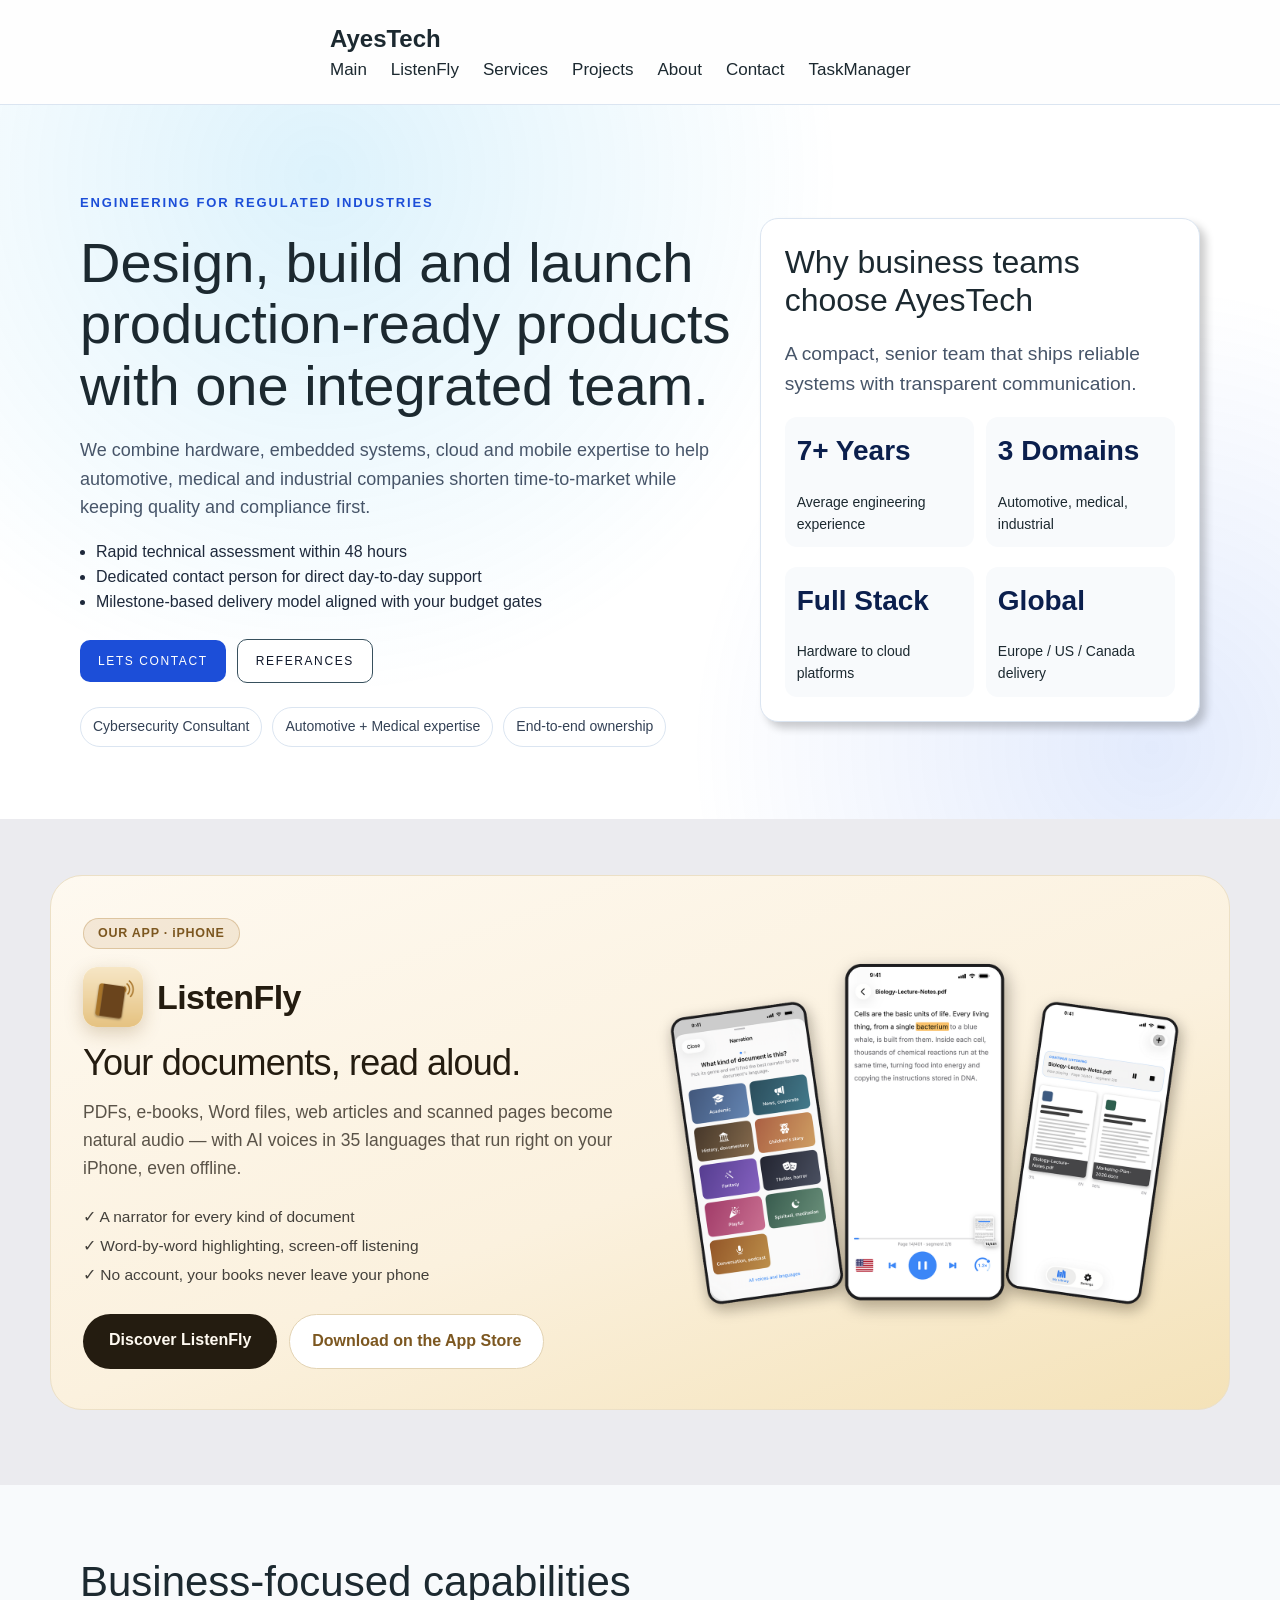
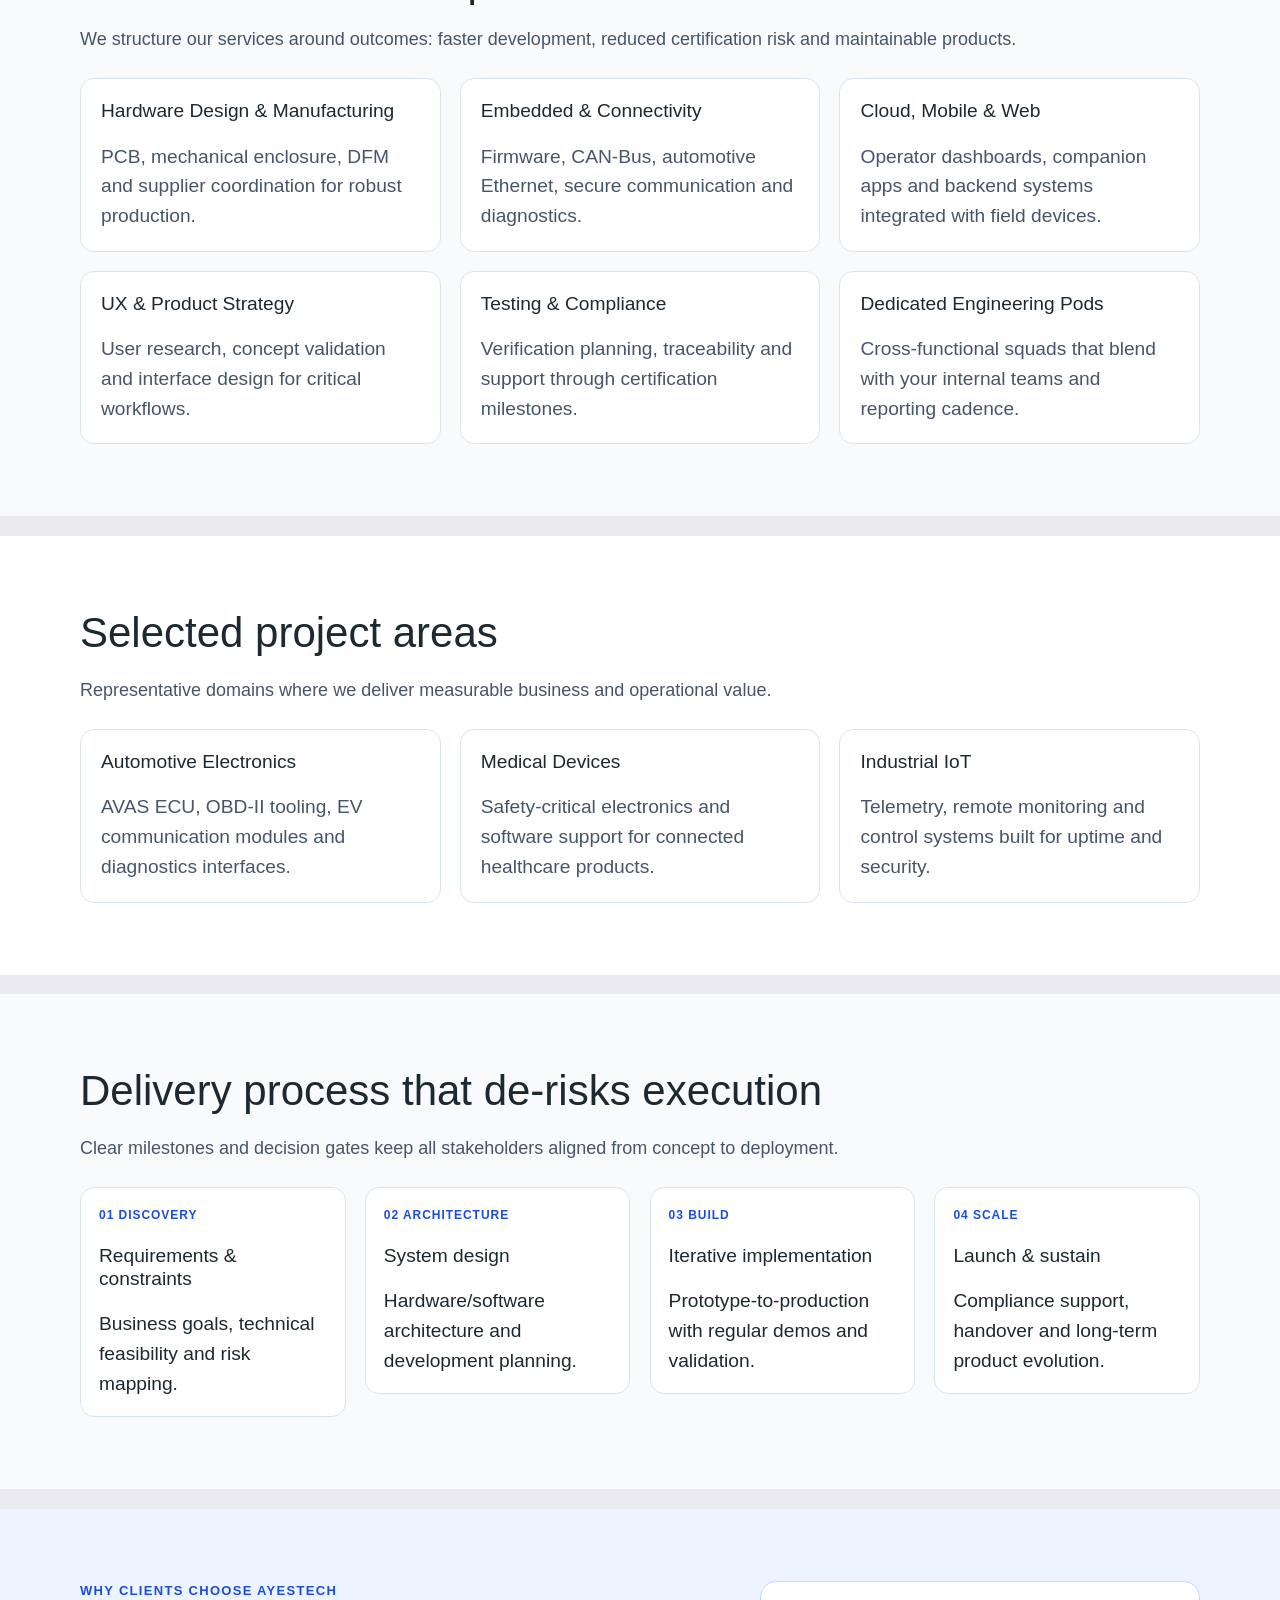
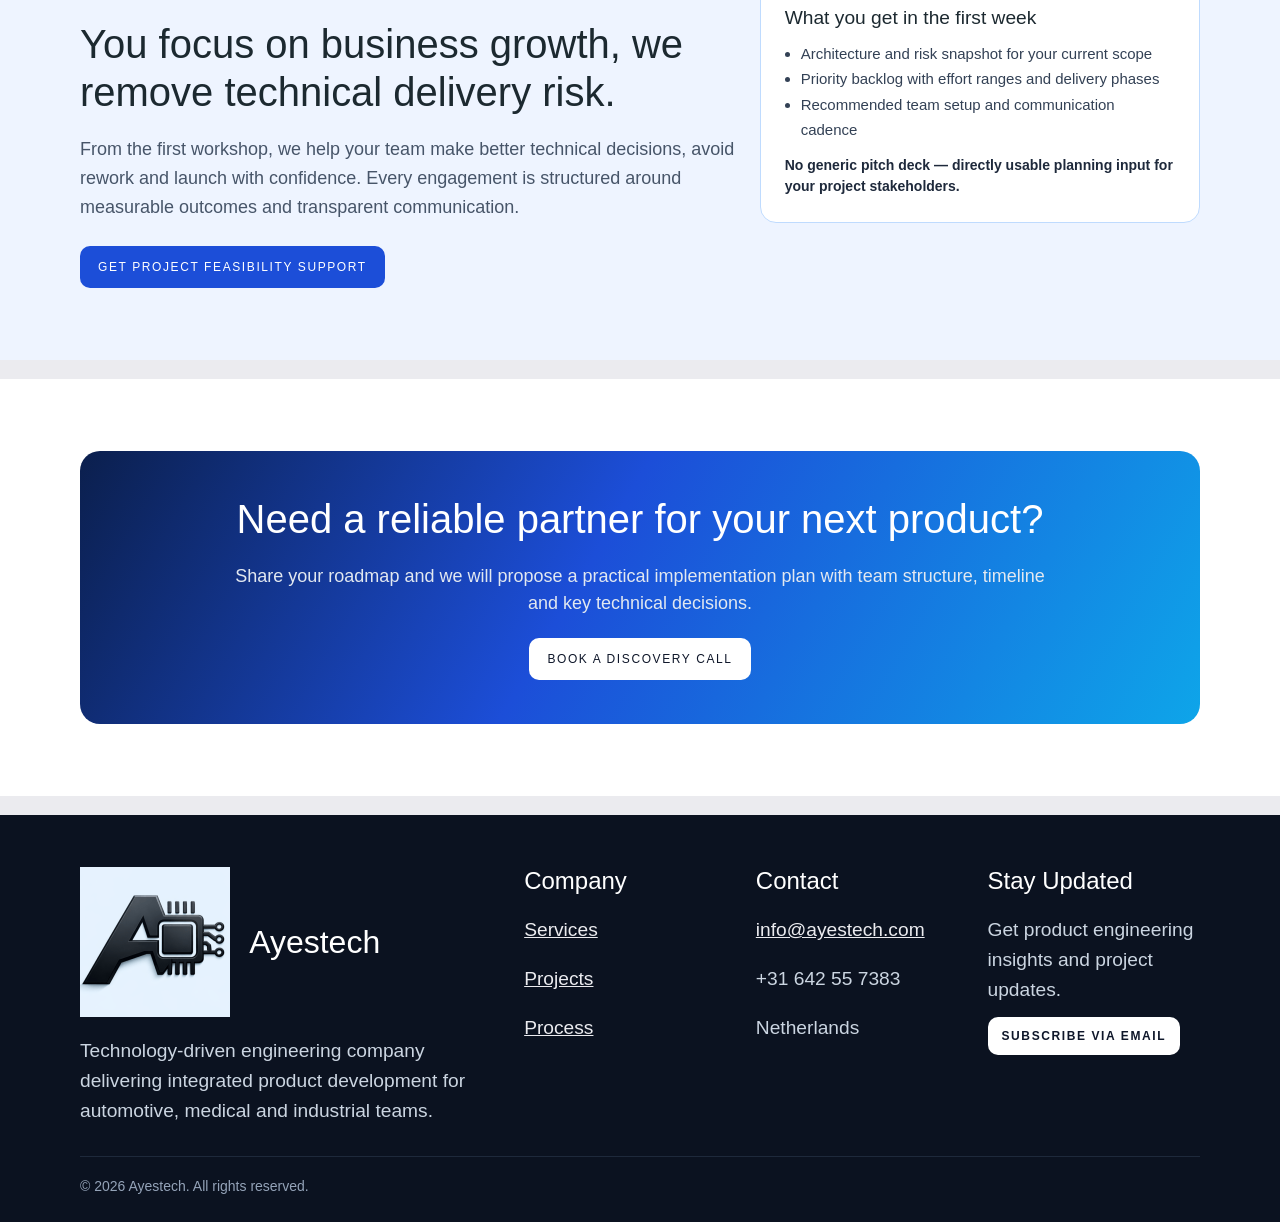
==== index.html @ 8555fc20 "AyesTech sitesi: WordPress.com'dan statik kopya + ads.txt Co-Authored-By: Claude Opus 5.5 <noreply@a" ====
<!DOCTYPE html>
<html lang="en">
<head>
	<meta charset="UTF-8" />
	<meta name="viewport" content="width=device-width, initial-scale=1" />
<meta name='robots' content='max-image-preview:large' />

<!-- Async WordPress.com Remote Login -->

<title>AyesTech</title>
<style id="wp-img-auto-sizes-contain-inline-css">
img:is([sizes=auto i],[sizes^="auto," i]){contain-intrinsic-size:3000px 1500px}
/*# sourceURL=wp-img-auto-sizes-contain-inline-css */
</style>
<style id="wp-block-paragraph-inline-css">
.is-small-text{font-size:.875em}.is-regular-text{font-size:1em}.is-large-text{font-size:2.25em}.is-larger-text{font-size:3em}.has-drop-cap:not(:focus):first-letter{float:left;font-size:8.4em;font-style:normal;font-weight:100;line-height:.68;margin:.05em .1em 0 0;text-transform:uppercase}body.rtl .has-drop-cap:not(:focus):first-letter{float:none;margin-left:.1em}p.has-drop-cap.has-background{overflow:hidden}:root :where(p.has-background){padding:var(--wp--style--block-background-padding,1.25em 2.375em)}:where(p.has-text-color:not(.has-link-color)) a{color:inherit}p.has-text-align-left[style*="writing-mode:vertical-lr"],p.has-text-align-right[style*="writing-mode:vertical-rl"]{rotate:180deg}
/*# sourceURL=/wp-content/plugins/gutenberg-core/v24.3.1/build/styles/block-library/paragraph/style.min.css */
</style>
<style id="wp-block-group-inline-css">
.wp-block-group{box-sizing:border-box}:where(.wp-block-group.wp-block-group-is-layout-constrained){position:relative}
/*# sourceURL=/wp-content/plugins/gutenberg-core/v24.3.1/build/styles/block-library/group/style.min.css */
</style>
<style id="wp-block-navigation-link-inline-css">
.wp-block-navigation .wp-block-navigation-item__label{overflow-wrap:break-word}.wp-block-navigation .wp-block-navigation-item__description{display:none}.link-ui-tools{outline:1px solid #f0f0f0;padding:8px}.link-ui-block-inserter{padding-top:8px}.link-ui-block-inserter__back{margin-left:8px;text-transform:uppercase}

				.is-style-arrow-link .wp-block-navigation-item__label:after {
					content: "\2197";
					padding-inline-start: 0.25rem;
					vertical-align: middle;
					text-decoration: none;
					display: inline-block;
				}
/*# sourceURL=wp-block-navigation-link-inline-css */
</style>
<style id="wp-block-navigation-overlay-close-inline-css">
:where(.wp-block-navigation-overlay-close){border:none;color:inherit;font-family:inherit;font-size:inherit;font-style:inherit;font-weight:inherit;letter-spacing:inherit;line-height:inherit;text-transform:inherit}.wp-block-navigation-overlay-close{align-items:center;background:transparent;cursor:pointer;display:inline-flex;gap:.5em;justify-content:center;padding:0;text-decoration:none}.wp-block-navigation-overlay-close:focus{outline-offset:2px}.wp-block-navigation-overlay-close svg{fill:currentColor;display:block;flex-shrink:0;height:24px;width:24px}.wp-block-navigation-overlay-close .wp-block-navigation-overlay-close__text{align-items:center;display:inline-flex}
/*# sourceURL=/wp-content/plugins/gutenberg-core/v24.3.1/build/styles/block-library/navigation-overlay-close/style.min.css */
</style>
<link crossorigin='anonymous' rel='stylesheet' id='all-css-10-1' href="./assets/8958fa8ccb73.css" type='text/css' media='all' />
<style id="wp-block-heading-inline-css">
h1:where(.wp-block-heading).has-background,h2:where(.wp-block-heading).has-background,h3:where(.wp-block-heading).has-background,h4:where(.wp-block-heading).has-background,h5:where(.wp-block-heading).has-background,h6:where(.wp-block-heading).has-background{padding:var(--wp--style--block-background-padding,1.25em 2.375em)}h1.has-text-align-left[style*=writing-mode]:where([style*=vertical-lr]),h1.has-text-align-right[style*=writing-mode]:where([style*=vertical-rl]),h2.has-text-align-left[style*=writing-mode]:where([style*=vertical-lr]),h2.has-text-align-right[style*=writing-mode]:where([style*=vertical-rl]),h3.has-text-align-left[style*=writing-mode]:where([style*=vertical-lr]),h3.has-text-align-right[style*=writing-mode]:where([style*=vertical-rl]),h4.has-text-align-left[style*=writing-mode]:where([style*=vertical-lr]),h4.has-text-align-right[style*=writing-mode]:where([style*=vertical-rl]),h5.has-text-align-left[style*=writing-mode]:where([style*=vertical-lr]),h5.has-text-align-right[style*=writing-mode]:where([style*=vertical-rl]),h6.has-text-align-left[style*=writing-mode]:where([style*=vertical-lr]),h6.has-text-align-right[style*=writing-mode]:where([style*=vertical-rl]){rotate:180deg}

				.is-style-asterisk:before {
					content: '';
					width: 1.5rem;
					height: 3rem;
					background: var(--wp--preset--color--contrast-2, currentColor);
					clip-path: path('M11.93.684v8.039l5.633-5.633 1.216 1.23-5.66 5.66h8.04v1.737H13.2l5.701 5.701-1.23 1.23-5.742-5.742V21h-1.737v-8.094l-5.77 5.77-1.23-1.217 5.743-5.742H.842V9.98h8.162l-5.701-5.7 1.23-1.231 5.66 5.66V.684h1.737Z');
					display: block;
				}

				/* Hide the asterisk if the heading has no content, to avoid using empty headings to display the asterisk only, which is an A11Y issue */
				.is-style-asterisk:empty:before {
					content: none;
				}

				.is-style-asterisk:-moz-only-whitespace:before {
					content: none;
				}

				.is-style-asterisk.has-text-align-center:before {
					margin: 0 auto;
				}

				.is-style-asterisk.has-text-align-right:before {
					margin-left: auto;
				}

				.rtl .is-style-asterisk.has-text-align-left:before {
					margin-right: auto;
				}
/*# sourceURL=wp-block-heading-inline-css */
</style>
<style id="wp-block-list-inline-css">
ol,ul{box-sizing:border-box}:root :where(.wp-block-list.has-background){padding:var(--wp--style--block-background-padding,1.25em 2.375em)}

				ul.is-style-checkmark-list {
					list-style-type: "\2713";
				}

				ul.is-style-checkmark-list li {
					padding-inline-start: 1ch;
				}
/*# sourceURL=wp-block-list-inline-css */
</style>
<style id="wp-block-button-inline-css">
.wp-block-button__link{align-content:center;box-sizing:border-box;cursor:pointer;display:inline-block;height:100%;overflow-wrap:anywhere;text-align:center;word-break:normal}.wp-block-button__link.aligncenter{text-align:center}.wp-block-button__link.alignright{text-align:right}:where(.wp-block-button__link){border-radius:9999px;box-shadow:none;padding:calc(.667em + 2px) calc(1.333em + 2px);text-decoration:none}.wp-block-button[style*=text-decoration] .wp-block-button__link{text-decoration:inherit}.wp-block-buttons>.wp-block-button.has-custom-width{max-width:none}.wp-block-buttons>.wp-block-button.has-custom-width .wp-block-button__link{width:100%}.wp-block-buttons>.wp-block-button.has-custom-font-size .wp-block-button__link{font-size:inherit}.wp-block-buttons>.wp-block-button[class*=wp-block-button__width]{width:calc(var(--wp--block-button--width)*1% - var(--wp--style--block-gap, .5em)*(1 - var(--wp--block-button--width)/100))}.wp-block-buttons>.wp-block-button.wp-block-button__width-25{width:calc(25% - var(--wp--style--block-gap, .5em)*.75)}.wp-block-buttons>.wp-block-button.wp-block-button__width-50{width:calc(50% - var(--wp--style--block-gap, .5em)*.5)}.wp-block-buttons>.wp-block-button.wp-block-button__width-75{width:calc(75% - var(--wp--style--block-gap, .5em)*.25)}.wp-block-buttons>.wp-block-button.wp-block-button__width-100{flex-basis:100%;width:100%}.wp-block-buttons.is-vertical>.wp-block-button[class*=wp-block-button__width]{width:calc(var(--wp--block-button--width)*1%)}.wp-block-buttons.is-vertical>.wp-block-button.wp-block-button__width-25{width:25%}.wp-block-buttons.is-vertical>.wp-block-button.wp-block-button__width-50{width:50%}.wp-block-buttons.is-vertical>.wp-block-button.wp-block-button__width-75{width:75%}.wp-block-button.is-style-squared,.wp-block-button__link.wp-block-button.is-style-squared{border-radius:0}.wp-block-button.no-border-radius,.wp-block-button__link.no-border-radius{border-radius:0!important}:root :where(.wp-block-button .wp-block-button__link.is-style-outline),:root :where(.wp-block-button.is-style-outline>.wp-block-button__link){border:2px solid;padding:.667em 1.333em}:root :where(.wp-block-button .wp-block-button__link.is-style-outline:not(.has-text-color)),:root :where(.wp-block-button.is-style-outline>.wp-block-button__link:not(.has-text-color)){color:currentColor}:root :where(.wp-block-button .wp-block-button__link.is-style-outline:not(.has-background)),:root :where(.wp-block-button.is-style-outline>.wp-block-button__link:not(.has-background)){background-color:transparent;background-image:none}
/*# sourceURL=/wp-content/plugins/gutenberg-core/v24.3.1/build/styles/block-library/button/style.min.css */
</style>
<style id="twentytwentyfour-button-style-outline-inline-css">
.wp-block-button.is-style-outline
	> .wp-block-button__link:not(.has-text-color, .has-background):hover {
	background-color: var(--wp--preset--color--contrast-2, var(--wp--preset--color--contrast, transparent));
	color: var(--wp--preset--color--base);
	border-color: var(--wp--preset--color--contrast-2, var(--wp--preset--color--contrast, currentColor));
}

/*# sourceURL=https://s2.wp.com/wp-content/themes/pub/twentytwentyfour/assets/css/button-outline.css */
</style>
<style id="wp-block-buttons-inline-css">
.wp-block-buttons{box-sizing:border-box}.wp-block-buttons.is-vertical{flex-direction:column}.wp-block-buttons.is-vertical>.wp-block-button:last-child{margin-bottom:0}.wp-block-buttons>.wp-block-button{display:inline-block;margin:0}.wp-block-buttons.is-content-justification-left{justify-content:flex-start}.wp-block-buttons.is-content-justification-left.is-vertical{align-items:flex-start}.wp-block-buttons.is-content-justification-center{justify-content:center}.wp-block-buttons.is-content-justification-center.is-vertical{align-items:center}.wp-block-buttons.is-content-justification-right{justify-content:flex-end}.wp-block-buttons.is-content-justification-right.is-vertical{align-items:flex-end}.wp-block-buttons.is-content-justification-space-between{justify-content:space-between}.wp-block-buttons.aligncenter{text-align:center}.wp-block-buttons:not(.is-content-justification-space-between,.is-content-justification-right,.is-content-justification-left,.is-content-justification-center) .wp-block-button.aligncenter{margin-left:auto;margin-right:auto;width:100%}.wp-block-buttons[style*=text-decoration] .wp-block-button,.wp-block-buttons[style*=text-decoration] .wp-block-button__link{text-decoration:inherit}.wp-block-buttons.has-custom-font-size .wp-block-button__link{font-size:inherit}.wp-block-buttons .wp-block-button__link{width:100%}.wp-block-button.aligncenter{text-align:center}
/*# sourceURL=/wp-content/plugins/gutenberg-core/v24.3.1/build/styles/block-library/buttons/style.min.css */
</style>
<style id="wp-block-columns-inline-css">
.wp-block-columns{box-sizing:border-box;display:flex;flex-wrap:wrap!important}@media (min-width:782px){.wp-block-columns{flex-wrap:nowrap!important}}.wp-block-columns{align-items:normal!important}.wp-block-columns.are-vertically-aligned-top{align-items:flex-start}.wp-block-columns.are-vertically-aligned-center{align-items:center}.wp-block-columns.are-vertically-aligned-bottom{align-items:flex-end}@media (max-width:781px){.wp-block-columns:not(.is-not-stacked-on-mobile)>.wp-block-column{flex-basis:100%!important}}@media (min-width:782px){.wp-block-columns:not(.is-not-stacked-on-mobile)>.wp-block-column{flex-basis:0;flex-grow:1}.wp-block-columns:not(.is-not-stacked-on-mobile)>.wp-block-column[style*=flex-basis]{flex-grow:0}}.wp-block-columns.is-not-stacked-on-mobile{flex-wrap:nowrap!important}.wp-block-columns.is-not-stacked-on-mobile>.wp-block-column{flex-basis:0;flex-grow:1}.wp-block-columns.is-not-stacked-on-mobile>.wp-block-column[style*=flex-basis]{flex-grow:0}:where(.wp-block-columns){margin-bottom:1.75em}:where(.wp-block-columns.has-background){padding:var(--wp--style--block-background-padding,1.25em 2.375em)}.wp-block-column{flex-grow:1;min-width:0;overflow-wrap:break-word;word-break:normal}.wp-block-column.is-vertically-aligned-top{align-self:flex-start}.wp-block-column.is-vertically-aligned-center{align-self:center}.wp-block-column.is-vertically-aligned-bottom{align-self:flex-end}.wp-block-column.is-vertically-aligned-stretch{align-self:stretch}.wp-block-column.is-vertically-aligned-bottom,.wp-block-column.is-vertically-aligned-center,.wp-block-column.is-vertically-aligned-top{width:100%}
/*# sourceURL=/wp-content/plugins/gutenberg-core/v24.3.1/build/styles/block-library/columns/style.min.css */
</style>
<style id="wp-block-image-inline-css">
.wp-block-image>a,.wp-block-image>figure>a{color:inherit;display:inline-block}.wp-block-image img{box-sizing:border-box;height:auto;max-width:100%;vertical-align:bottom}@media not (prefers-reduced-motion){.wp-block-image img.hide{visibility:hidden}.wp-block-image img.show{animation:show-content-image .4s}}.wp-block-image[style*=border-radius] img,.wp-block-image[style*=border-radius]>a{border-radius:inherit}.wp-block-image.has-custom-border img{box-sizing:border-box}.wp-block-image.aligncenter{text-align:center}.wp-block-image.alignfull>a,.wp-block-image.alignwide>a{width:100%}.wp-block-image.alignfull img,.wp-block-image.alignwide img{height:auto;width:100%}.wp-block-image .aligncenter,.wp-block-image .alignleft,.wp-block-image .alignright,.wp-block-image.aligncenter,.wp-block-image.alignleft,.wp-block-image.alignright{display:table}.wp-block-image .aligncenter>figcaption,.wp-block-image .alignleft>figcaption,.wp-block-image .alignright>figcaption,.wp-block-image.aligncenter>figcaption,.wp-block-image.alignleft>figcaption,.wp-block-image.alignright>figcaption{caption-side:bottom;display:table-caption}.wp-block-image .alignleft{float:left;margin:.5em 1em .5em 0}.wp-block-image .alignright{float:right;margin:.5em 0 .5em 1em}.wp-block-image .aligncenter{margin-left:auto;margin-right:auto}.wp-block-image :where(figcaption){margin-bottom:1em;margin-top:.5em}.wp-block-image.is-style-circle-mask img{border-radius:9999px}@supports (mask-image:none) or (-webkit-mask-image:none){.wp-block-image.is-style-circle-mask img{border-radius:0;mask-image:url("data:image/svg+xml;charset=utf-8,%3Csvg xmlns='http://www.w3.org/2000/svg' viewBox='0 0 100 100'%3E%3Ccircle cx='50' cy='50' r='50'/%3E%3C/svg%3E");mask-mode:alpha;mask-position:center;mask-repeat:no-repeat;mask-size:contain}}:root :where(.wp-block-image.is-style-rounded img,.wp-block-image .is-style-rounded img){border-radius:9999px}.wp-block-image figure{margin:0}.wp-lightbox-container{display:flex;flex-direction:column;position:relative}.wp-lightbox-container img{cursor:zoom-in}.wp-lightbox-container:has(img:hover) button{opacity:1}.wp-lightbox-container button{align-items:center;backdrop-filter:blur(16px) saturate(180%);background-color:rgba(90,90,90,.25);border:none;border-radius:4px;cursor:zoom-in;display:flex;height:20px;justify-content:center;opacity:0;padding:0;position:absolute;right:16px;text-align:center;top:16px;width:20px;z-index:100}@media not (prefers-reduced-motion){.wp-lightbox-container button{transition:opacity .2s ease}}.wp-lightbox-container button:focus-visible{outline:3px auto rgba(90,90,90,.25);outline:3px auto -webkit-focus-ring-color;outline-offset:3px}.wp-lightbox-container button:hover{cursor:pointer;opacity:1}.wp-lightbox-container button:focus{opacity:1}.wp-lightbox-container button:focus,.wp-lightbox-container button:hover,.wp-lightbox-container button:not(:hover):not(:active):not(.has-background){background-color:rgba(90,90,90,.25);border:none}.wp-lightbox-overlay{box-sizing:border-box;cursor:zoom-out;height:100vh;left:0;overflow:hidden;position:fixed;top:0;visibility:hidden;width:100%;z-index:100000}.wp-lightbox-overlay .wp-lightbox-close-button{align-items:center;cursor:pointer;display:flex;font-family:inherit;gap:8px;justify-content:center;line-height:1;min-height:40px;min-width:40px;padding:0 4px;position:absolute;right:calc(env(safe-area-inset-right) + 16px);top:calc(env(safe-area-inset-top) + 16px);z-index:5000000}.wp-lightbox-overlay .wp-lightbox-close-button:focus,.wp-lightbox-overlay .wp-lightbox-close-button:hover,.wp-lightbox-overlay .wp-lightbox-close-button:not(:hover):not(:active):not(.has-background){background:none;border:none}.wp-lightbox-overlay .wp-lightbox-close-button:has(.wp-lightbox-close-text:not([hidden])) .wp-lightbox-close-icon svg{height:1em;width:1em}.wp-lightbox-overlay .wp-lightbox-close-icon svg{display:block}.wp-lightbox-overlay .wp-lightbox-navigation-button-next,.wp-lightbox-overlay .wp-lightbox-navigation-button-prev{align-items:center;bottom:16px;cursor:pointer;display:flex;font-family:inherit;gap:4px;justify-content:center;line-height:1;min-height:40px;min-width:40px;padding:0 8px;position:absolute;z-index:2000002}.wp-lightbox-overlay .wp-lightbox-navigation-button-next[hidden],.wp-lightbox-overlay .wp-lightbox-navigation-button-prev[hidden]{display:none}@media (min-width:960px){.wp-lightbox-overlay .wp-lightbox-navigation-button-next,.wp-lightbox-overlay .wp-lightbox-navigation-button-prev{bottom:50%;transform:translateY(-50%)}}.wp-lightbox-overlay .wp-lightbox-navigation-button-next:focus,.wp-lightbox-overlay .wp-lightbox-navigation-button-next:hover,.wp-lightbox-overlay .wp-lightbox-navigation-button-next:not(:hover):not(:active):not(.has-background),.wp-lightbox-overlay .wp-lightbox-navigation-button-prev:focus,.wp-lightbox-overlay .wp-lightbox-navigation-button-prev:hover,.wp-lightbox-overlay .wp-lightbox-navigation-button-prev:not(:hover):not(:active):not(.has-background){background:none;border:none;padding:0 8px}.wp-lightbox-overlay .wp-lightbox-navigation-button-next:has(.wp-lightbox-navigation-text:not([hidden])) .wp-lightbox-navigation-icon svg,.wp-lightbox-overlay .wp-lightbox-navigation-button-prev:has(.wp-lightbox-navigation-text:not([hidden])) .wp-lightbox-navigation-icon svg{display:block;height:1.5em;width:1.5em}.wp-lightbox-overlay .wp-lightbox-navigation-button-prev{left:calc(env(safe-area-inset-left) + 16px)}.wp-lightbox-overlay .wp-lightbox-navigation-button-next{right:calc(env(safe-area-inset-right) + 16px)}.wp-lightbox-overlay .wp-lightbox-navigation-icon svg{vertical-align:middle}.wp-lightbox-overlay .lightbox-image-container{cursor:default;height:var(--wp--lightbox-container-height);left:50%;overflow:hidden;position:absolute;top:50%;transform:translate(calc(-50% + var(--wp--lightbox-drag-offset, 0px)),-50%);transform-origin:top left;width:var(--wp--lightbox-container-width);z-index:2000001}.wp-lightbox-overlay .wp-block-image{align-items:center;box-sizing:border-box;display:flex;height:100%;justify-content:center;margin:0;position:relative;transform-origin:0 0;width:100%;z-index:3000000}.wp-lightbox-overlay .wp-block-image img{height:var(--wp--lightbox-image-height);min-height:var(--wp--lightbox-image-height);min-width:var(--wp--lightbox-image-width);width:var(--wp--lightbox-image-width)}.wp-lightbox-overlay .wp-block-image figcaption{display:none}.wp-lightbox-overlay .lightbox-thumbnail-container{--wp--lightbox-image-width:var(--wp--lightbox-thumbnail-width);--wp--lightbox-image-height:var(--wp--lightbox-thumbnail-height)}.wp-lightbox-overlay button{background:none;border:none}.wp-lightbox-overlay .scrim{background-color:#fff;height:100%;opacity:.9;position:absolute;width:100%;z-index:2000000}.wp-lightbox-overlay.active{visibility:visible}@media not (prefers-reduced-motion){.wp-lightbox-overlay.active{animation:turn-on-visibility .25s both}.wp-lightbox-overlay.active img{animation:turn-on-visibility .35s both}.wp-lightbox-overlay.show-closing-animation:not(.active){animation:turn-off-visibility .35s both}.wp-lightbox-overlay.show-closing-animation:not(.active) img{animation:turn-off-visibility .25s both}.wp-lightbox-overlay.zoom.active{animation:none;opacity:1;visibility:visible}.wp-lightbox-overlay.zoom.active .lightbox-image-container{animation:lightbox-zoom-in .4s}.wp-lightbox-overlay.zoom.active .lightbox-image-container img{animation:none}.wp-lightbox-overlay.zoom.active .scrim{animation:turn-on-visibility .4s forwards}.wp-lightbox-overlay.zoom.show-closing-animation:not(.active){animation:none}.wp-lightbox-overlay.zoom.show-closing-animation:not(.active) .lightbox-image-container{animation:lightbox-zoom-out .4s}.wp-lightbox-overlay.zoom.show-closing-animation:not(.active) .lightbox-image-container img{animation:none}.wp-lightbox-overlay.zoom.show-closing-animation:not(.active) .scrim{animation:turn-off-visibility .4s forwards}}@keyframes show-content-image{0%{visibility:hidden}99%{visibility:hidden}to{visibility:visible}}@keyframes turn-on-visibility{0%{opacity:0}to{opacity:1}}@keyframes turn-off-visibility{0%{opacity:1;visibility:visible}99%{opacity:0;visibility:visible}to{opacity:0;visibility:hidden}}@keyframes lightbox-zoom-in{0%{clip-path:var(--wp--lightbox-initial-clip);transform:translate(calc((-100vw + var(--wp--lightbox-scrollbar-width))/2 + var(--wp--lightbox-initial-left-position)),calc(-50vh + var(--wp--lightbox-initial-top-position))) scale(var(--wp--lightbox-scale))}to{clip-path:inset(0);transform:translate(-50%,-50%) scale(1)}}@keyframes lightbox-zoom-out{0%{clip-path:inset(0);transform:translate(-50%,-50%) scale(1);visibility:visible}99%{visibility:visible}to{clip-path:var(--wp--lightbox-initial-clip);transform:translate(calc((-100vw + var(--wp--lightbox-scrollbar-width))/2 + var(--wp--lightbox-initial-left-position)),calc(-50vh + var(--wp--lightbox-initial-top-position))) scale(var(--wp--lightbox-scale));visibility:hidden}}
/*# sourceURL=/wp-content/plugins/gutenberg-core/v24.3.1/build/styles/block-library/image/style.min.css */
</style>
<style id="wp-block-separator-inline-css">
@charset "UTF-8";.wp-block-separator{border:none;border-top:2px solid}:root :where(.wp-block-separator.is-style-dots){height:auto;line-height:1;text-align:center}:root :where(.wp-block-separator.is-style-dots):before{color:currentColor;content:"···";font-family:serif;font-size:1.5em;letter-spacing:2em;padding-left:2em}.wp-block-separator.is-style-dots{background:none!important;border:none!important}
/*# sourceURL=/wp-content/plugins/gutenberg-core/v24.3.1/build/styles/block-library/separator/style.min.css */
</style>
<style id="wp-emoji-styles-inline-css">

	img.wp-smiley, img.emoji {
		display: inline !important;
		border: none !important;
		box-shadow: none !important;
		height: 1em !important;
		width: 1em !important;
		margin: 0 0.07em !important;
		vertical-align: -0.1em !important;
		background: none !important;
		padding: 0 !important;
	}
/*# sourceURL=wp-emoji-styles-inline-css */
</style>
<style id="wp-block-library-inline-css">
:root{--wp-block-synced-color:#7a00df;--wp-block-synced-color--rgb:122,0,223;--wp-bound-block-color:var(--wp-block-synced-color);--wp-editor-canvas-background:#ddd;--wp-admin-theme-color:#3858e9;--wp-admin-theme-color--rgb:56,88,233;--wp-admin-theme-color-darker-10:#2145e6;--wp-admin-theme-color-darker-10--rgb:33.0384615385,68.7307692308,230.4615384615;--wp-admin-theme-color-darker-20:#183ad6;--wp-admin-theme-color-darker-20--rgb:23.6923076923,58.1538461538,214.3076923077;--wp-admin-border-width-focus:2px}@media (min-resolution:192dpi){:root{--wp-admin-border-width-focus:1.5px}}body.admin-color-fresh{--wp-admin-theme-color:#007cba;--wp-admin-theme-color--rgb:0,124,186;--wp-admin-theme-color-darker-10:#006ba1;--wp-admin-theme-color-darker-10--rgb:0,107,160.5;--wp-admin-theme-color-darker-20:#005a87;--wp-admin-theme-color-darker-20--rgb:0,90,135;--wp-admin-border-width-focus:2px}@media (min-resolution:192dpi){body.admin-color-fresh{--wp-admin-border-width-focus:1.5px}}.wp-element-button{cursor:pointer}:root .has-very-light-gray-background-color{background-color:#eee}:root .has-very-dark-gray-background-color{background-color:#313131}:root .has-very-light-gray-color{color:#eee}:root .has-very-dark-gray-color{color:#313131}:root .has-vivid-green-cyan-to-vivid-cyan-blue-gradient-background{background:linear-gradient(135deg,#00d084,#0693e3)}:root .has-purple-crush-gradient-background{background:linear-gradient(135deg,#34e2e4,#4721fb 50%,#ab1dfe)}:root .has-hazy-dawn-gradient-background{background:linear-gradient(135deg,#faaca8,#dad0ec)}:root .has-subdued-olive-gradient-background{background:linear-gradient(135deg,#fafae1,#67a671)}:root .has-atomic-cream-gradient-background{background:linear-gradient(135deg,#fdd79a,#004a59)}:root .has-nightshade-gradient-background{background:linear-gradient(135deg,#330968,#31cdcf)}:root .has-midnight-gradient-background{background:linear-gradient(135deg,#020381,#2874fc)}:root{--wp--preset--font-size--normal:16px;--wp--preset--font-size--huge:42px}.has-regular-font-size{font-size:1em}.has-larger-font-size{font-size:2.625em}.has-normal-font-size{font-size:var(--wp--preset--font-size--normal)}.has-huge-font-size{font-size:var(--wp--preset--font-size--huge)}:root .has-text-align-center{text-align:center}:root .has-text-align-left{text-align:left}:root .has-text-align-right{text-align:right}:root .has-inline-color,:root .has-link-color a,:root .has-text-color{-webkit-text-fill-color:currentColor}.has-fit-text{white-space:nowrap!important}#end-resizable-editor-section{display:none}.aligncenter{clear:both}.items-justified-left{justify-content:flex-start}.items-justified-center{justify-content:center}.items-justified-right{justify-content:flex-end}.items-justified-space-between{justify-content:space-between}.screen-reader-text{border:0;clip-path:inset(50%);height:1px;margin:-1px;overflow:hidden;overflow-wrap:normal!important;padding:0;position:absolute;width:1px;word-break:normal!important}.screen-reader-text:focus{background-color:#ddd;clip-path:none;color:#444;display:block;font-size:1em;height:auto;left:5px;line-height:normal;padding:15px 23px 14px;text-decoration:none;top:5px;width:auto;z-index:100000}html :where(.has-border-color){border-style:solid}html :where([style^=border-color],[style*=";border-color"],[style*="; border-color"]){border-style:solid}html :where([style^=border-top-color],[style*=";border-top-color"],[style*="; border-top-color"]){border-top-style:solid}html :where([style^=border-right-color],[style*=";border-right-color"],[style*="; border-right-color"]){border-right-style:solid}html :where([style^=border-bottom-color],[style*=";border-bottom-color"],[style*="; border-bottom-color"]){border-bottom-style:solid}html :where([style^=border-left-color],[style*=";border-left-color"],[style*="; border-left-color"]){border-left-style:solid}html :where([style^=border-width],[style*=";border-width"],[style*="; border-width"]){border-style:solid}html :where([style^=border-top-width],[style*=";border-top-width"],[style*="; border-top-width"]){border-top-style:solid}html :where([style^=border-right-width],[style*=";border-right-width"],[style*="; border-right-width"]){border-right-style:solid}html :where([style^=border-bottom-width],[style*=";border-bottom-width"],[style*="; border-bottom-width"]){border-bottom-style:solid}html :where([style^=border-left-width],[style*=";border-left-width"],[style*="; border-left-width"]){border-left-style:solid}html :where(img[class*=wp-image-]){height:auto;max-width:100%}:where(figure){margin:0 0 1em}html :where(.is-position-sticky){--wp-admin--admin-bar--position-offset:var(--wp-admin--admin-bar--height,0px)}@media screen and (max-width:600px){html :where(.is-position-sticky){--wp-admin--admin-bar--position-offset:0px}}@supports (not (-webkit-backdrop-filter:blur(1px))) and (not (-moz-appearance:none)){mtd[columnalign=right]{text-align:-webkit-right}mtd[columnalign=left]{text-align:-webkit-left}menclose[notation~=top]{border-top:.065em solid;padding-top:.1em}menclose[notation~=bottom]{border-bottom:.065em solid;padding-bottom:.1em}}
.has-text-align-justify {
	text-align:justify;
}
.has-text-align-justify{text-align:justify;}
/*# sourceURL=wp-block-library-inline-css */
</style>
<style id="wp-block-template-skip-link-inline-css">
/*! This file is auto-generated */
.skip-link.screen-reader-text{border:0;clip-path:inset(50%);height:1px;margin:-1px;overflow:hidden;padding:0;position:absolute!important;width:1px;word-wrap:normal!important;word-break:normal!important}.skip-link.screen-reader-text:focus{background-color:#eee;clip-path:none;color:#444;display:block;font-size:1em;height:auto;left:5px;line-height:normal;padding:15px 23px 14px;text-decoration:none;top:5px;width:auto;z-index:100000}
/*# sourceURL=/wp-includes/css/wp-block-template-skip-link.min.css */
</style>
<link crossorigin='anonymous' rel='stylesheet' id='all-css-38-1' href="./assets/7afa53f4f4c4.css" type='text/css' media='all' />
<style id="global-styles-inline-css">
:root{--wp--preset--aspect-ratio--square: 1;--wp--preset--aspect-ratio--4-3: 4/3;--wp--preset--aspect-ratio--3-4: 3/4;--wp--preset--aspect-ratio--3-2: 3/2;--wp--preset--aspect-ratio--2-3: 2/3;--wp--preset--aspect-ratio--16-9: 16/9;--wp--preset--aspect-ratio--9-16: 9/16;--wp--preset--color--black: #000000;--wp--preset--color--cyan-bluish-gray: #abb8c3;--wp--preset--color--white: #ffffff;--wp--preset--color--pale-pink: #f78da7;--wp--preset--color--vivid-red: #cf2e2e;--wp--preset--color--luminous-vivid-orange: #ff6900;--wp--preset--color--luminous-vivid-amber: #fcb900;--wp--preset--color--light-green-cyan: #7bdcb5;--wp--preset--color--vivid-green-cyan: #00d084;--wp--preset--color--pale-cyan-blue: #8ed1fc;--wp--preset--color--vivid-cyan-blue: #0693e3;--wp--preset--color--vivid-purple: #9b51e0;--wp--preset--color--base: #EBEBEF;--wp--preset--color--base-2: #DCE0E6;--wp--preset--color--contrast: #1C2930;--wp--preset--color--contrast-2: #37505d;--wp--preset--color--contrast-3: #96A5B2;--wp--preset--gradient--vivid-cyan-blue-to-vivid-purple: linear-gradient(135deg,rgb(6,147,227) 0%,rgb(155,81,224) 100%);--wp--preset--gradient--light-green-cyan-to-vivid-green-cyan: linear-gradient(135deg,rgb(122,220,180) 0%,rgb(0,208,130) 100%);--wp--preset--gradient--luminous-vivid-amber-to-luminous-vivid-orange: linear-gradient(135deg,rgb(252,185,0) 0%,rgb(255,105,0) 100%);--wp--preset--gradient--luminous-vivid-orange-to-vivid-red: linear-gradient(135deg,rgb(255,105,0) 0%,rgb(207,46,46) 100%);--wp--preset--gradient--very-light-gray-to-cyan-bluish-gray: linear-gradient(135deg,rgb(238,238,238) 0%,rgb(169,184,195) 100%);--wp--preset--gradient--cool-to-warm-spectrum: linear-gradient(135deg,rgb(74,234,220) 0%,rgb(151,120,209) 20%,rgb(207,42,186) 40%,rgb(238,44,130) 60%,rgb(251,105,98) 80%,rgb(254,248,76) 100%);--wp--preset--gradient--blush-light-purple: linear-gradient(135deg,rgb(255,206,236) 0%,rgb(152,150,240) 100%);--wp--preset--gradient--blush-bordeaux: linear-gradient(135deg,rgb(254,205,165) 0%,rgb(254,45,45) 50%,rgb(107,0,62) 100%);--wp--preset--gradient--luminous-dusk: linear-gradient(135deg,rgb(255,203,112) 0%,rgb(199,81,192) 50%,rgb(65,88,208) 100%);--wp--preset--gradient--pale-ocean: linear-gradient(135deg,rgb(255,245,203) 0%,rgb(182,227,212) 50%,rgb(51,167,181) 100%);--wp--preset--gradient--electric-grass: linear-gradient(135deg,rgb(202,248,128) 0%,rgb(113,206,126) 100%);--wp--preset--gradient--midnight: linear-gradient(135deg,rgb(2,3,129) 0%,rgb(40,116,252) 100%);--wp--preset--gradient--gradient-1: linear-gradient(to bottom, #cbd9e1 0%, #EBEBEF 100%);--wp--preset--gradient--gradient-2: linear-gradient(to bottom, #466577 0%, #EBEBEF 100%);--wp--preset--gradient--gradient-3: linear-gradient(to bottom, #37505d 0%, #EBEBEF 100%);--wp--preset--gradient--gradient-4: linear-gradient(to bottom, #1C2930 0%, #EBEBEF 100%);--wp--preset--gradient--gradient-5: linear-gradient(to bottom, #37505d 0%, #466577 100%);--wp--preset--gradient--gradient-6: linear-gradient(to bottom, #1C2930 0%, #37505d 100%);--wp--preset--gradient--gradient-7: linear-gradient(to bottom, #EBEBEF 50%, #cbd9e1 50%);--wp--preset--gradient--gradient-8: linear-gradient(to bottom, #466577 50%, #EBEBEF 50%);--wp--preset--gradient--gradient-9: linear-gradient(to bottom, #37505d 50%, #EBEBEF 50%);--wp--preset--gradient--gradient-10: linear-gradient(to bottom, #1C2930 50%, #EBEBEF 50%);--wp--preset--gradient--gradient-11: linear-gradient(to bottom, #37505d 50%, #466577 50%);--wp--preset--gradient--gradient-12: linear-gradient(to bottom, #1C2930 50%, #37505d 50%);--wp--preset--font-size--small: 1rem;--wp--preset--font-size--medium: 1.2rem;--wp--preset--font-size--large: clamp(1.5rem, 1.5rem + ((1vw - 0.2rem) * 0.833), 2rem);--wp--preset--font-size--x-large: clamp(2rem, 2rem + ((1vw - 0.2rem) * 1.083), 2.65rem);--wp--preset--font-size--xx-large: clamp(2.65rem, 2.65rem + ((1vw - 0.2rem) * 1.417), 3.5rem);--wp--preset--font-family--albert-sans: 'Albert Sans', sans-serif;--wp--preset--font-family--alegreya: Alegreya, serif;--wp--preset--font-family--arvo: Arvo, serif;--wp--preset--font-family--bodoni-moda: 'Bodoni Moda', serif;--wp--preset--font-family--bricolage-grotesque: 'Bricolage Grotesque', sans-serif;--wp--preset--font-family--cabin: Cabin, sans-serif;--wp--preset--font-family--chivo: Chivo, sans-serif;--wp--preset--font-family--commissioner: Commissioner, sans-serif;--wp--preset--font-family--cormorant: Cormorant, serif;--wp--preset--font-family--courier-prime: 'Courier Prime', monospace;--wp--preset--font-family--crimson-pro: 'Crimson Pro', serif;--wp--preset--font-family--dm-mono: 'DM Mono', monospace;--wp--preset--font-family--dm-sans: 'DM Sans', sans-serif;--wp--preset--font-family--dm-serif-display: 'DM Serif Display', serif;--wp--preset--font-family--domine: Domine, serif;--wp--preset--font-family--eb-garamond: 'EB Garamond', serif;--wp--preset--font-family--epilogue: Epilogue, sans-serif;--wp--preset--font-family--fahkwang: Fahkwang, sans-serif;--wp--preset--font-family--figtree: Figtree, sans-serif;--wp--preset--font-family--fira-sans: 'Fira Sans', sans-serif;--wp--preset--font-family--fjalla-one: 'Fjalla One', sans-serif;--wp--preset--font-family--fraunces: Fraunces, serif;--wp--preset--font-family--gabarito: Gabarito, system-ui;--wp--preset--font-family--ibm-plex-mono: 'IBM Plex Mono', monospace;--wp--preset--font-family--ibm-plex-sans: 'IBM Plex Sans', sans-serif;--wp--preset--font-family--ibarra-real-nova: 'Ibarra Real Nova', serif;--wp--preset--font-family--instrument-serif: 'Instrument Serif', serif;--wp--preset--font-family--inter: Inter, sans-serif;--wp--preset--font-family--josefin-sans: 'Josefin Sans', sans-serif;--wp--preset--font-family--jost: Jost, sans-serif;--wp--preset--font-family--libre-baskerville: 'Libre Baskerville', serif;--wp--preset--font-family--libre-franklin: 'Libre Franklin', sans-serif;--wp--preset--font-family--literata: Literata, serif;--wp--preset--font-family--lora: Lora, serif;--wp--preset--font-family--merriweather: Merriweather, serif;--wp--preset--font-family--montserrat: Montserrat, sans-serif;--wp--preset--font-family--newsreader: Newsreader, serif;--wp--preset--font-family--noto-sans-mono: 'Noto Sans Mono', sans-serif;--wp--preset--font-family--nunito: Nunito, sans-serif;--wp--preset--font-family--open-sans: 'Open Sans', sans-serif;--wp--preset--font-family--overpass: Overpass, sans-serif;--wp--preset--font-family--pt-serif: 'PT Serif', serif;--wp--preset--font-family--petrona: Petrona, serif;--wp--preset--font-family--piazzolla: Piazzolla, serif;--wp--preset--font-family--playfair-display: 'Playfair Display', serif;--wp--preset--font-family--plus-jakarta-sans: 'Plus Jakarta Sans', sans-serif;--wp--preset--font-family--poppins: Poppins, sans-serif;--wp--preset--font-family--raleway: Raleway, sans-serif;--wp--preset--font-family--roboto: Roboto, sans-serif;--wp--preset--font-family--roboto-slab: 'Roboto Slab', serif;--wp--preset--font-family--rubik: Rubik, sans-serif;--wp--preset--font-family--rufina: Rufina, serif;--wp--preset--font-family--sora: Sora, sans-serif;--wp--preset--font-family--source-sans-3: 'Source Sans 3', sans-serif;--wp--preset--font-family--source-serif-4: 'Source Serif 4', serif;--wp--preset--font-family--space-mono: 'Space Mono', monospace;--wp--preset--font-family--syne: Syne, sans-serif;--wp--preset--font-family--texturina: Texturina, serif;--wp--preset--font-family--urbanist: Urbanist, sans-serif;--wp--preset--font-family--work-sans: 'Work Sans', sans-serif;--wp--preset--font-family--heading: "Inter", sans-serif;--wp--preset--font-family--body: "Jost", sans-serif;--wp--preset--font-family--system-sans-serif: -apple-system, BlinkMacSystemFont, avenir next, avenir, segoe ui, helvetica neue, helvetica, Cantarell, Ubuntu, roboto, noto, arial, sans-serif;--wp--preset--font-family--system-serif: Iowan Old Style, Apple Garamond, Baskerville, Times New Roman, Droid Serif, Times, Source Serif Pro, serif, Apple Color Emoji, Segoe UI Emoji, Segoe UI Symbol;--wp--preset--text-shadow--light: 0.05em 0.05em 0.1em rgba(0, 0, 0, 0.3);--wp--preset--text-shadow--strong: 0.1em 0.1em 0.25em rgba(0, 0, 0, 0.5);--wp--preset--spacing--20: min(1.5rem, 2vw);--wp--preset--spacing--30: min(2.5rem, 3vw);--wp--preset--spacing--40: min(4rem, 5vw);--wp--preset--spacing--50: min(6.5rem, 8vw);--wp--preset--spacing--60: min(10.5rem, 13vw);--wp--preset--spacing--70: 3.38rem;--wp--preset--spacing--80: 5.06rem;--wp--preset--spacing--10: 1rem;--wp--preset--shadow--natural: 6px 6px 9px rgba(0, 0, 0, 0.2);--wp--preset--shadow--deep: 12px 12px 50px rgba(0, 0, 0, 0.4);--wp--preset--shadow--sharp: 6px 6px 0px rgba(0, 0, 0, 0.2);--wp--preset--shadow--outlined: 6px 6px 0px -3px rgb(255, 255, 255), 6px 6px rgb(0, 0, 0);--wp--preset--shadow--crisp: 6px 6px 0px rgb(0, 0, 0);}.wp-block-button{--wp--preset--dimension--25: 25%;--wp--preset--dimension--50: 50%;--wp--preset--dimension--75: 75%;--wp--preset--dimension--100: 100%;}:root { --wp--style--global--content-size: 620px;--wp--style--global--wide-size: 1280px; }:where(body) { margin: 0; }.wp-site-blocks { padding-top: var(--wp--style--root--padding-top); padding-bottom: var(--wp--style--root--padding-bottom); }.has-global-padding { padding-right: var(--wp--style--root--padding-right); padding-left: var(--wp--style--root--padding-left); }.has-global-padding > .alignfull { margin-right: calc(var(--wp--style--root--padding-right) * -1); margin-left: calc(var(--wp--style--root--padding-left) * -1); }.has-global-padding :where(:not(.alignfull.is-layout-flow) > .has-global-padding:not(.wp-block-block, .alignfull)) { padding-right: 0; padding-left: 0; }.has-global-padding :where(:not(.alignfull.is-layout-flow) > .has-global-padding:not(.wp-block-block, .alignfull)) > .alignfull { margin-left: 0; margin-right: 0; }.wp-site-blocks > .alignleft { float: left; margin-right: 2em; }.wp-site-blocks > .alignright { float: right; margin-left: 2em; }.wp-site-blocks > .aligncenter { justify-content: center; margin-left: auto; margin-right: auto; }:where(.wp-site-blocks) > * { margin-block-start: 1.2rem; margin-block-end: 0; }:where(.wp-site-blocks) > :first-child { margin-block-start: 0; }:where(.wp-site-blocks) > :last-child { margin-block-end: 0; }:root { --wp--style--block-gap: 1.2rem; }:root :where(.is-layout-flow) > :first-child{margin-block-start: 0;}:root :where(.is-layout-flow) > :last-child{margin-block-end: 0;}:root :where(.is-layout-flow) > *{margin-block-start: 1.2rem;margin-block-end: 0;}:root :where(.is-layout-constrained) > :first-child{margin-block-start: 0;}:root :where(.is-layout-constrained) > :last-child{margin-block-end: 0;}:root :where(.is-layout-constrained) > *{margin-block-start: 1.2rem;margin-block-end: 0;}:root :where(.is-layout-flex){gap: 1.2rem;}:root :where(.is-layout-grid){gap: 1.2rem;}.is-layout-flow > .alignleft{float: left;margin-left: 0;margin-right: 2em;}.is-layout-flow > .alignright{float: right;margin-left: 2em;margin-right: 0;}.is-layout-flow > .aligncenter{margin-left: auto !important;margin-right: auto !important;}.is-layout-constrained > .alignleft{float: left;margin-left: 0;margin-right: 2em;}.is-layout-constrained > .alignright{float: right;margin-left: 2em;margin-right: 0;}.is-layout-constrained > .aligncenter{margin-left: auto !important;margin-right: auto !important;}.is-layout-constrained > :where(:not(.alignleft):not(.alignright):not(.alignfull)){max-width: var(--wp--style--global--content-size);margin-left: auto !important;margin-right: auto !important;}.is-layout-constrained > .alignwide{max-width: var(--wp--style--global--wide-size);}body .is-layout-flex{display: flex;}.is-layout-flex{flex-wrap: wrap;align-items: center;}.is-layout-flex > :is(*, div){margin: 0;}body .is-layout-grid{display: grid;}.is-layout-grid > :is(*, div){margin: 0;}body{background-color: var(--wp--preset--color--base);color: var(--wp--preset--color--contrast);font-family: var(--wp--preset--font-family--body);font-size: var(--wp--preset--font-size--medium);font-style: normal;font-weight: 400;line-height: 1.55;--wp--style--root--padding-top: 0px;--wp--style--root--padding-right: var(--wp--preset--spacing--50);--wp--style--root--padding-bottom: 0px;--wp--style--root--padding-left: var(--wp--preset--spacing--50);}a:where(:not(.wp-element-button)){color: var(--wp--preset--color--contrast);}:root :where(a:where(:not(.wp-element-button)):hover){text-decoration: none;}h1, h2, h3, h4, h5, h6{color: var(--wp--preset--color--contrast);font-family: var(--wp--preset--font-family--heading);font-weight: normal;letter-spacing: 0;line-height: 1.2;}h1{font-size: var(--wp--preset--font-size--xx-large);line-height: 1.15;}h2{font-size: var(--wp--preset--font-size--x-large);}h3{font-size: var(--wp--preset--font-size--large);}h4{font-size: clamp(1.1rem, 1.1rem + ((1vw - 0.2rem) * 0.767), 1.5rem);}h5{font-size: var(--wp--preset--font-size--medium);}h6{font-size: var(--wp--preset--font-size--small);}:root :where(.wp-element-button, .wp-block-button__link){background-color: var(--wp--preset--color--contrast-2);border-radius: 4px;border-color: var(--wp--preset--color--contrast-2);border-width: 0;color: var(--wp--preset--color--white);font-family: var(--wp--preset--font-family--heading);font-size: 0.75rem;font-style: normal;font-weight: 500;letter-spacing: 0.1rem;line-height: inherit;padding-top: 1rem;padding-right: 2.2rem;padding-bottom: 1rem;padding-left: 2.2rem;text-decoration: none;text-transform: uppercase;}:root :where(.wp-element-button:hover, .wp-block-button__link:hover){background-color: var(--wp--preset--color--contrast);border-color: var(--wp--preset--color--contrast);color: var(--wp--preset--color--base);}:root :where(.wp-element-button:focus, .wp-block-button__link:focus){background-color: var(--wp--preset--color--contrast-2);border-color: var(--wp--preset--color--contrast-2);color: var(--wp--preset--color--base);outline-color: var(--wp--preset--color--contrast);outline-offset: 2px;}:root :where(.wp-element-button:active, .wp-block-button__link:active){background-color: var(--wp--preset--color--contrast);color: var(--wp--preset--color--base);}:root :where(.wp-element-caption, .wp-block-audio figcaption, .wp-block-embed figcaption, .wp-block-gallery figcaption, .wp-block-image figcaption, .wp-block-table figcaption, .wp-block-video figcaption){color: var(--wp--preset--color--contrast-2);font-family: var(--wp--preset--font-family--body);font-size: 0.8rem;}.has-black-color{color: var(--wp--preset--color--black) !important;}.has-cyan-bluish-gray-color{color: var(--wp--preset--color--cyan-bluish-gray) !important;}.has-white-color{color: var(--wp--preset--color--white) !important;}.has-pale-pink-color{color: var(--wp--preset--color--pale-pink) !important;}.has-vivid-red-color{color: var(--wp--preset--color--vivid-red) !important;}.has-luminous-vivid-orange-color{color: var(--wp--preset--color--luminous-vivid-orange) !important;}.has-luminous-vivid-amber-color{color: var(--wp--preset--color--luminous-vivid-amber) !important;}.has-light-green-cyan-color{color: var(--wp--preset--color--light-green-cyan) !important;}.has-vivid-green-cyan-color{color: var(--wp--preset--color--vivid-green-cyan) !important;}.has-pale-cyan-blue-color{color: var(--wp--preset--color--pale-cyan-blue) !important;}.has-vivid-cyan-blue-color{color: var(--wp--preset--color--vivid-cyan-blue) !important;}.has-vivid-purple-color{color: var(--wp--preset--color--vivid-purple) !important;}.has-base-color{color: var(--wp--preset--color--base) !important;}.has-base-2-color{color: var(--wp--preset--color--base-2) !important;}.has-contrast-color{color: var(--wp--preset--color--contrast) !important;}.has-contrast-2-color{color: var(--wp--preset--color--contrast-2) !important;}.has-contrast-3-color{color: var(--wp--preset--color--contrast-3) !important;}.has-black-background-color{background-color: var(--wp--preset--color--black) !important;}.has-cyan-bluish-gray-background-color{background-color: var(--wp--preset--color--cyan-bluish-gray) !important;}.has-white-background-color{background-color: var(--wp--preset--color--white) !important;}.has-pale-pink-background-color{background-color: var(--wp--preset--color--pale-pink) !important;}.has-vivid-red-background-color{background-color: var(--wp--preset--color--vivid-red) !important;}.has-luminous-vivid-orange-background-color{background-color: var(--wp--preset--color--luminous-vivid-orange) !important;}.has-luminous-vivid-amber-background-color{background-color: var(--wp--preset--color--luminous-vivid-amber) !important;}.has-light-green-cyan-background-color{background-color: var(--wp--preset--color--light-green-cyan) !important;}.has-vivid-green-cyan-background-color{background-color: var(--wp--preset--color--vivid-green-cyan) !important;}.has-pale-cyan-blue-background-color{background-color: var(--wp--preset--color--pale-cyan-blue) !important;}.has-vivid-cyan-blue-background-color{background-color: var(--wp--preset--color--vivid-cyan-blue) !important;}.has-vivid-purple-background-color{background-color: var(--wp--preset--color--vivid-purple) !important;}.has-base-background-color{background-color: var(--wp--preset--color--base) !important;}.has-base-2-background-color{background-color: var(--wp--preset--color--base-2) !important;}.has-contrast-background-color{background-color: var(--wp--preset--color--contrast) !important;}.has-contrast-2-background-color{background-color: var(--wp--preset--color--contrast-2) !important;}.has-contrast-3-background-color{background-color: var(--wp--preset--color--contrast-3) !important;}.has-black-border-color{border-color: var(--wp--preset--color--black) !important;}.has-cyan-bluish-gray-border-color{border-color: var(--wp--preset--color--cyan-bluish-gray) !important;}.has-white-border-color{border-color: var(--wp--preset--color--white) !important;}.has-pale-pink-border-color{border-color: var(--wp--preset--color--pale-pink) !important;}.has-vivid-red-border-color{border-color: var(--wp--preset--color--vivid-red) !important;}.has-luminous-vivid-orange-border-color{border-color: var(--wp--preset--color--luminous-vivid-orange) !important;}.has-luminous-vivid-amber-border-color{border-color: var(--wp--preset--color--luminous-vivid-amber) !important;}.has-light-green-cyan-border-color{border-color: var(--wp--preset--color--light-green-cyan) !important;}.has-vivid-green-cyan-border-color{border-color: var(--wp--preset--color--vivid-green-cyan) !important;}.has-pale-cyan-blue-border-color{border-color: var(--wp--preset--color--pale-cyan-blue) !important;}.has-vivid-cyan-blue-border-color{border-color: var(--wp--preset--color--vivid-cyan-blue) !important;}.has-vivid-purple-border-color{border-color: var(--wp--preset--color--vivid-purple) !important;}.has-base-border-color{border-color: var(--wp--preset--color--base) !important;}.has-base-2-border-color{border-color: var(--wp--preset--color--base-2) !important;}.has-contrast-border-color{border-color: var(--wp--preset--color--contrast) !important;}.has-contrast-2-border-color{border-color: var(--wp--preset--color--contrast-2) !important;}.has-contrast-3-border-color{border-color: var(--wp--preset--color--contrast-3) !important;}.has-vivid-cyan-blue-to-vivid-purple-gradient-background{background: var(--wp--preset--gradient--vivid-cyan-blue-to-vivid-purple) !important;}.has-light-green-cyan-to-vivid-green-cyan-gradient-background{background: var(--wp--preset--gradient--light-green-cyan-to-vivid-green-cyan) !important;}.has-luminous-vivid-amber-to-luminous-vivid-orange-gradient-background{background: var(--wp--preset--gradient--luminous-vivid-amber-to-luminous-vivid-orange) !important;}.has-luminous-vivid-orange-to-vivid-red-gradient-background{background: var(--wp--preset--gradient--luminous-vivid-orange-to-vivid-red) !important;}.has-very-light-gray-to-cyan-bluish-gray-gradient-background{background: var(--wp--preset--gradient--very-light-gray-to-cyan-bluish-gray) !important;}.has-cool-to-warm-spectrum-gradient-background{background: var(--wp--preset--gradient--cool-to-warm-spectrum) !important;}.has-blush-light-purple-gradient-background{background: var(--wp--preset--gradient--blush-light-purple) !important;}.has-blush-bordeaux-gradient-background{background: var(--wp--preset--gradient--blush-bordeaux) !important;}.has-luminous-dusk-gradient-background{background: var(--wp--preset--gradient--luminous-dusk) !important;}.has-pale-ocean-gradient-background{background: var(--wp--preset--gradient--pale-ocean) !important;}.has-electric-grass-gradient-background{background: var(--wp--preset--gradient--electric-grass) !important;}.has-midnight-gradient-background{background: var(--wp--preset--gradient--midnight) !important;}.has-gradient-1-gradient-background{background: var(--wp--preset--gradient--gradient-1) !important;}.has-gradient-2-gradient-background{background: var(--wp--preset--gradient--gradient-2) !important;}.has-gradient-3-gradient-background{background: var(--wp--preset--gradient--gradient-3) !important;}.has-gradient-4-gradient-background{background: var(--wp--preset--gradient--gradient-4) !important;}.has-gradient-5-gradient-background{background: var(--wp--preset--gradient--gradient-5) !important;}.has-gradient-6-gradient-background{background: var(--wp--preset--gradient--gradient-6) !important;}.has-gradient-7-gradient-background{background: var(--wp--preset--gradient--gradient-7) !important;}.has-gradient-8-gradient-background{background: var(--wp--preset--gradient--gradient-8) !important;}.has-gradient-9-gradient-background{background: var(--wp--preset--gradient--gradient-9) !important;}.has-gradient-10-gradient-background{background: var(--wp--preset--gradient--gradient-10) !important;}.has-gradient-11-gradient-background{background: var(--wp--preset--gradient--gradient-11) !important;}.has-gradient-12-gradient-background{background: var(--wp--preset--gradient--gradient-12) !important;}.has-small-font-size{font-size: var(--wp--preset--font-size--small) !important;}.has-medium-font-size{font-size: var(--wp--preset--font-size--medium) !important;}.has-large-font-size{font-size: var(--wp--preset--font-size--large) !important;}.has-x-large-font-size{font-size: var(--wp--preset--font-size--x-large) !important;}.has-xx-large-font-size{font-size: var(--wp--preset--font-size--xx-large) !important;}.has-albert-sans-font-family{font-family: var(--wp--preset--font-family--albert-sans) !important;}.has-alegreya-font-family{font-family: var(--wp--preset--font-family--alegreya) !important;}.has-arvo-font-family{font-family: var(--wp--preset--font-family--arvo) !important;}.has-bodoni-moda-font-family{font-family: var(--wp--preset--font-family--bodoni-moda) !important;}.has-bricolage-grotesque-font-family{font-family: var(--wp--preset--font-family--bricolage-grotesque) !important;}.has-cabin-font-family{font-family: var(--wp--preset--font-family--cabin) !important;}.has-chivo-font-family{font-family: var(--wp--preset--font-family--chivo) !important;}.has-commissioner-font-family{font-family: var(--wp--preset--font-family--commissioner) !important;}.has-cormorant-font-family{font-family: var(--wp--preset--font-family--cormorant) !important;}.has-courier-prime-font-family{font-family: var(--wp--preset--font-family--courier-prime) !important;}.has-crimson-pro-font-family{font-family: var(--wp--preset--font-family--crimson-pro) !important;}.has-dm-mono-font-family{font-family: var(--wp--preset--font-family--dm-mono) !important;}.has-dm-sans-font-family{font-family: var(--wp--preset--font-family--dm-sans) !important;}.has-dm-serif-display-font-family{font-family: var(--wp--preset--font-family--dm-serif-display) !important;}.has-domine-font-family{font-family: var(--wp--preset--font-family--domine) !important;}.has-eb-garamond-font-family{font-family: var(--wp--preset--font-family--eb-garamond) !important;}.has-epilogue-font-family{font-family: var(--wp--preset--font-family--epilogue) !important;}.has-fahkwang-font-family{font-family: var(--wp--preset--font-family--fahkwang) !important;}.has-figtree-font-family{font-family: var(--wp--preset--font-family--figtree) !important;}.has-fira-sans-font-family{font-family: var(--wp--preset--font-family--fira-sans) !important;}.has-fjalla-one-font-family{font-family: var(--wp--preset--font-family--fjalla-one) !important;}.has-fraunces-font-family{font-family: var(--wp--preset--font-family--fraunces) !important;}.has-gabarito-font-family{font-family: var(--wp--preset--font-family--gabarito) !important;}.has-ibm-plex-mono-font-family{font-family: var(--wp--preset--font-family--ibm-plex-mono) !important;}.has-ibm-plex-sans-font-family{font-family: var(--wp--preset--font-family--ibm-plex-sans) !important;}.has-ibarra-real-nova-font-family{font-family: var(--wp--preset--font-family--ibarra-real-nova) !important;}.has-instrument-serif-font-family{font-family: var(--wp--preset--font-family--instrument-serif) !important;}.has-inter-font-family{font-family: var(--wp--preset--font-family--inter) !important;}.has-josefin-sans-font-family{font-family: var(--wp--preset--font-family--josefin-sans) !important;}.has-jost-font-family{font-family: var(--wp--preset--font-family--jost) !important;}.has-libre-baskerville-font-family{font-family: var(--wp--preset--font-family--libre-baskerville) !important;}.has-libre-franklin-font-family{font-family: var(--wp--preset--font-family--libre-franklin) !important;}.has-literata-font-family{font-family: var(--wp--preset--font-family--literata) !important;}.has-lora-font-family{font-family: var(--wp--preset--font-family--lora) !important;}.has-merriweather-font-family{font-family: var(--wp--preset--font-family--merriweather) !important;}.has-montserrat-font-family{font-family: var(--wp--preset--font-family--montserrat) !important;}.has-newsreader-font-family{font-family: var(--wp--preset--font-family--newsreader) !important;}.has-noto-sans-mono-font-family{font-family: var(--wp--preset--font-family--noto-sans-mono) !important;}.has-nunito-font-family{font-family: var(--wp--preset--font-family--nunito) !important;}.has-open-sans-font-family{font-family: var(--wp--preset--font-family--open-sans) !important;}.has-overpass-font-family{font-family: var(--wp--preset--font-family--overpass) !important;}.has-pt-serif-font-family{font-family: var(--wp--preset--font-family--pt-serif) !important;}.has-petrona-font-family{font-family: var(--wp--preset--font-family--petrona) !important;}.has-piazzolla-font-family{font-family: var(--wp--preset--font-family--piazzolla) !important;}.has-playfair-display-font-family{font-family: var(--wp--preset--font-family--playfair-display) !important;}.has-plus-jakarta-sans-font-family{font-family: var(--wp--preset--font-family--plus-jakarta-sans) !important;}.has-poppins-font-family{font-family: var(--wp--preset--font-family--poppins) !important;}.has-raleway-font-family{font-family: var(--wp--preset--font-family--raleway) !important;}.has-roboto-font-family{font-family: var(--wp--preset--font-family--roboto) !important;}.has-roboto-slab-font-family{font-family: var(--wp--preset--font-family--roboto-slab) !important;}.has-rubik-font-family{font-family: var(--wp--preset--font-family--rubik) !important;}.has-rufina-font-family{font-family: var(--wp--preset--font-family--rufina) !important;}.has-sora-font-family{font-family: var(--wp--preset--font-family--sora) !important;}.has-source-sans-3-font-family{font-family: var(--wp--preset--font-family--source-sans-3) !important;}.has-source-serif-4-font-family{font-family: var(--wp--preset--font-family--source-serif-4) !important;}.has-space-mono-font-family{font-family: var(--wp--preset--font-family--space-mono) !important;}.has-syne-font-family{font-family: var(--wp--preset--font-family--syne) !important;}.has-texturina-font-family{font-family: var(--wp--preset--font-family--texturina) !important;}.has-urbanist-font-family{font-family: var(--wp--preset--font-family--urbanist) !important;}.has-work-sans-font-family{font-family: var(--wp--preset--font-family--work-sans) !important;}.has-heading-font-family{font-family: var(--wp--preset--font-family--heading) !important;}.has-body-font-family{font-family: var(--wp--preset--font-family--body) !important;}.has-system-sans-serif-font-family{font-family: var(--wp--preset--font-family--system-sans-serif) !important;}.has-system-serif-font-family{font-family: var(--wp--preset--font-family--system-serif) !important;}.has-light-text-shadow{text-shadow: var(--wp--preset--text-shadow--light) !important;}.has-strong-text-shadow{text-shadow: var(--wp--preset--text-shadow--strong) !important;}/********************************************
 * 1) MOBILE HEADER — İnce, Kurumsal, Dengeli
 ********************************************/
@media (max-width: 768px) {
	.mobile-nav {
		display: flex;
		align-items: center;
		justify-content: space-between;
		min-height: 62px !important;
	/* Premium ince yükseklik */
		padding: 0 14px !important;
		background: rgba(255,255,255,0.98);
		border-bottom: 1px solid rgba(219,229,241,0.6);
		box-shadow: 0 6px 18px rgba(11,17,32,0.04);
	}
	
	.mobile-nav .wp-block-site-title,
	  .mobile-nav .wp-block-site-title a {
		margin: 0 !important;
		padding: 0 !important;
		line-height: 1 !important;
		font-size: 20px !important;
		font-weight: 700 !important;
	}
	
	.mobile-nav .hamburger {
		padding: 8px 10px !important;
		margin: 0 !important;
		border: 1px solid #dbe5f1;
		border-radius: 6px;
		background: #fff;
		font-size: 26px !important;
		line-height: 1;
	}
	
	.mobile-nav .wp-block-navigation__container {
		display: none;
	}
}

/********************************************
 * 2) INLINE STYLE OVERRIDE — Kesin Çözüm
 ********************************************/
@media (max-width: 768px) {
	.mobile-nav[style] {
		padding: 0 !important;
		min-height: 0 !important;
	}
	
	.mobile-nav > .wp-block-group[style] {
		padding: 0 !important;
		margin: 0 !important;
		min-height: 0 !important;
	}
}

/********************************************
 * 3) TYPOGRAPHY — Kurumsal Mobil Ölçek
 ********************************************/
@media (max-width: 768px) {
	h1.wp-block-heading {
		font-size: 36px !important;
		line-height: 1.15 !important;
	}
	
	.wp-block-group p,
	  .wp-block-paragraph {
		font-size: 16px !important;
		line-height: 1.6 !important;
		color: #475569 !important;
	}
	
	.wp-block-group .has-text-color {
		font-size: 16px !important;
	}
}

/********************************************
 * 4) BUTTONS — Premium CTA
 ********************************************/
@media (max-width: 768px) {
	.wp-block-button__link {
		padding: 12px 18px !important;
		border-radius: 12px !important;
		box-shadow: 0 6px 14px rgba(12, 24, 64, 0.06);
		text-align: center;
	}
	
	.wp-block-buttons .wp-block-button {
		width: 100%;
	}
}

/********************************************
 * 5) CARDS — Soft Corporate Look
 ********************************************/
@media (max-width: 768px) {
	.wp-block-group.has-border-color {
		border-radius: 14px !important;
		padding: 16px !important;
		box-shadow: 0 8px 20px rgba(11,17,32,0.04);
	}
	
	.wp-block-columns {
		gap: 18px !important;
	}
}

/********************************************
 * 6) GLOBAL SPACING — Tutarlı Nefes Alma
 ********************************************/
@media (max-width: 768px) {
	.wp-block-group {
		padding-top: 32px !important;
		padding-bottom: 32px !important;
	}
	
	.wp-block-group > .wp-block-buttons {
		margin-top: 20px !important;
	}
}

/********************************************
 * 7) NAVIGATION ANIMATION — Smooth Feel
 ********************************************/
@media (max-width: 768px) {
	.mobile-nav .wp-block-navigation__container {
		transition: transform 260ms cubic-bezier(.2,.9,.2,1), opacity 220ms;
		transform-origin: top right;
		transform: translateY(-8px) scale(.98);
		opacity: 0;
		display: block;
		pointer-events: none;
	}
	
	.mobile-nav.open .wp-block-navigation__container {
		transform: translateY(0) scale(1);
		opacity: 1;
		pointer-events: auto;
	}
}

/********************************************
 * 8) ACCESSIBILITY — Focus States
 ********************************************/
@media (max-width: 768px) {
	.wp-block-button__link:focus,
	  .mobile-nav .hamburger:focus,
	  .wp-block-site-title a:focus {
		outline: 3px solid rgba(28,78,216,0.18);
		outline-offset: 3px;
	}
}
:root :where(.wp-block-buttons-is-layout-flow) > :first-child{margin-block-start: 0;}:root :where(.wp-block-buttons-is-layout-flow) > :last-child{margin-block-end: 0;}:root :where(.wp-block-buttons-is-layout-flow) > *{margin-block-start: 0.7rem;margin-block-end: 0;}:root :where(.wp-block-buttons-is-layout-constrained) > :first-child{margin-block-start: 0;}:root :where(.wp-block-buttons-is-layout-constrained) > :last-child{margin-block-end: 0;}:root :where(.wp-block-buttons-is-layout-constrained) > *{margin-block-start: 0.7rem;margin-block-end: 0;}:root :where(.wp-block-buttons-is-layout-flex){gap: 0.7rem;}:root :where(.wp-block-buttons-is-layout-grid){gap: 0.7rem;}
:root :where(.wp-block-list){padding-left: var(--wp--preset--spacing--10);}
:root :where(.wp-block-navigation){font-weight: 500;}
:root :where(.wp-block-navigation a:where(:not(.wp-element-button))){text-decoration: none;}
:root :where(.wp-block-navigation a:where(:not(.wp-element-button)):hover){text-decoration: underline;}
:root :where(.wp-block-separator){border-color: currentColor;border-width: 0 0 1px 0;border-style: solid;color: var(--wp--preset--color--contrast);}:root :where(.wp-block-separator){}:root :where(.wp-block-separator:not(.is-style-wide):not(.is-style-dots):not(.alignwide):not(.alignfull)){width: var(--wp--preset--spacing--60)}
/*# sourceURL=global-styles-inline-css */
</style>
<style id="core-block-supports-inline-css">
.wp-container-core-group-is-layout-96a859c0{flex-wrap:nowrap;align-items:center;}.wp-container-core-group-is-layout-3e2b038e{flex-wrap:nowrap;justify-content:flex-end;}.wp-container-core-navigation-is-layout-831b2db5{flex-direction:column;align-items:flex-start;}.wp-container-core-navigation-is-layout-a1b4e204{flex-wrap:nowrap;gap:24px;justify-content:flex-end;}.wp-container-core-group-is-layout-f182d46f{gap:0;justify-content:space-between;align-items:center;}.wp-container-core-group-is-layout-c9b025f0 > .alignfull{margin-right:calc(24px * -1);margin-left:calc(24px * -1);}.wp-container-core-group-is-layout-c9b025f0 > *{margin-block-start:0;margin-block-end:0;}.wp-container-core-group-is-layout-c9b025f0 > * + *{margin-block-start:0;margin-block-end:0;}.wp-container-2{top:calc(0px + var(--wp-admin--admin-bar--position-offset, 0px));position:sticky;z-index:10;}.wp-container-core-group-is-layout-8e4767b7{gap:10px;}.wp-container-core-columns-is-layout-0ed5746a{flex-wrap:nowrap;gap:1.2rem 12px;}.wp-container-core-group-is-layout-30f0caf0 > .alignfull{margin-right:calc(24px * -1);margin-left:calc(24px * -1);}.wp-container-core-columns-is-layout-3a88641f{flex-wrap:nowrap;}.wp-container-core-group-is-layout-a3ab8816 > :where(:not(.alignleft):not(.alignright):not(.alignfull)){max-width:1120px;margin-left:auto !important;margin-right:auto !important;}.wp-container-core-group-is-layout-a3ab8816 > .alignwide{max-width:1120px;}.wp-container-core-group-is-layout-a3ab8816 .alignfull{max-width:none;}.wp-container-core-group-is-layout-a3ab8816 > .alignfull{margin-right:calc(24px * -1);margin-left:calc(24px * -1);}.wp-container-core-group-is-layout-e13f3cbe > :where(:not(.alignleft):not(.alignright):not(.alignfull)){max-width:1120px;margin-left:auto !important;margin-right:auto !important;}.wp-container-core-group-is-layout-e13f3cbe > .alignwide{max-width:1120px;}.wp-container-core-group-is-layout-e13f3cbe .alignfull{max-width:none;}.wp-container-core-group-is-layout-e13f3cbe > .alignfull{margin-right:calc(24px * -1);margin-left:calc(24px * -1);}.wp-container-core-group-is-layout-ab36e2bb > *{margin-block-start:0;margin-block-end:0;}.wp-container-core-group-is-layout-ab36e2bb > * + *{margin-block-start:12px;margin-block-end:0;}.wp-container-core-buttons-is-layout-0aa01211{justify-content:center;}.wp-container-core-group-is-layout-1a106f00 > :where(:not(.alignleft):not(.alignright):not(.alignfull)){max-width:820px;margin-left:auto !important;margin-right:auto !important;}.wp-container-core-group-is-layout-1a106f00 > .alignwide{max-width:820px;}.wp-container-core-group-is-layout-1a106f00 .alignfull{max-width:none;}.wp-container-core-group-is-layout-1a106f00 > .alignfull{margin-right:calc(30px * -1);margin-left:calc(30px * -1);}.wp-container-core-group-is-layout-3a88641f{flex-wrap:nowrap;}.wp-elements-1 a:where(:not(.wp-element-button)){color:var(--wp--preset--color--base);}.wp-elements-2 a:where(:not(.wp-element-button)){color:var(--wp--preset--color--base);}.wp-container-core-buttons-is-layout-1b58e264{justify-content:flex-start;}.wp-container-core-group-is-layout-f28a2de6 > :where(:not(.alignleft):not(.alignright):not(.alignfull)){max-width:1120px;margin-left:auto !important;margin-right:auto !important;}.wp-container-core-group-is-layout-f28a2de6 > .alignwide{max-width:1120px;}.wp-container-core-group-is-layout-f28a2de6 .alignfull{max-width:none;}.wp-container-core-group-is-layout-f28a2de6 > .alignfull{margin-right:calc(24px * -1);margin-left:calc(24px * -1);}
/*# sourceURL=core-block-supports-inline-css */
</style>
<link crossorigin='anonymous' rel='stylesheet' id='all-css-42-1' href="./assets/290b66fb19fa.css" type='text/css' media='all' />
<style id="jetpack-global-styles-frontend-style-inline-css">
:root { --font-headings: unset; --font-base: unset; --font-headings-default: -apple-system,BlinkMacSystemFont,"Segoe UI",Roboto,Oxygen-Sans,Ubuntu,Cantarell,"Helvetica Neue",sans-serif; --font-base-default: -apple-system,BlinkMacSystemFont,"Segoe UI",Roboto,Oxygen-Sans,Ubuntu,Cantarell,"Helvetica Neue",sans-serif;}
/*# sourceURL=jetpack-global-styles-frontend-style-inline-css */
</style>
<link crossorigin='anonymous' rel='stylesheet' id='all-css-44-1' href="./assets/b6aec3add5aa.css" type='text/css' media='all' />



<!-- Jetpack Open Graph Tags -->
<meta property="og:type" content="website" />
<meta property="og:title" content="AyesTech" />
<meta property="og:url" content="https://ayestech.com/" />
<meta property="og:site_name" content="AyesTech" />
<meta property="og:image" content="https://ayestech.com/wp-content/uploads/2026/04/cropped-copilot_20260428_093908.png?w=200" />
<meta property="og:image:width" content="200" />
<meta property="og:image:height" content="200" />
<meta property="og:image:alt" content="" />
<meta property="og:locale" content="en_US" />

<!-- End Jetpack Open Graph Tags -->
<link rel="modulepreload" href="./wp-content/plugins/gutenberg-core/v24.3.1/build/modules/interactivity/index.min.js?m=1793745904i&#038;ver=6cd6345c25ad7329ab4f" id="@wordpress/interactivity-js-modulepreload" fetchpriority="low">
<style class="wp-fonts-local">
@font-face{font-family:Inter;font-style:normal;font-weight:300 900;font-display:fallback;src:url('./assets/b8416d86df23.woff2') format('woff2');font-stretch:normal;}
@font-face{font-family:Jost;font-style:normal;font-weight:100 900;font-display:fallback;src:url('./assets/ffa9408b5e03.woff2') format('woff2');}
@font-face{font-family:Jost;font-style:italic;font-weight:100 900;font-display:fallback;src:url('./assets/f3d0570912fd.woff2') format('woff2');}
</style>
<style class="wp-fonts-local">
@font-face{font-family:Inter;font-style:normal;font-weight:100;font-display:fallback;src:url('./assets/4e682f8abe6e.woff2') format('woff2');}
@font-face{font-family:Inter;font-style:normal;font-weight:200;font-display:fallback;src:url('./assets/a5726e81c37e.woff2') format('woff2');}
</style>
<link rel="icon" href="./assets/f35df4949b1b.png" sizes="32x32" />
<link rel="icon" href="./assets/943a3e8eaf5c.png" sizes="192x192" />
<link rel="apple-touch-icon" href="./assets/97585fe688df.png" />
</head>

<body class="home blog wp-embed-responsive wp-theme-pubtwentytwentyfour is-block-theme customizer-styles-applied jetpack-reblog-enabled">

<div class="wp-site-blocks">
<div class="wp-block-group mobile-nav has-background has-global-padding is-layout-constrained wp-container-core-group-is-layout-c9b025f0 wp-block-group-is-layout-constrained wp-container-2 is-position-sticky" style="border-bottom-color:#dbe5f1;border-bottom-width:1px;background-color:#ffffffeb;min-height:0px;padding-top:20px;padding-right:24px;padding-bottom:20px;padding-left:24px">
<div class="wp-block-group is-horizontal is-content-justification-space-between is-layout-flex wp-container-core-group-is-layout-f182d46f wp-block-group-is-layout-flex" style="min-height:0px;margin-top:0;margin-bottom:0;padding-top:0;padding-right:0;padding-bottom:0;padding-left:0">
<div class="wp-block-group is-nowrap is-layout-flex wp-container-core-group-is-layout-96a859c0 wp-block-group-is-layout-flex" style="padding-top:0;padding-right:0;padding-bottom:0;padding-left:0">
<p class="wp-block-paragraph" style="font-size:clamp(15.747px, 0.984rem + ((1vw - 3.2px) * 0.86), 24px);font-style:normal;font-weight:700">AyesTech</p>
</div>


<nav style="font-size:clamp(14px, 0.875rem + ((1vw - 3.2px) * 0.313), 17px);font-style:normal;font-weight:500" class="is-responsive items-justified-right no-wrap wp-block-navigation is-content-justification-right is-nowrap is-layout-flex wp-container-core-navigation-is-layout-a1b4e204 wp-block-navigation-is-layout-flex" aria-label="Menu 2" 
		 data-wp-interactive="core/navigation" data-wp-context='{"overlayOpenedBy":{"click":false,"hover":false,"focus":false},"type":"overlay","roleAttribute":"","ariaLabel":"Menu"}'><button aria-haspopup="dialog" aria-label="Open menu" class="wp-block-navigation__responsive-container-open" 
				data-wp-on--click="actions.openMenuOnClick"
				data-wp-on--keydown="actions.handleMenuKeydown"
			><svg width="24" height="24" xmlns="http://www.w3.org/2000/svg" viewBox="0 0 24 24" aria-hidden="true" focusable="false"><path d="M4 7.5h16v1.5H4z"></path><path d="M4 15h16v1.5H4z"></path></svg></button>
				<div class="wp-block-navigation__responsive-container disable-default-overlay"  id="modal-1" 
				data-wp-class--has-modal-open="state.isMenuOpen"
				data-wp-class--is-menu-open="state.isMenuOpen"
				data-wp-watch="callbacks.initMenu"
				data-wp-on--keydown="actions.handleMenuKeydown"
				data-wp-on--focusout="actions.handleMenuFocusout"
				tabindex="-1"
			 data-wp-context='{"hasCustomOverlay":true}'>
					<div class="wp-block-navigation__responsive-close" tabindex="-1">
						<div class="wp-block-navigation__responsive-dialog" 
				data-wp-bind--aria-modal="state.ariaModal"
				data-wp-bind--aria-label="state.ariaLabel"
				data-wp-bind--role="state.roleAttribute"
			>
							
							<div class="wp-block-navigation__responsive-container-content" 
				data-wp-watch="callbacks.focusFirstElement"
			 id="modal-1-content">
								<ul style="font-size:clamp(14px, 0.875rem + ((1vw - 3.2px) * 0.313), 17px);font-style:normal;font-weight:500" class="wp-block-navigation__container is-responsive items-justified-right no-wrap wp-block-navigation"><li class="wp-block-navigation-item wp-block-navigation-link"><a class="wp-block-navigation-item__content"  href="#page"><span class="wp-block-navigation-item__label">Main</span></a></li><li class="wp-block-navigation-item wp-block-navigation-link"><a class="wp-block-navigation-item__content"  href="./pdf-reader/"><span class="wp-block-navigation-item__label">ListenFly</span></a></li><li class="wp-block-navigation-item wp-block-navigation-link"><a class="wp-block-navigation-item__content"  href="#services"><span class="wp-block-navigation-item__label">Services</span></a></li><li class="wp-block-navigation-item wp-block-navigation-link"><a class="wp-block-navigation-item__content"  href="#projects"><span class="wp-block-navigation-item__label">Projects</span></a></li><li class="wp-block-navigation-item wp-block-navigation-link"><a class="wp-block-navigation-item__content"  href="#about"><span class="wp-block-navigation-item__label">About</span></a></li><li class="wp-block-navigation-item class=&quot;wp-element-button&quot; wp-block-navigation-link"><a class="wp-block-navigation-item__content"  href="#contact"><span class="wp-block-navigation-item__label">Contact</span></a></li><li class="wp-block-navigation-item wp-block-navigation-link"><a class="wp-block-navigation-item__content"  href="https://taskmanager.ayestech.com/"><span class="wp-block-navigation-item__label">TaskManager</span></a></li></ul>
								<div class="wp-block-navigation__overlay-container">
<div class="wp-block-group has-black-color has-white-background-color has-text-color has-background has-link-color is-layout-flow wp-block-group-is-layout-flow" style="min-height:100vh;padding-top:var(--wp--preset--spacing--40);padding-right:var(--wp--preset--spacing--40);padding-bottom:var(--wp--preset--spacing--40);padding-left:var(--wp--preset--spacing--40)">
<div class="wp-block-group alignwide is-content-justification-right is-nowrap is-layout-flex wp-container-core-group-is-layout-3e2b038e wp-block-group-is-layout-flex"><button data-wp-on--click="actions.closeMenuOnClick" class="wp-block-navigation-overlay-close" type="button" aria-label="Close" ><svg xmlns="http://www.w3.org/2000/svg" viewBox="0 0 24 24" width="24" height="24" aria-hidden="true" focusable="false"><path d="M13 11.8l6.1-6.3-1.1-1-6.1 6.2-6.1-6.2-1.1 1 6.1 6.3-6.5 6.7 1.1 1 6.5-6.6 6.5 6.6 1.1-1z" /></svg></button></div>


<div class="is-vertical wp-block-navigation is-layout-flex wp-container-core-navigation-is-layout-831b2db5 wp-block-navigation-is-layout-flex"></div></div>
</div>
							</div>
						</div>
					</div>
				</div></nav></div>
</div>



<div class="wp-block-group has-background has-global-padding is-layout-constrained wp-container-core-group-is-layout-a3ab8816 wp-block-group-is-layout-constrained" style="background:radial-gradient(circle at 25% 10%, rgba(14,165,233,.14), transparent 45%), radial-gradient(circle at 90% 90%, rgba(37,99,235,.13), transparent 35%), #ffffff;margin-top:0;margin-bottom:0;padding-top:88px;padding-right:24px;padding-bottom:72px;padding-left:24px">
<div class="wp-block-columns are-vertically-aligned-center is-layout-flex wp-container-core-columns-is-layout-3a88641f wp-block-columns-is-layout-flex">
<div class="wp-block-column is-vertically-aligned-center is-layout-flow wp-block-column-is-layout-flow" style="flex-basis:60%">
<p class="has-text-color wp-block-paragraph" style="color:#1c4ed8;font-size:13px;font-style:normal;font-weight:700;letter-spacing:0.14em;text-transform:uppercase">Engineering for Regulated Industries</p>



<h1 class="wp-block-heading" style="font-size:clamp(31.609px, 1.976rem + ((1vw - 3.2px) * 2.541), 56px);line-height:1.1">Design, build and launch production-ready products with one integrated team.</h1>



<p class="has-text-color wp-block-paragraph" style="color:#475569;font-size:clamp(14px, 0.875rem + ((1vw - 3.2px) * 0.417), 18px);line-height:1.6">We combine hardware, embedded systems, cloud and mobile expertise to help automotive, medical and industrial companies shorten time-to-market while keeping quality and compliance first.</p>



<ul style="color:#1e293b;margin-top:18px;margin-bottom:0px;font-size:clamp(14px, 0.875rem + ((1vw - 3.2px) * 0.208), 16px);" class="wp-block-list has-text-color">
<li>Rapid technical assessment within 48 hours</li>



<li>Dedicated contact person for direct day-to-day support</li>



<li>Milestone-based delivery model aligned with your budget gates</li>
</ul>



<div class="wp-block-buttons is-layout-flex wp-block-buttons-is-layout-flex" style="margin-top:24px">
<div class="wp-block-button"><a class="wp-block-button__link has-text-color has-background wp-element-button" href="#contact" style="border-radius:10px;color:#ffffff;background-color:#1c4ed8;padding-top:12px;padding-right:18px;padding-bottom:12px;padding-left:18px">LETS CONTACT</a></div>



<div class="wp-block-button"><a class="wp-block-button__link has-text-color has-background wp-element-button" href="#projects" style="border-width:1px;border-radius:10px;color:#0f172a;background-color:#ffffff;padding-top:12px;padding-right:18px;padding-bottom:12px;padding-left:18px">REFERANCES</a></div>
</div>



<div class="wp-block-group is-layout-flex wp-container-core-group-is-layout-8e4767b7 wp-block-group-is-layout-flex" style="margin-top:24px">
<p class="has-border-color has-text-color has-background wp-block-paragraph" style="border-color:#dbe5f1;border-width:1px;border-radius:999px;color:#334155;background-color:#ffffff;padding-top:8px;padding-right:12px;padding-bottom:8px;padding-left:12px;font-size:14px">Cybersecurity Consultant</p>



<p class="has-border-color has-text-color has-background wp-block-paragraph" style="border-color:#dbe5f1;border-width:1px;border-radius:999px;color:#334155;background-color:#ffffff;padding-top:8px;padding-right:12px;padding-bottom:8px;padding-left:12px;font-size:14px">Automotive + Medical expertise</p>



<p class="has-border-color has-text-color has-background wp-block-paragraph" style="border-color:#dbe5f1;border-width:1px;border-radius:999px;color:#334155;background-color:#ffffff;padding-top:8px;padding-right:12px;padding-bottom:8px;padding-left:12px;font-size:14px">End-to-end ownership</p>
</div>
</div>



<div class="wp-block-column is-vertically-aligned-center is-layout-flow wp-block-column-is-layout-flow" style="flex-basis:40%">
<div class="wp-block-group has-border-color has-background has-global-padding is-layout-constrained wp-container-core-group-is-layout-30f0caf0 wp-block-group-is-layout-constrained" style="border-color:#dbe5f1;border-width:1px;border-radius:18px;background-color:#ffffff;padding-top:24px;padding-right:24px;padding-bottom:24px;padding-left:24px;box-shadow:var(--wp--preset--shadow--natural)">
<h3 class="wp-block-heading" style="margin-bottom:8px">Why business teams choose AyesTech</h3>



<p class="has-text-color wp-block-paragraph" style="color:#475569">A compact, senior team that ships reliable systems with transparent communication.</p>



<div class="wp-block-columns is-layout-flex wp-container-core-columns-is-layout-0ed5746a wp-block-columns-is-layout-flex">
<div class="wp-block-column is-layout-flow wp-block-column-is-layout-flow">
<div class="wp-block-group has-background is-layout-flow wp-block-group-is-layout-flow" style="border-radius:12px;background-color:#f8fafc;padding-top:12px;padding-right:12px;padding-bottom:12px;padding-left:12px">
<p class="has-text-color wp-block-paragraph" style="color:#0b1f4d;font-size:clamp(17.905px, 1.119rem + ((1vw - 3.2px) * 1.052), 28px);font-style:normal;font-weight:700">7+ Years</p>



<p class="wp-block-paragraph" style="font-size:14px">Average engineering experience</p>
</div>
</div>



<div class="wp-block-column is-layout-flow wp-block-column-is-layout-flow">
<div class="wp-block-group has-background is-layout-flow wp-block-group-is-layout-flow" style="border-radius:12px;background-color:#f8fafc;padding-top:12px;padding-right:12px;padding-bottom:12px;padding-left:12px">
<p class="has-text-color wp-block-paragraph" style="color:#0b1f4d;font-size:clamp(17.905px, 1.119rem + ((1vw - 3.2px) * 1.052), 28px);font-style:normal;font-weight:700">3 Domains</p>



<p class="wp-block-paragraph" style="font-size:14px">Automotive, medical, industrial</p>
</div>
</div>
</div>



<div class="wp-block-columns is-layout-flex wp-container-core-columns-is-layout-0ed5746a wp-block-columns-is-layout-flex">
<div class="wp-block-column is-layout-flow wp-block-column-is-layout-flow">
<div class="wp-block-group has-background is-layout-flow wp-block-group-is-layout-flow" style="border-radius:12px;background-color:#f8fafc;padding-top:12px;padding-right:12px;padding-bottom:12px;padding-left:12px">
<p class="has-text-color wp-block-paragraph" style="color:#0b1f4d;font-size:clamp(17.905px, 1.119rem + ((1vw - 3.2px) * 1.052), 28px);font-style:normal;font-weight:700">Full Stack</p>



<p class="wp-block-paragraph" style="font-size:14px">Hardware to cloud platforms</p>
</div>
</div>



<div class="wp-block-column is-layout-flow wp-block-column-is-layout-flow">
<div class="wp-block-group has-background is-layout-flow wp-block-group-is-layout-flow" style="border-radius:12px;background-color:#f8fafc;padding-top:12px;padding-right:12px;padding-bottom:12px;padding-left:12px">
<p class="has-text-color wp-block-paragraph" style="color:#0b1f4d;font-size:clamp(17.905px, 1.119rem + ((1vw - 3.2px) * 1.052), 28px);font-style:normal;font-weight:700">Global</p>



<p class="wp-block-paragraph" style="font-size:14px">Europe / US / Canada delivery</p>
</div>
</div>
</div>
</div>
</div>
</div>
</div>



<div id="listenfly" style="max-width:1180px;margin:0 auto;padding:56px 20px;font-family:-apple-system,BlinkMacSystemFont,'SF Pro Display','Segoe UI',Roboto,Helvetica,Arial,sans-serif">
  <div style="display:flex;flex-wrap:wrap;align-items:center;gap:32px;background:linear-gradient(160deg,#FEF9F0 0%,#FBF1DE 55%,#F4E2B8 100%);border:1px solid #ECE0C6;border-radius:32px;padding:40px 32px;overflow:hidden">
    <div style="flex:1 1 380px">
      <div style="display:inline-block;background:rgba(168,117,42,.12);border:1px solid rgba(168,117,42,.3);color:#7C5720;font-size:12.5px;font-weight:700;letter-spacing:.06em;padding:5px 14px;border-radius:999px;margin:0 0 18px">OUR APP · iPHONE</div>
      <div style="display:flex;align-items:center;gap:14px;margin:0 0 16px">
        <img src="./assets/dd526135c3b2.png" alt="ListenFly app icon" width="60" height="60" style="width:60px;height:60px;border-radius:14px;box-shadow:0 6px 18px rgba(124,87,32,.25)" />
        <span style="font-size:34px;font-weight:800;letter-spacing:-.6px;color:#241C10">ListenFly</span>
      </div>
      <h2 style="font-size:36px;line-height:1.12;letter-spacing:-.8px;color:#241C10;margin:0 0 14px">Your documents, read aloud.</h2>
      <p style="font-size:17.5px;line-height:1.6;color:#5A5348;margin:0 0 20px">PDFs, e-books, Word files, web articles and scanned pages become natural audio — with AI voices in 35 languages that run right on your iPhone, even offline.</p>
      <p style="font-size:15.5px;line-height:1.9;color:#43403B;margin:0 0 24px">✓ A narrator for every kind of document<br />✓ Word-by-word highlighting, screen-off listening<br />✓ No account, your books never leave your phone</p>
      <div style="display:flex;flex-wrap:wrap;gap:12px">
        <a href="./pdf-reader/" style="display:inline-block;background:#241C10;color:#FEF9F0;font-size:16px;font-weight:600;padding:14px 26px;border-radius:999px;text-decoration:none">Discover ListenFly</a>
        <a href="https://apps.apple.com/app/listenfly/id6795153598" style="text-decoration:none;display:inline-block;background:#fff;color:#7C5720;border:1px solid #E3D3B3;font-size:16px;font-weight:600;padding:14px 22px;border-radius:999px">Download on the App Store</a>
      </div>
    </div>
    <div style="flex:1 1 380px;text-align:center">
      <a href="./pdf-reader/"><img src="./assets/915d5d3f71c3.png" alt="ListenFly on iPhone" style="width:100%;max-width:560px;height:auto" /></a>
    </div>
  </div>
</div>




<div id="services" class="wp-block-group has-background has-global-padding is-layout-constrained wp-container-core-group-is-layout-e13f3cbe wp-block-group-is-layout-constrained" style="background-color:#f8fafc;padding-top:72px;padding-right:24px;padding-bottom:72px;padding-left:24px">
<h2 class="wp-block-heading" style="font-size:clamp(25.014px, 1.563rem + ((1vw - 3.2px) * 1.769), 42px);">Business-focused capabilities</h2>



<p class="has-text-color wp-block-paragraph" style="color:#475569;margin-bottom:24px;font-size:clamp(14px, 0.875rem + ((1vw - 3.2px) * 0.417), 18px);">We structure our services around outcomes: faster development, reduced certification risk and maintainable products.</p>



<div class="wp-block-columns is-layout-flex wp-container-core-columns-is-layout-3a88641f wp-block-columns-is-layout-flex">
<div class="wp-block-column is-layout-flow wp-block-column-is-layout-flow">
<div class="wp-block-group has-border-color has-background is-layout-flow wp-block-group-is-layout-flow" style="border-color:#dbe5f1;border-width:1px;border-radius:14px;background-color:#ffffff;padding-top:20px;padding-right:20px;padding-bottom:20px;padding-left:20px">
<h3 class="wp-block-heading has-medium-font-size">Hardware Design &amp; Manufacturing</h3>



<p class="has-text-color wp-block-paragraph" style="color:#475569">PCB, mechanical enclosure, DFM and supplier coordination for robust production.</p>
</div>
</div>



<div class="wp-block-column is-layout-flow wp-block-column-is-layout-flow">
<div class="wp-block-group has-border-color has-background is-layout-flow wp-block-group-is-layout-flow" style="border-color:#dbe5f1;border-width:1px;border-radius:14px;background-color:#ffffff;padding-top:20px;padding-right:20px;padding-bottom:20px;padding-left:20px">
<h3 class="wp-block-heading has-medium-font-size">Embedded &amp; Connectivity</h3>



<p class="has-text-color wp-block-paragraph" style="color:#475569">Firmware, CAN-Bus, automotive Ethernet, secure communication and diagnostics.</p>
</div>
</div>



<div class="wp-block-column is-layout-flow wp-block-column-is-layout-flow">
<div class="wp-block-group has-border-color has-background is-layout-flow wp-block-group-is-layout-flow" style="border-color:#dbe5f1;border-width:1px;border-radius:14px;background-color:#ffffff;padding-top:20px;padding-right:20px;padding-bottom:20px;padding-left:20px">
<h3 class="wp-block-heading has-medium-font-size">Cloud, Mobile &amp; Web</h3>



<p class="has-text-color wp-block-paragraph" style="color:#475569">Operator dashboards, companion apps and backend systems integrated with field devices.</p>
</div>
</div>
</div>



<div class="wp-block-columns is-layout-flex wp-container-core-columns-is-layout-3a88641f wp-block-columns-is-layout-flex">
<div class="wp-block-column is-layout-flow wp-block-column-is-layout-flow">
<div class="wp-block-group has-border-color has-background is-layout-flow wp-block-group-is-layout-flow" style="border-color:#dbe5f1;border-width:1px;border-radius:14px;background-color:#ffffff;padding-top:20px;padding-right:20px;padding-bottom:20px;padding-left:20px">
<h3 class="wp-block-heading has-medium-font-size">UX &amp; Product Strategy</h3>



<p class="has-text-color wp-block-paragraph" style="color:#475569">User research, concept validation and interface design for critical workflows.</p>
</div>
</div>



<div class="wp-block-column is-layout-flow wp-block-column-is-layout-flow">
<div class="wp-block-group has-border-color has-background is-layout-flow wp-block-group-is-layout-flow" style="border-color:#dbe5f1;border-width:1px;border-radius:14px;background-color:#ffffff;padding-top:20px;padding-right:20px;padding-bottom:20px;padding-left:20px">
<h3 class="wp-block-heading has-medium-font-size">Testing &amp; Compliance</h3>



<p class="has-text-color wp-block-paragraph" style="color:#475569">Verification planning, traceability and support through certification milestones.</p>
</div>
</div>



<div class="wp-block-column is-layout-flow wp-block-column-is-layout-flow">
<div class="wp-block-group has-border-color has-background is-layout-flow wp-block-group-is-layout-flow" style="border-color:#dbe5f1;border-width:1px;border-radius:14px;background-color:#ffffff;padding-top:20px;padding-right:20px;padding-bottom:20px;padding-left:20px">
<h3 class="wp-block-heading has-medium-font-size">Dedicated Engineering Pods</h3>



<p class="has-text-color wp-block-paragraph" style="color:#475569">Cross-functional squads that blend with your internal teams and reporting cadence.</p>
</div>
</div>
</div>
</div>





<div id="projects" class="wp-block-group has-background has-global-padding is-layout-constrained wp-container-core-group-is-layout-e13f3cbe wp-block-group-is-layout-constrained" style="background-color:#ffffff;padding-top:72px;padding-right:24px;padding-bottom:72px;padding-left:24px">
<h2 class="wp-block-heading" style="font-size:clamp(25.014px, 1.563rem + ((1vw - 3.2px) * 1.769), 42px);">Selected project areas</h2>



<p class="has-text-color wp-block-paragraph" style="color:#475569;margin-bottom:24px;font-size:clamp(14px, 0.875rem + ((1vw - 3.2px) * 0.417), 18px);">Representative domains where we deliver measurable business and operational value.</p>



<div class="wp-block-columns is-layout-flex wp-container-core-columns-is-layout-3a88641f wp-block-columns-is-layout-flex">
<div class="wp-block-column is-layout-flow wp-block-column-is-layout-flow">
<div class="wp-block-group has-border-color is-layout-flow wp-block-group-is-layout-flow" style="border-color:#dbe5f1;border-width:1px;border-radius:14px;padding-top:20px;padding-right:20px;padding-bottom:20px;padding-left:20px">
<h3 class="wp-block-heading has-medium-font-size">Automotive Electronics</h3>



<p class="has-text-color wp-block-paragraph" style="color:#475569">AVAS ECU, OBD-II tooling, EV communication modules and diagnostics interfaces.</p>
</div>
</div>



<div class="wp-block-column is-layout-flow wp-block-column-is-layout-flow">
<div class="wp-block-group has-border-color is-layout-flow wp-block-group-is-layout-flow" style="border-color:#dbe5f1;border-width:1px;border-radius:14px;padding-top:20px;padding-right:20px;padding-bottom:20px;padding-left:20px">
<h3 class="wp-block-heading has-medium-font-size">Medical Devices</h3>



<p class="has-text-color wp-block-paragraph" style="color:#475569">Safety-critical electronics and software support for connected healthcare products.</p>
</div>
</div>



<div class="wp-block-column is-layout-flow wp-block-column-is-layout-flow">
<div class="wp-block-group has-border-color is-layout-flow wp-block-group-is-layout-flow" style="border-color:#dbe5f1;border-width:1px;border-radius:14px;padding-top:20px;padding-right:20px;padding-bottom:20px;padding-left:20px">
<h3 class="wp-block-heading has-medium-font-size">Industrial IoT</h3>



<p class="has-text-color wp-block-paragraph" style="color:#475569">Telemetry, remote monitoring and control systems built for uptime and security.</p>
</div>
</div>
</div>
</div>



<div id="process" class="wp-block-group has-background has-global-padding is-layout-constrained wp-container-core-group-is-layout-e13f3cbe wp-block-group-is-layout-constrained" style="background-color:#f8fafc;padding-top:72px;padding-right:24px;padding-bottom:72px;padding-left:24px">
<h2 class="wp-block-heading" style="font-size:clamp(25.014px, 1.563rem + ((1vw - 3.2px) * 1.769), 42px);">Delivery process that de-risks execution</h2>



<p class="has-text-color wp-block-paragraph" style="color:#475569;margin-bottom:24px;font-size:clamp(14px, 0.875rem + ((1vw - 3.2px) * 0.417), 18px);">Clear milestones and decision gates keep all stakeholders aligned from concept to deployment.</p>



<div class="wp-block-columns is-layout-flex wp-container-core-columns-is-layout-3a88641f wp-block-columns-is-layout-flex">
<div class="wp-block-column is-layout-flow wp-block-column-is-layout-flow">
<div class="wp-block-group has-border-color has-background is-layout-flow wp-block-group-is-layout-flow" style="border-color:#dbe5f1;border-width:1px;border-radius:14px;background-color:#ffffff;padding-top:18px;padding-right:18px;padding-bottom:18px;padding-left:18px">
<p class="has-text-color wp-block-paragraph" style="color:#1c4ed8;font-size:12px;font-style:normal;font-weight:700;letter-spacing:0.08em;text-transform:uppercase">01 Discovery</p>



<h3 class="wp-block-heading has-medium-font-size">Requirements &amp; constraints</h3>



<p class="wp-block-paragraph">Business goals, technical feasibility and risk mapping.</p>
</div>
</div>



<div class="wp-block-column is-layout-flow wp-block-column-is-layout-flow">
<div class="wp-block-group has-border-color has-background is-layout-flow wp-block-group-is-layout-flow" style="border-color:#dbe5f1;border-width:1px;border-radius:14px;background-color:#ffffff;padding-top:18px;padding-right:18px;padding-bottom:18px;padding-left:18px">
<p class="has-text-color wp-block-paragraph" style="color:#1c4ed8;font-size:12px;font-style:normal;font-weight:700;letter-spacing:0.08em;text-transform:uppercase">02 Architecture</p>



<h3 class="wp-block-heading has-medium-font-size">System design</h3>



<p class="wp-block-paragraph">Hardware/software architecture and development planning.</p>
</div>
</div>



<div class="wp-block-column is-layout-flow wp-block-column-is-layout-flow">
<div class="wp-block-group has-border-color has-background is-layout-flow wp-block-group-is-layout-flow" style="border-color:#dbe5f1;border-width:1px;border-radius:14px;background-color:#ffffff;padding-top:18px;padding-right:18px;padding-bottom:18px;padding-left:18px">
<p class="has-text-color wp-block-paragraph" style="color:#1c4ed8;font-size:12px;font-style:normal;font-weight:700;letter-spacing:0.08em;text-transform:uppercase">03 Build</p>



<h3 class="wp-block-heading has-medium-font-size">Iterative implementation</h3>



<p class="wp-block-paragraph">Prototype-to-production with regular demos and validation.</p>
</div>
</div>



<div class="wp-block-column is-layout-flow wp-block-column-is-layout-flow">
<div class="wp-block-group has-border-color has-background is-layout-flow wp-block-group-is-layout-flow" style="border-color:#dbe5f1;border-width:1px;border-radius:14px;background-color:#ffffff;padding-top:18px;padding-right:18px;padding-bottom:18px;padding-left:18px">
<p class="has-text-color wp-block-paragraph" style="color:#1c4ed8;font-size:12px;font-style:normal;font-weight:700;letter-spacing:0.08em;text-transform:uppercase">04 Scale</p>



<h3 class="wp-block-heading has-medium-font-size">Launch &amp; sustain</h3>



<p class="wp-block-paragraph">Compliance support, handover and long-term product evolution.</p>
</div>
</div>
</div>
</div>



<div class="wp-block-group has-background has-global-padding is-layout-constrained wp-container-core-group-is-layout-e13f3cbe wp-block-group-is-layout-constrained" style="background-color:#eef4ff;padding-top:72px;padding-right:24px;padding-bottom:72px;padding-left:24px">
<div class="wp-block-columns are-vertically-aligned-center is-layout-flex wp-container-core-columns-is-layout-3a88641f wp-block-columns-is-layout-flex">
<div class="wp-block-column is-vertically-aligned-center is-layout-flow wp-block-column-is-layout-flow" style="flex-basis:60%">
<p class="has-text-color wp-block-paragraph" style="color:#1c4ed8;font-size:13px;font-style:normal;font-weight:700;letter-spacing:0.1em;text-transform:uppercase">Why clients choose Ayestech</p>



<h2 class="wp-block-heading" style="font-size:clamp(24.034px, 1.502rem + ((1vw - 3.2px) * 1.663), 40px);line-height:1.2">You focus on business growth, we remove technical delivery risk.</h2>



<p class="has-text-color wp-block-paragraph" style="color:#475569;font-size:clamp(14px, 0.875rem + ((1vw - 3.2px) * 0.417), 18px);line-height:1.6">From the first workshop, we help your team make better technical decisions, avoid rework and launch with confidence. Every engagement is structured around measurable outcomes and transparent communication.</p>



<div class="wp-block-buttons is-layout-flex wp-block-buttons-is-layout-flex" style="margin-top:24px">
<div class="wp-block-button"><a class="wp-block-button__link has-text-color has-background wp-element-button" href="#contact" style="border-radius:10px;color:#ffffff;background-color:#1c4ed8;padding-top:12px;padding-right:18px;padding-bottom:12px;padding-left:18px">Get project feasibility support</a></div>
</div>
</div>



<div class="wp-block-column is-layout-flow wp-block-column-is-layout-flow" style="flex-basis:40%">
<div class="wp-block-group has-border-color has-background is-layout-flow wp-container-core-group-is-layout-ab36e2bb wp-block-group-is-layout-flow" style="border-color:#bfdbfe;border-width:1px;border-radius:16px;background-color:#ffffff;padding-top:24px;padding-right:24px;padding-bottom:24px;padding-left:24px">
<h3 class="wp-block-heading has-medium-font-size">What you get in the first week</h3>



<ul style="color:#334155;font-size:clamp(14px, 0.875rem + ((1vw - 3.2px) * 0.104), 15px);line-height:1.7" class="wp-block-list has-text-color">
<li>Architecture and risk snapshot for your current scope</li>



<li>Priority backlog with effort ranges and delivery phases</li>



<li>Recommended team setup and communication cadence</li>
</ul>



<p class="has-text-color wp-block-paragraph" style="color:#1e293b;font-size:14px;font-style:normal;font-weight:600">No generic pitch deck — directly usable planning input for your project stakeholders.</p>
</div>
</div>
</div>
</div>



<div id="contact" class="wp-block-group has-background has-global-padding is-layout-constrained wp-container-core-group-is-layout-e13f3cbe wp-block-group-is-layout-constrained" style="background-color:#ffffff;padding-top:72px;padding-right:24px;padding-bottom:72px;padding-left:24px">
<div class="wp-block-group has-background has-global-padding is-layout-constrained wp-container-core-group-is-layout-1a106f00 wp-block-group-is-layout-constrained" style="border-radius:20px;background:linear-gradient(120deg,#0b1f4d 0%,#1c4ed8 45%,#0ea5e9 100%);padding-top:44px;padding-right:30px;padding-bottom:44px;padding-left:30px">
<h2 class="wp-block-heading has-text-align-center has-text-color" style="color:#ffffff;font-size:clamp(24.034px, 1.502rem + ((1vw - 3.2px) * 1.663), 40px);">Need a reliable partner for your next product?</h2>



<p class="has-text-align-center has-text-color wp-block-paragraph" style="color:#e2e8f0;font-size:clamp(14px, 0.875rem + ((1vw - 3.2px) * 0.417), 18px);">Share your roadmap and we will propose a practical implementation plan with team structure, timeline and key technical decisions.</p>



<div class="wp-block-buttons is-content-justification-center is-layout-flex wp-container-core-buttons-is-layout-0aa01211 wp-block-buttons-is-layout-flex">
<div class="wp-block-button"><a class="wp-block-button__link has-text-color has-background wp-element-button" href="mailto:info@ayestech.com" style="border-radius:10px;color:#0f172a;background-color:#ffffff;padding-top:12px;padding-right:18px;padding-bottom:12px;padding-left:18px">Book a Discovery Call</a></div>
</div>
</div>
</div>



<div id="about" class="wp-block-group has-text-color has-background has-global-padding is-layout-constrained wp-container-core-group-is-layout-f28a2de6 wp-block-group-is-layout-constrained" style="color:#cbd5e1;background-color:#0b1220;padding-top:52px;padding-right:24px;padding-bottom:24px;padding-left:24px">
<div class="wp-block-columns is-layout-flex wp-container-core-columns-is-layout-3a88641f wp-block-columns-is-layout-flex">
<div class="wp-block-column is-layout-flow wp-block-column-is-layout-flow" style="flex-basis:40%">
<div class="wp-block-group is-nowrap is-layout-flex wp-container-core-group-is-layout-3a88641f wp-block-group-is-layout-flex">
<figure class="wp-block-image size-thumbnail"><img width="150" height="150" src="./assets/76983b55340c.png" alt="" class="wp-image-73" srcset="/assets/5d7d26aecadb.png 150w, ./assets/1fab392e3833.png 300w" sizes="(max-width: 150px) 100vw, 150px" /></figure>



<h3 class="wp-block-heading has-text-color" style="color:#ffffff">Ayestech</h3>
</div>



<p class="wp-block-paragraph">Technology-driven engineering company delivering integrated product development for automotive, medical and industrial teams.</p>
</div>



<div class="wp-block-column has-base-color has-text-color has-link-color wp-elements-1 is-layout-flow wp-block-column-is-layout-flow" style="flex-basis:20%">
<h4 class="wp-block-heading has-text-color" style="color:#ffffff">Company</h4>



<p class="wp-block-paragraph"><a href="#services">Services</a></p>



<p class="wp-block-paragraph"><a href="#projects">Projects</a></p>



<p class="wp-block-paragraph"><a href="#process">Process</a></p>
</div>



<div class="wp-block-column is-layout-flow wp-block-column-is-layout-flow" style="flex-basis:20%">
<h4 class="wp-block-heading has-text-color" style="color:#ffffff">Contact</h4>



<p class="has-base-color has-text-color has-link-color wp-elements-2 wp-block-paragraph"><a href="mailto:info@ayestech.com">info@ayestech.com</a></p>



<p class="wp-block-paragraph">+31 642 55 7383</p>



<p class="wp-block-paragraph">Netherlands</p>
</div>



<div class="wp-block-column is-layout-flow wp-block-column-is-layout-flow" style="flex-basis:20%">
<h4 class="wp-block-heading has-text-color" style="color:#ffffff">Stay Updated</h4>



<p class="wp-block-paragraph">Get product engineering insights and project updates.</p>



<div class="wp-block-buttons is-content-justification-left is-layout-flex wp-container-core-buttons-is-layout-1b58e264 wp-block-buttons-is-layout-flex" style="margin-top:12px">
<div class="wp-block-button"><a class="wp-block-button__link has-text-color has-background wp-element-button" href="mailto:info@ayestech.com?subject=Subscribe%20to%20Ayestech%20Updates" style="border-radius:10px;color:#0f172a;background-color:#ffffff;padding-top:10px;padding-right:14px;padding-bottom:10px;padding-left:14px;font-style:normal;font-weight:700">Subscribe via Email</a></div>
</div>
</div>
</div>



<hr class="wp-block-separator has-text-color has-alpha-channel-opacity has-background is-style-wide" style="margin-top:30px;margin-bottom:18px;background-color:#1e293b;color:#1e293b" />



<p class="has-text-color wp-block-paragraph" style="color:#94a3b8;font-size:14px">© 2026 Ayestech. All rights reserved.</p>
</div>
</div>
<!-- wpcom_wp_footer -->






	

		<div style="display:none">
	</div>


 

<meta id="bilmur" property="bilmur:data" content="" data-provider="wordpress.com" data-service="simple" data-site-tz="Europe/Amsterdam" data-custom-props="{&quot;logged_in&quot;:&quot;0&quot;,&quot;wptheme&quot;:&quot;pub\/twentytwentyfour&quot;,&quot;wptheme_is_block&quot;:&quot;1&quot;}"   >
		 	</body>
</html>
<!--
	generated in 0.215 seconds
	119906 bytes batcached for 300 seconds
-->
---- assets/8958fa8ccb73.css ----
.wp-block-navigation{position:relative}.wp-block-navigation ul{margin-bottom:0;margin-left:0;margin-top:0;padding-left:0}.wp-block-navigation ul,.wp-block-navigation ul li{list-style:none}.wp-block-navigation .wp-block-navigation-item{align-items:center;background-color:inherit;display:flex;position:relative}.wp-block-navigation .wp-block-navigation-item .wp-block-navigation__submenu-container:empty{display:none}.wp-block-navigation .wp-block-navigation-item__content{display:block;z-index:1}.wp-block-navigation .wp-block-navigation-item__content.wp-block-navigation-item__content{color:inherit}.wp-block-navigation.has-text-decoration-underline .wp-block-navigation-item__content,.wp-block-navigation.has-text-decoration-underline .wp-block-navigation-item__content:active,.wp-block-navigation.has-text-decoration-underline .wp-block-navigation-item__content:focus{text-decoration:underline}.wp-block-navigation.has-text-decoration-line-through .wp-block-navigation-item__content,.wp-block-navigation.has-text-decoration-line-through .wp-block-navigation-item__content:active,.wp-block-navigation.has-text-decoration-line-through .wp-block-navigation-item__content:focus{text-decoration:line-through}.wp-block-navigation :where(a),.wp-block-navigation :where(a:active),.wp-block-navigation :where(a:focus){text-decoration:none}.wp-block-navigation .wp-block-navigation__submenu-icon{align-self:center;background-color:inherit;border:none;color:currentColor;display:inline-block;font-size:inherit;height:.6em;line-height:0;margin-left:.25em;padding:0;width:.6em}.wp-block-navigation .wp-block-navigation__submenu-icon svg{stroke:currentColor;display:inline-block;height:inherit;margin-top:.075em;width:inherit}.wp-block-navigation{--navigation-layout-justification-setting:flex-start;--navigation-layout-direction:row;--navigation-layout-wrap:wrap;--navigation-layout-justify:flex-start;--navigation-layout-align:center}.wp-block-navigation.is-vertical{--navigation-layout-direction:column;--navigation-layout-justify:initial;--navigation-layout-align:flex-start;text-align:var(--navigation-layout-text-align,inherit)}.wp-block-navigation.is-vertical .wp-block-navigation-item__content{text-align:inherit}.wp-block-navigation.is-vertical .wp-block-navigation-item:not(.open-always)>.wp-block-navigation__submenu-container{text-align:initial}.wp-block-navigation.no-wrap{--navigation-layout-wrap:nowrap}.wp-block-navigation.items-justified-center{--navigation-layout-justification-setting:center;--navigation-layout-justify:center;--navigation-layout-text-align:center}.wp-block-navigation.items-justified-center.is-vertical{--navigation-layout-align:center}.wp-block-navigation.items-justified-right{--navigation-layout-justification-setting:flex-end;--navigation-layout-justify:flex-end;--navigation-layout-text-align:end}.wp-block-navigation.items-justified-right.is-vertical{--navigation-layout-align:flex-end}.wp-block-navigation.items-justified-space-between{--navigation-layout-justification-setting:space-between;--navigation-layout-justify:space-between}:where(.wp-block-navigation) ul li{padding:0}.wp-block-navigation .has-child .wp-block-navigation__submenu-container{align-items:normal;background-color:inherit;color:inherit;display:flex;flex-direction:column;opacity:0;position:absolute;z-index:2}@media not (prefers-reduced-motion){.wp-block-navigation .has-child .wp-block-navigation__submenu-container{transition:opacity .1s linear}}.wp-block-navigation .has-child .wp-block-navigation__submenu-container{height:0;overflow:hidden;visibility:hidden;width:0}.wp-block-navigation .has-child .wp-block-navigation__submenu-container>.wp-block-navigation-item>.wp-block-navigation-item__content{display:flex;flex-grow:1;padding:.5em 1em}.wp-block-navigation .has-child .wp-block-navigation__submenu-container>.wp-block-navigation-item>.wp-block-navigation-item__content .wp-block-navigation__submenu-icon{margin-left:auto;margin-right:0}.wp-block-navigation .has-child .wp-block-navigation__submenu-container .wp-block-navigation-item__content{margin:0}.wp-block-navigation .has-child .wp-block-navigation__submenu-container{left:-1px;top:100%}@media (min-width:782px){.wp-block-navigation .has-child .wp-block-navigation__submenu-container .wp-block-navigation__submenu-container{left:100%;top:-1px}.wp-block-navigation .has-child .wp-block-navigation__submenu-container .wp-block-navigation__submenu-container:before{background:transparent;content:"";display:block;height:100%;position:absolute;right:100%;width:.5em}.wp-block-navigation .has-child .wp-block-navigation__submenu-container .wp-block-navigation__submenu-icon{margin-right:.25em}.wp-block-navigation .has-child .wp-block-navigation__submenu-container .wp-block-navigation__submenu-icon svg{transform:rotate(-90deg)}}@media (hover:hover){.wp-block-navigation .has-child:not(.open-on-click):not(.open-always):hover>.wp-block-navigation__submenu-container{height:auto;min-width:200px;opacity:1;overflow:visible;visibility:visible;width:auto}}.wp-block-navigation .has-child:not(.open-always) .wp-block-navigation-submenu__toggle[aria-expanded=true]~.wp-block-navigation__submenu-container,.wp-block-navigation .has-child:not(.open-on-click):not(.open-on-hover-click):not(.open-always):focus-within>.wp-block-navigation__submenu-container{height:auto;min-width:200px;opacity:1;overflow:visible;visibility:visible;width:auto}.wp-block-navigation .has-child.open-always{align-items:var(--navigation-layout-align,initial);flex-direction:var(--navigation-layout-direction,initial);flex-wrap:var(--navigation-layout-wrap,wrap);gap:var(--wp--style--block-gap,2em)}.wp-block-navigation .has-child.open-always,.wp-block-navigation .has-child.open-always .wp-block-navigation-item{justify-content:var(--navigation-layout-justify,initial)}.wp-block-navigation .has-child.open-always .wp-block-navigation__submenu-container,.wp-block-navigation .has-child.open-always.wp-block-navigation-submenu{gap:var(--wp--style--block-gap,2em)}.wp-block-navigation .has-child.open-always .wp-block-navigation-item,.wp-block-navigation .has-child.open-always .wp-block-navigation__submenu-container,.wp-block-navigation .has-child.open-always.wp-block-navigation-submenu{padding-bottom:0;padding-top:0}.wp-block-navigation .has-child.open-always .wp-block-navigation__submenu-container{padding-left:var(--wp--style--block-gap,2em);padding-right:var(--wp--style--block-gap,2em)}.wp-block-navigation .has-child.open-always .wp-block-navigation__submenu-container .wp-block-navigation-item__content{padding:0}.wp-block-navigation .has-child.open-always .wp-block-navigation__submenu-container>.wp-block-navigation-item>.wp-block-navigation-item__content,.wp-block-navigation .has-child.open-always>.wp-block-navigation-item__content{flex-grow:0}.wp-block-navigation .has-child.open-always>.wp-block-navigation__submenu-container{background-color:transparent;border:none;box-shadow:none!important;color:inherit;flex-basis:100%;height:auto;opacity:1;overflow:visible;position:static;visibility:visible;width:auto}.wp-block-navigation.has-background .has-child .wp-block-navigation__submenu-container{left:0;top:100%}@media (min-width:782px){.wp-block-navigation.has-background .has-child .wp-block-navigation__submenu-container .wp-block-navigation__submenu-container{left:100%;top:0}}.wp-block-navigation-submenu{display:flex;position:relative}.wp-block-navigation-submenu .wp-block-navigation__submenu-icon svg{stroke:currentColor}button.wp-block-navigation-item__content{background-color:transparent;border:none;color:currentColor;font-family:inherit;font-size:inherit;font-style:inherit;font-weight:inherit;letter-spacing:inherit;line-height:inherit;text-align:left;text-transform:inherit}.wp-block-navigation-submenu__toggle{cursor:pointer}.wp-block-navigation-submenu__toggle[aria-expanded=true]+.wp-block-navigation__submenu-icon>svg,.wp-block-navigation-submenu__toggle[aria-expanded=true]>svg{transform:rotate(180deg)}.wp-block-navigation-item.open-on-click .wp-block-navigation-submenu__toggle{padding-left:0;padding-right:.85em}.wp-block-navigation-item.open-on-click .wp-block-navigation-submenu__toggle+.wp-block-navigation__submenu-icon{margin-left:-.6em;pointer-events:none}.wp-block-navigation-item.open-on-click button.wp-block-navigation-item__content:not(.wp-block-navigation-submenu__toggle){padding:0}.wp-block-navigation .wp-block-page-list,.wp-block-navigation__container,.wp-block-navigation__responsive-close,.wp-block-navigation__responsive-container,.wp-block-navigation__responsive-container-content,.wp-block-navigation__responsive-dialog{gap:inherit}:where(.wp-block-navigation.has-background .wp-block-navigation-item a:not(.wp-element-button)),:where(.wp-block-navigation.has-background .wp-block-navigation-submenu a:not(.wp-element-button)){padding:.5em 1em}:where(.wp-block-navigation .wp-block-navigation__submenu-container .wp-block-navigation-item a:not(.wp-element-button)),:where(.wp-block-navigation .wp-block-navigation__submenu-container .wp-block-navigation-submenu a:not(.wp-element-button)),:where(.wp-block-navigation .wp-block-navigation__submenu-container .wp-block-navigation-submenu button.wp-block-navigation-item__content),:where(.wp-block-navigation .wp-block-navigation__submenu-container .wp-block-pages-list__item button.wp-block-navigation-item__content){padding:.5em 1em}.wp-block-navigation.items-justified-right .wp-block-navigation__container .has-child .wp-block-navigation__submenu-container,.wp-block-navigation.items-justified-right .wp-block-page-list>.has-child .wp-block-navigation__submenu-container,.wp-block-navigation.items-justified-space-between .wp-block-page-list>.has-child:last-child .wp-block-navigation__submenu-container,.wp-block-navigation.items-justified-space-between>.wp-block-navigation__container>.has-child:last-child .wp-block-navigation__submenu-container{left:auto;right:0}.wp-block-navigation.items-justified-right .wp-block-navigation__container .has-child .wp-block-navigation__submenu-container .wp-block-navigation__submenu-container,.wp-block-navigation.items-justified-right .wp-block-page-list>.has-child .wp-block-navigation__submenu-container .wp-block-navigation__submenu-container,.wp-block-navigation.items-justified-space-between .wp-block-page-list>.has-child:last-child .wp-block-navigation__submenu-container .wp-block-navigation__submenu-container,.wp-block-navigation.items-justified-space-between>.wp-block-navigation__container>.has-child:last-child .wp-block-navigation__submenu-container .wp-block-navigation__submenu-container{left:-1px;right:-1px}@media (min-width:782px){.wp-block-navigation.items-justified-right .wp-block-navigation__container .has-child .wp-block-navigation__submenu-container .wp-block-navigation__submenu-container,.wp-block-navigation.items-justified-right .wp-block-page-list>.has-child .wp-block-navigation__submenu-container .wp-block-navigation__submenu-container,.wp-block-navigation.items-justified-space-between .wp-block-page-list>.has-child:last-child .wp-block-navigation__submenu-container .wp-block-navigation__submenu-container,.wp-block-navigation.items-justified-space-between>.wp-block-navigation__container>.has-child:last-child .wp-block-navigation__submenu-container .wp-block-navigation__submenu-container{left:auto;right:100%}}.wp-block-navigation:not(.has-background) .wp-block-navigation__submenu-container{background-color:#fff;border:1px solid rgba(0,0,0,.15)}.wp-block-navigation.has-background .wp-block-navigation__submenu-container{background-color:inherit}.wp-block-navigation:not(.has-text-color) .wp-block-navigation__submenu-container{color:#000}.wp-block-navigation__container{align-items:var(--navigation-layout-align,initial);display:flex;flex-direction:var(--navigation-layout-direction,initial);flex-wrap:var(--navigation-layout-wrap,wrap);justify-content:var(--navigation-layout-justify,initial);list-style:none;margin:0;padding-left:0}.wp-block-navigation__container .is-responsive{display:none}.wp-block-navigation__container:only-child,.wp-block-page-list:only-child{flex-grow:1}@keyframes overlay-menu__fade-in-animation{0%{opacity:0;transform:translateY(.5em)}to{opacity:1;transform:translateY(0)}}.wp-block-navigation__responsive-container{bottom:0;display:none;left:0;position:fixed;right:0;top:0}.wp-block-navigation__responsive-container :where(.wp-block-navigation-item a){color:inherit}.wp-block-navigation__responsive-container .wp-block-navigation__responsive-container-content{align-items:var(--navigation-layout-align,initial);display:flex;flex-direction:var(--navigation-layout-direction,initial);flex-wrap:var(--navigation-layout-wrap,wrap);justify-content:var(--navigation-layout-justify,initial)}.wp-block-navigation__responsive-container:not(.is-menu-open.is-menu-open){background-color:inherit!important;color:inherit!important}.wp-block-navigation__responsive-container.is-menu-open{background-color:inherit;display:flex;flex-direction:column}@media not (prefers-reduced-motion){.wp-block-navigation__responsive-container.is-menu-open{animation:overlay-menu__fade-in-animation .1s ease-out;animation-fill-mode:forwards}}.wp-block-navigation__responsive-container.is-menu-open:not(.disable-default-overlay){padding:clamp(1rem,var(--wp--style--root--padding-top),20rem) clamp(1rem,var(--wp--style--root--padding-right),20rem) clamp(1rem,var(--wp--style--root--padding-bottom),20rem) clamp(1rem,var(--wp--style--root--padding-left),20rem)}.wp-block-navigation__responsive-container.is-menu-open{overflow:auto;z-index:100000}.wp-block-navigation__responsive-container.is-menu-open:not(.disable-default-overlay) .wp-block-navigation__responsive-container-content{padding-top:calc(2rem + 24px)}.wp-block-navigation__responsive-container.is-menu-open:where(:not(.disable-default-overlay)) .wp-block-navigation__responsive-container-content{align-items:var(--navigation-layout-justification-setting,inherit);display:flex;flex-direction:column;flex-wrap:nowrap;overflow:visible;text-align:var(--navigation-layout-text-align,inherit)}.wp-block-navigation__responsive-container.is-menu-open:where(:not(.disable-default-overlay)) .wp-block-navigation__responsive-container-content,.wp-block-navigation__responsive-container.is-menu-open:where(:not(.disable-default-overlay)) .wp-block-navigation__responsive-container-content .wp-block-navigation__container,.wp-block-navigation__responsive-container.is-menu-open:where(:not(.disable-default-overlay)) .wp-block-navigation__responsive-container-content .wp-block-page-list{justify-content:flex-start}.wp-block-navigation__responsive-container.is-menu-open:where(:not(.disable-default-overlay)) .wp-block-navigation__responsive-container-content .wp-block-navigation__submenu-icon{display:none}.wp-block-navigation__responsive-container.is-menu-open:where(:not(.disable-default-overlay)) .wp-block-navigation__responsive-container-content .has-child .wp-block-navigation__submenu-container{border:none;height:auto;min-width:200px;opacity:1;overflow:initial;padding-left:2rem;padding-right:2rem;position:static;visibility:visible;width:auto}.wp-block-navigation__responsive-container.is-menu-open:where(:not(.disable-default-overlay)) .wp-block-navigation__responsive-container-content .wp-block-navigation__container,.wp-block-navigation__responsive-container.is-menu-open:where(:not(.disable-default-overlay)) .wp-block-navigation__responsive-container-content .wp-block-navigation__submenu-container{gap:inherit}.wp-block-navigation__responsive-container.is-menu-open:where(:not(.disable-default-overlay)) .wp-block-navigation__responsive-container-content .wp-block-navigation__submenu-container{padding-top:var(--wp--style--block-gap,2em);text-align:inherit}.wp-block-navigation__responsive-container.is-menu-open:where(:not(.disable-default-overlay)) .wp-block-navigation__responsive-container-content .wp-block-navigation-item__content{padding:0;text-align:inherit}.wp-block-navigation__responsive-container.is-menu-open:where(:not(.disable-default-overlay)) .wp-block-navigation__responsive-container-content .wp-block-navigation-item,.wp-block-navigation__responsive-container.is-menu-open:where(:not(.disable-default-overlay)) .wp-block-navigation__responsive-container-content .wp-block-navigation__container,.wp-block-navigation__responsive-container.is-menu-open:where(:not(.disable-default-overlay)) .wp-block-navigation__responsive-container-content .wp-block-page-list{align-items:var(--navigation-layout-justification-setting,initial);display:flex;flex-direction:column}.wp-block-navigation__responsive-container.is-menu-open:where(:not(.disable-default-overlay)) .wp-block-navigation-item,.wp-block-navigation__responsive-container.is-menu-open:where(:not(.disable-default-overlay)) .wp-block-navigation-item .wp-block-navigation__submenu-container,.wp-block-navigation__responsive-container.is-menu-open:where(:not(.disable-default-overlay)) .wp-block-navigation__container,.wp-block-navigation__responsive-container.is-menu-open:where(:not(.disable-default-overlay)) .wp-block-page-list{background:transparent!important;color:inherit!important}.wp-block-navigation__responsive-container.is-menu-open:where(:not(.disable-default-overlay)) .wp-block-navigation-item .wp-block-navigation__submenu-container{box-shadow:none!important}.wp-block-navigation__responsive-container.is-menu-open:where(:not(.disable-default-overlay)) .wp-block-navigation__submenu-container.wp-block-navigation__submenu-container.wp-block-navigation__submenu-container.wp-block-navigation__submenu-container{left:auto;right:auto}.wp-block-navigation__responsive-container.disable-default-overlay .wp-block-navigation__overlay-container{display:none;width:100%}.wp-block-navigation__responsive-container.disable-default-overlay .wp-block-navigation__responsive-close{max-width:none}.wp-block-navigation__responsive-container.disable-default-overlay.is-menu-open .wp-block-navigation__responsive-container-content>:not(.wp-block-navigation__overlay-container){display:none}.wp-block-navigation__responsive-container.disable-default-overlay.is-menu-open .wp-block-navigation__responsive-container-content .wp-block-navigation__overlay-container{display:block}.wp-block-navigation__responsive-container.disable-default-overlay.is-menu-open .wp-block-navigation__responsive-container-content .wp-block-navigation__overlay-container .wp-block-navigation__submenu-container{left:0;right:auto}@media (min-width:600px){.wp-block-navigation__responsive-container:not(.hidden-by-default):not(.is-menu-open){background-color:inherit;display:block;position:relative;width:100%;z-index:auto}.wp-block-navigation__responsive-container:not(.hidden-by-default):not(.is-menu-open) .wp-block-navigation__responsive-container-close{display:none}.wp-block-navigation__responsive-container.is-menu-open .wp-block-navigation__submenu-container.wp-block-navigation__submenu-container.wp-block-navigation__submenu-container.wp-block-navigation__submenu-container{left:0}}.wp-block-navigation:not(.has-background) .wp-block-navigation__responsive-container.is-menu-open:not(.disable-default-overlay){background-color:#fff}.wp-block-navigation:not(.has-text-color) .wp-block-navigation__responsive-container.is-menu-open:not(.disable-default-overlay){color:#000}.wp-block-navigation__toggle_button_label{font-size:1rem;font-weight:700}.wp-block-navigation__responsive-container-close,.wp-block-navigation__responsive-container-open{background:transparent;border:none;color:currentColor;cursor:pointer;margin:0;padding:0;text-transform:inherit;vertical-align:middle}.wp-block-navigation__responsive-container-close svg,.wp-block-navigation__responsive-container-open svg{fill:currentColor;display:block;height:24px;pointer-events:none;width:24px}.wp-block-navigation__responsive-container-open{display:flex}.wp-block-navigation__responsive-container-open.wp-block-navigation__responsive-container-open.wp-block-navigation__responsive-container-open{font-family:inherit;font-size:inherit;font-weight:inherit}@media (min-width:600px){.wp-block-navigation__responsive-container-open:not(.always-shown){display:none}}.wp-block-navigation__responsive-container-close{position:absolute;right:0;top:0;z-index:2}.wp-block-navigation__responsive-container-close.wp-block-navigation__responsive-container-close.wp-block-navigation__responsive-container-close{font-family:inherit;font-size:inherit;font-weight:inherit}.disable-default-overlay .wp-block-navigation__responsive-container-close{right:clamp(1rem,var(--wp--style--root--padding-left),20rem);top:clamp(1rem,var(--wp--style--root--padding-left),20rem)}.wp-block-navigation__responsive-close{width:100%}.has-modal-open .wp-block-navigation__responsive-close{margin-left:auto;margin-right:auto;max-width:var(--wp--style--global--wide-size,100%)}.wp-block-navigation__responsive-close:focus{outline:none}.is-menu-open .wp-block-navigation__responsive-close,.is-menu-open .wp-block-navigation__responsive-container-content,.is-menu-open .wp-block-navigation__responsive-dialog{box-sizing:border-box}.wp-block-navigation__responsive-dialog{position:relative}.has-modal-open .admin-bar .is-menu-open:where(:not(.disable-default-overlay)) .wp-block-navigation__responsive-dialog{margin-top:46px}@media (min-width:782px){.has-modal-open .admin-bar .is-menu-open:where(:not(.disable-default-overlay)) .wp-block-navigation__responsive-dialog{margin-top:32px}}html.has-modal-open{overflow:hidden}
---- assets/7afa53f4f4c4.css ----
.wp-playlist-light {
	color: #000;
}

.wp-playlist-light .wp-playlist-item {
	color: #333;
}

.wp-playlist-light .wp-playlist-playing {
	background: #fff;
	color: #000;
}

.wp-playlist-dark .wp-playlist-item .wp-playlist-caption {
	color: #fff;
}

.wp-playlist-caption {
	display: block;
}.bbp-staff-role {
	color: #f1831e;
}

.bbp-a8c-reply {
	background: #e9eff3 !important;
	border: 1px solid #c8d7e1;
	width: 98% !important;
}
---- assets/290b66fb19fa.css ----
.reblogger-note img.avatar {
	float: left;
	padding: 0;
	border: 0;
}

.reblogger-note-content {
	margin: 0 0 20px;
}

.wpcom-reblog-snapshot .reblog-from img {
	margin: 0 .75em 0 0;
	padding: 0;
	border: 0;
}

.wpcom-reblog-snapshot .reblogger-note img.avatar {
	float: left;
	padding: 0;
	border: 0;
	margin: 0 .5em 0 0;
}

.wpcom-reblog-snapshot {
	margin-bottom: 1em;
}

.wpcom-reblog-snapshot p.reblog-from {
	margin: 0 0 1em 0;
}

.wpcom-reblog-snapshot p.reblogger-headline {
	line-height: 32px;
	margin: 0 0 1em 0;
}

.wpcom-reblog-snapshot .reblogged-content {
	margin: 0 0 1em 0;
}


.reblog-post .wpcom-enhanced-excerpt-content {
	border-left: 3px solid #eee;
	padding-left: 15px;
}

.reblog-post ul.thumb-list {
	display: block;
	list-style: none;
	margin: 2px 0;
	padding: 0;
	clear: both;
}

.reblog-post ul.thumb-list li {
	display: inline;
	margin: 0;
	padding: 0 1px;
	border: 0;
}

.reblog-post ul.thumb-list li a {
	margin: 0;
	padding: 0;
	border: 0;
}

.reblog-post ul.thumb-list li img {
	margin: 0;
	padding: 0;
	border: 0;
}

.reblog-post .wpcom-enhanced-excerpt {
	clear: both;
}

.reblog-post .wpcom-enhanced-excerpt address,
.reblog-post .wpcom-enhanced-excerpt li,
.reblog-post .wpcom-enhanced-excerpt h1,
.reblog-post .wpcom-enhanced-excerpt h2,
.reblog-post .wpcom-enhanced-excerpt h3,
.reblog-post .wpcom-enhanced-excerpt h4,
.reblog-post .wpcom-enhanced-excerpt h5,
.reblog-post .wpcom-enhanced-excerpt h6,
.reblog-post .wpcom-enhanced-excerpt p {
	font-size: 100% !important;
}

.reblog-post .wpcom-enhanced-excerpt blockquote,
.reblog-post .wpcom-enhanced-excerpt pre,
.reblog-post .wpcom-enhanced-excerpt code,
.reblog-post .wpcom-enhanced-excerpt q {
	font-size: 98% !important;
}


.reblog-from img {
	margin: 0 10px 0 0;
	vertical-align: middle;
	padding: 0;
	border: 0;
}

.reblog-source {
	margin-bottom: 0;
	font-size: .8em;
	line-height: 1;
}

.reblog-source .more-words {
	color: #668eaa;
}

.wpcom-reblog-snapshot .reblog-post {
	box-shadow: 0 0 0 1px rgba(46, 68, 83, .1) inset, 0 1px 1px rgba(46, 68, 83, .05);
	border-radius: 4px;
	padding: 24px;
}


.wpcom-reblog-snapshot .reblogger-note {
	margin: 0 0 1em 0;
	overflow: hidden;
}

.wpcom-reblog-snapshot p.reblogger-headline {
	line-height: 32px;
	margin: 0 0 1em 0;
}

.wpcom-reblog-snapshot .reblogger-note-content {
	margin: 0;
	padding: 0;
}

body .wpcom-reblog-snapshot .reblogger-note-content blockquote {
	font-style: normal;
	font-weight: normal;
	font-size: 1em;
	margin: 0;
	padding: 0;
	position: relative;
	border: none;
}

.wpcom-reblog-snapshot .reblogger-note-content blockquote p:last-child {
	margin-bottom: 0;
}
.geolocation-chip .noticon {
  display: inline-block;
  vertical-align: middle;
}

.geolocation-chip {
  margin-bottom: 1em;
}
---- assets/b6aec3add5aa.css ----
img.latex{border:none;vertical-align:middle}.video-player{border:0;margin:auto;padding:5px;text-align:center;max-width:100%}.hidden{display:none}.screen-reader-text{position:absolute;left:-1000em}.comment object,
.comment embed,
.embed-vimeo iframe,
.embed-youtube iframe{max-width:100%}.simple-homepage{display:none}
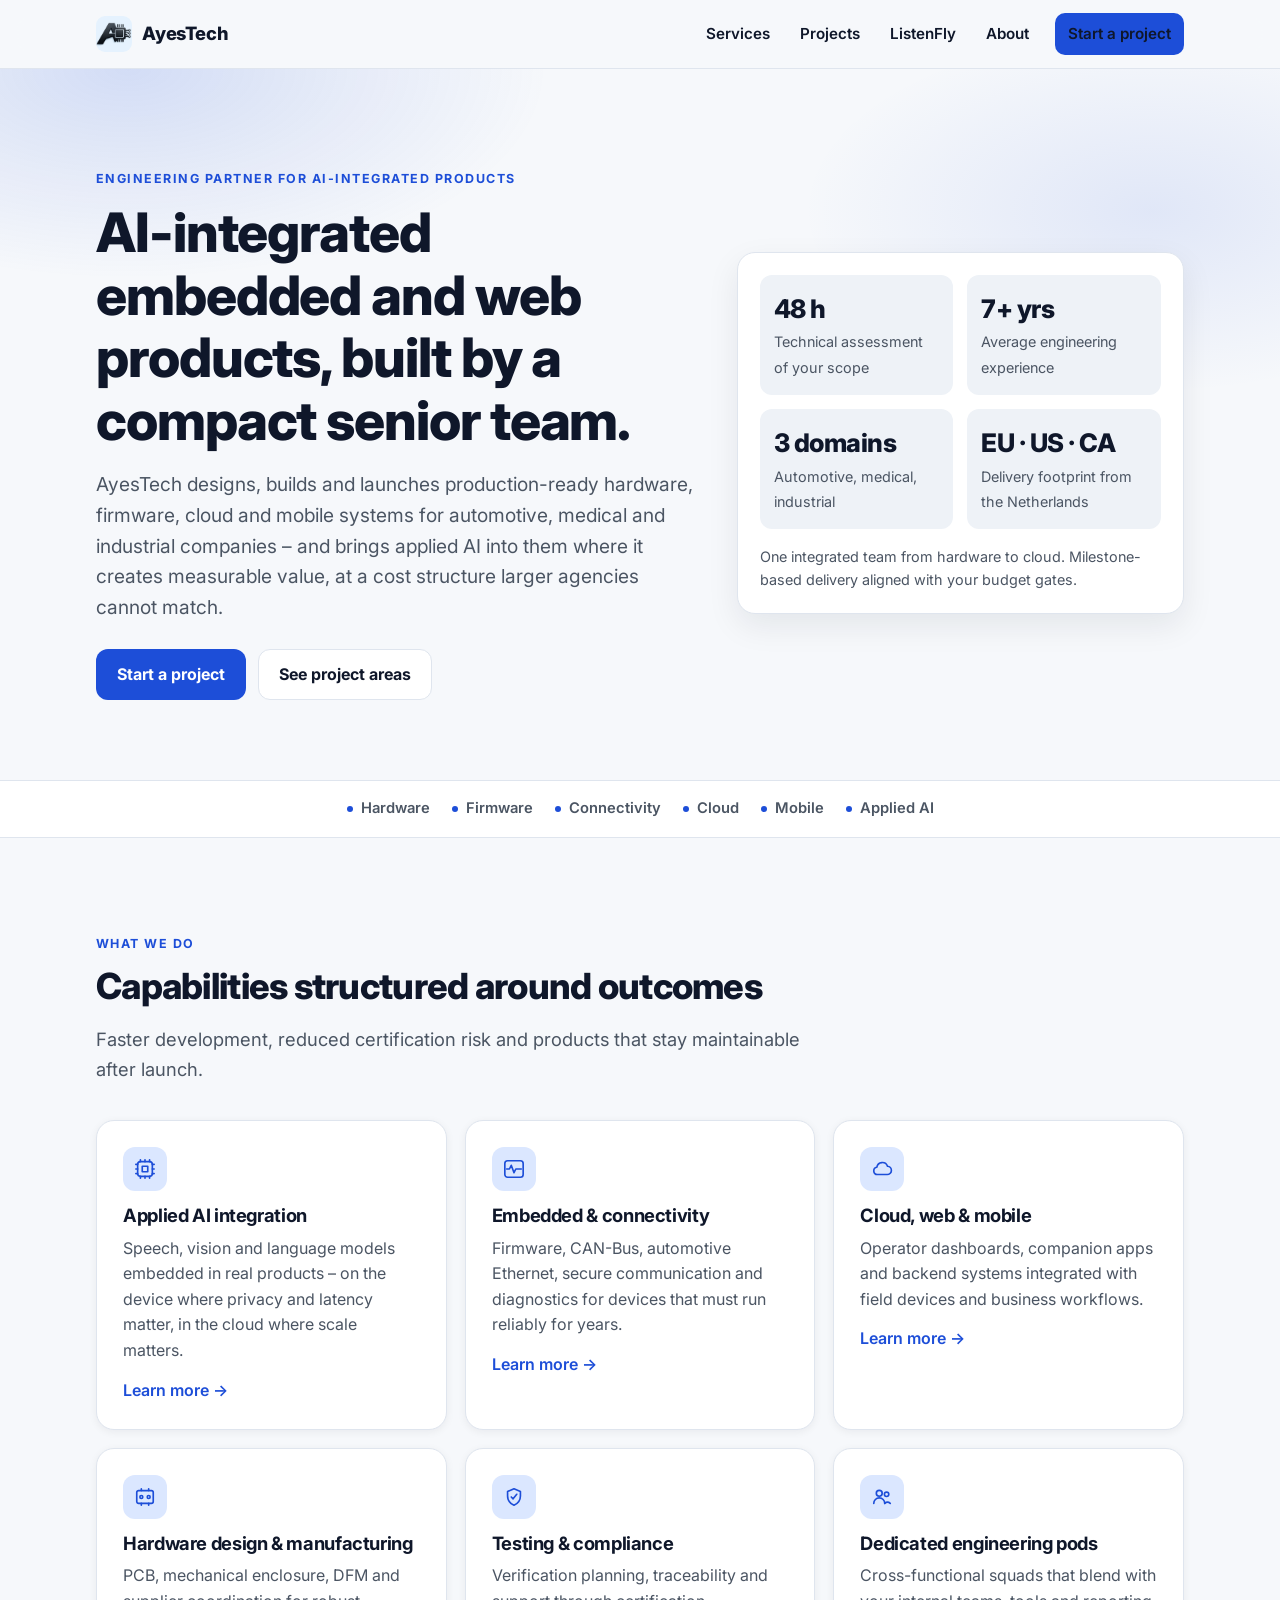
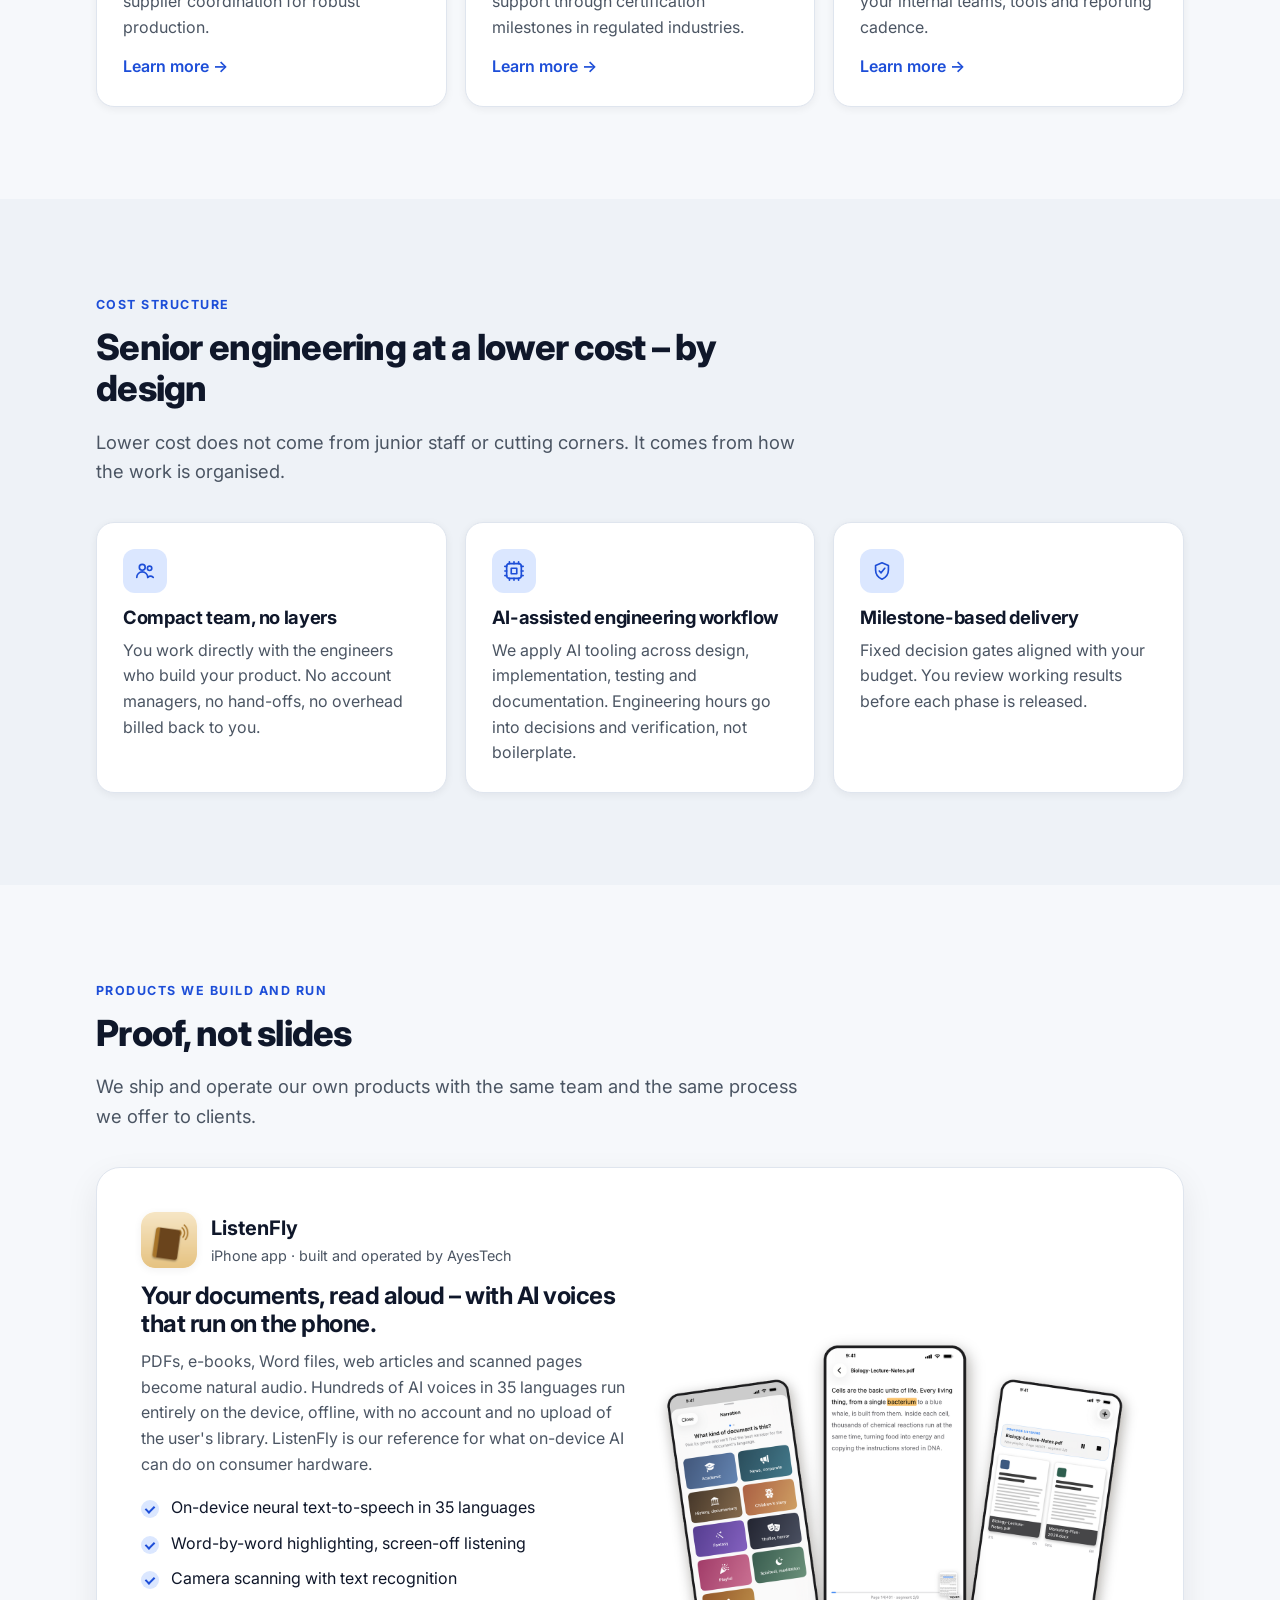
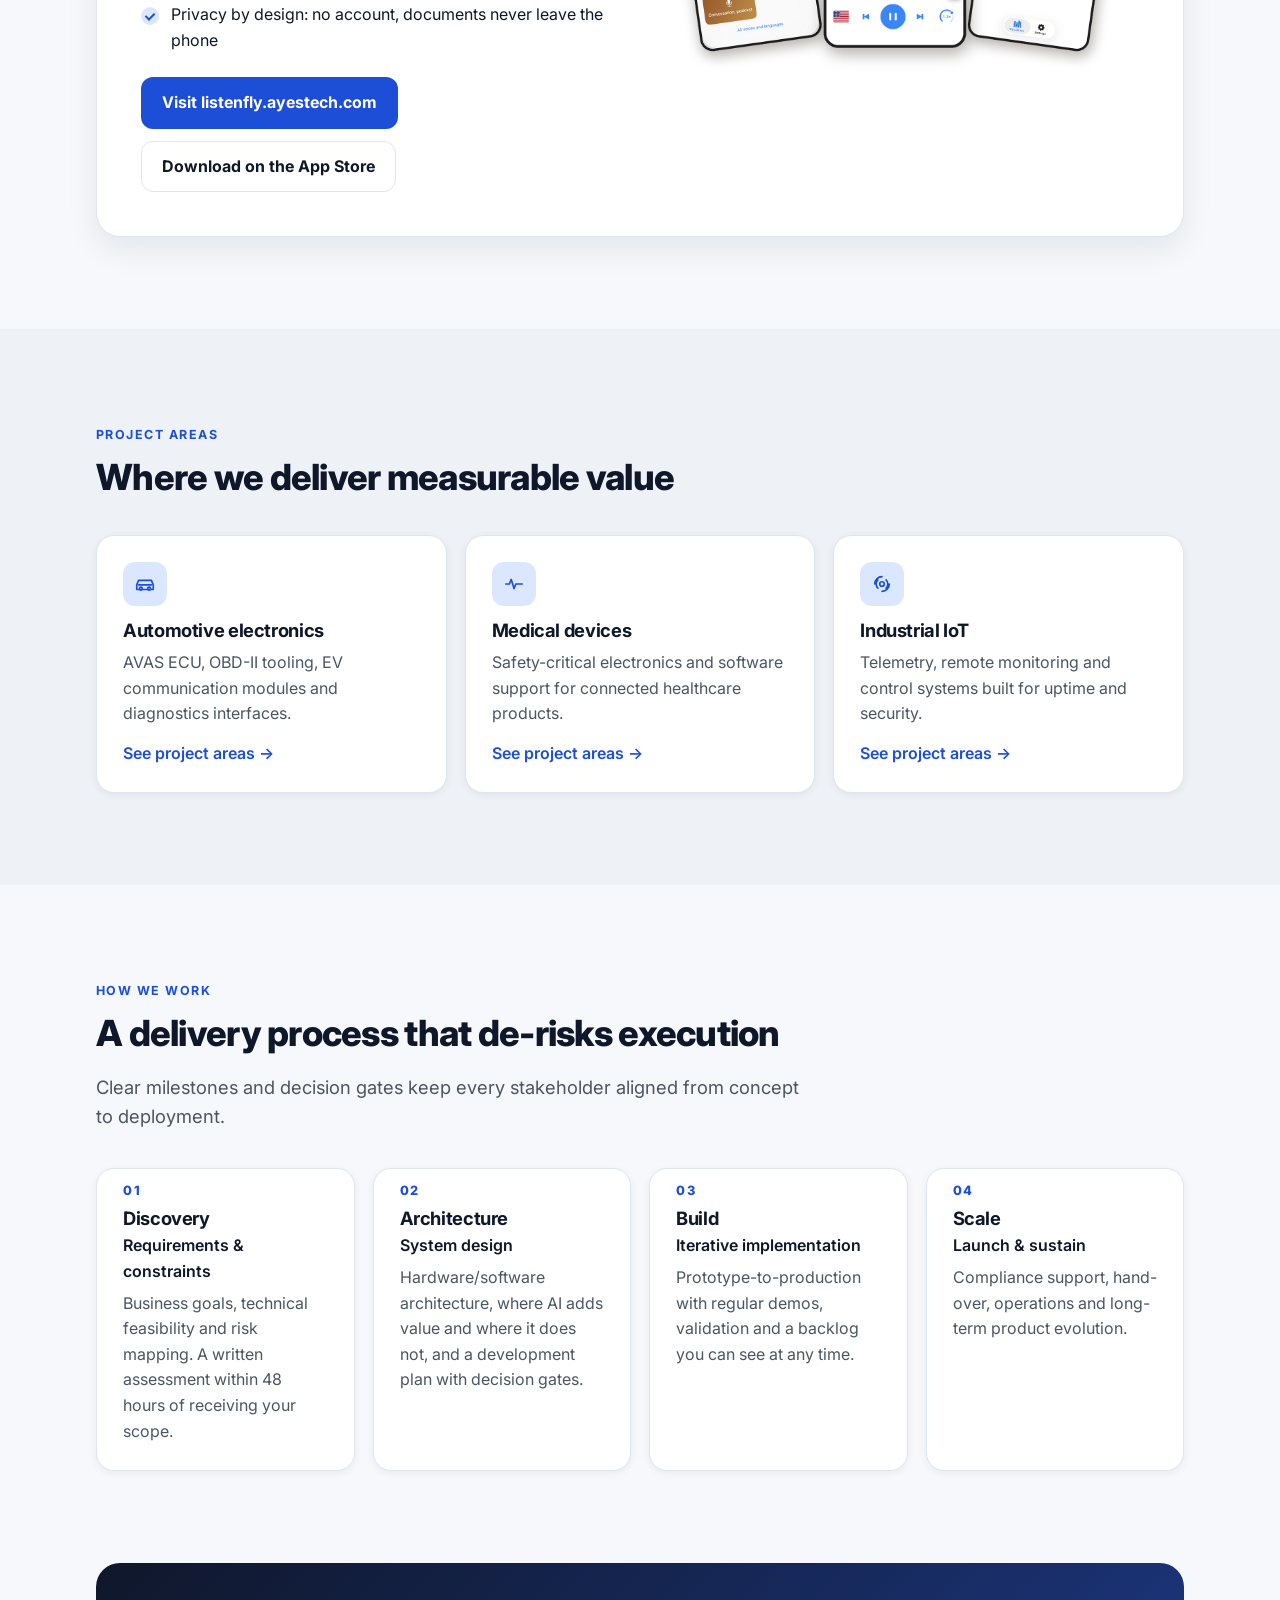
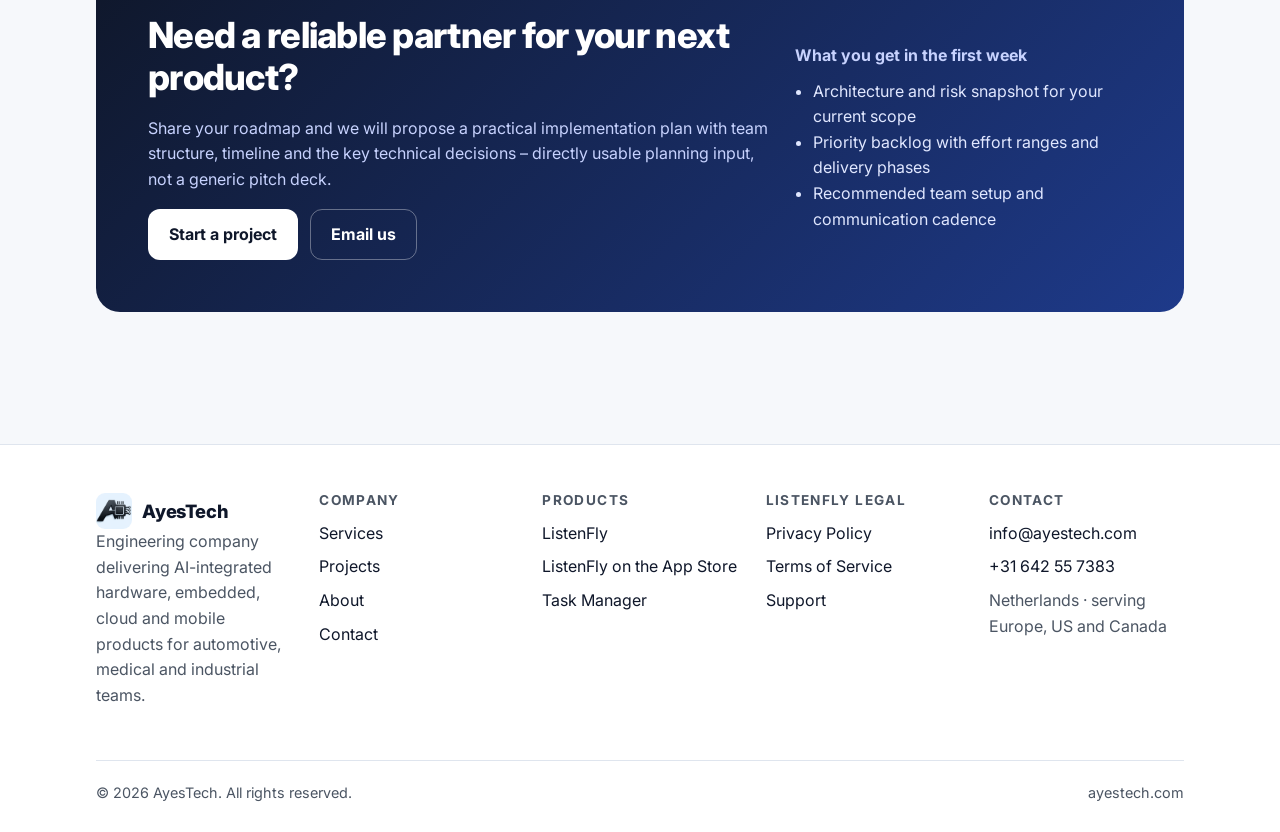
==== commit 6f0a6509: "Kurumsal site yeniden tasarlandi: tek sablondan uretilen sayfalar, mobil menu, ListenFly baglantilar" ====
--- a/index.html
+++ b/index.html
@@ -1,920 +1,425 @@
-<!DOCTYPE html>
+<!doctype html>
 <html lang="en">
 <head>
-	<meta charset="UTF-8" />
-	<meta name="viewport" content="width=device-width, initial-scale=1" />
-<meta name='robots' content='max-image-preview:large' />
-
-<!-- Async WordPress.com Remote Login -->
-
-<title>AyesTech</title>
-<style id="wp-img-auto-sizes-contain-inline-css">
-img:is([sizes=auto i],[sizes^="auto," i]){contain-intrinsic-size:3000px 1500px}
-/*# sourceURL=wp-img-auto-sizes-contain-inline-css */
+<meta charset="utf-8">
+<meta name="viewport" content="width=device-width, initial-scale=1">
+<title>AyesTech – AI-integrated embedded, web and mobile product engineering</title>
+<meta name="description" content="AyesTech designs and builds AI-integrated hardware, firmware, cloud and mobile products for automotive, medical and industrial companies. Senior team, milestone-based delivery, lower cost by design.">
+<link rel="canonical" href="https://ayestech.com/">
+<meta property="og:type" content="website">
+<meta property="og:site_name" content="AyesTech">
+<meta property="og:title" content="AyesTech – AI-integrated embedded, web and mobile product engineering">
+<meta property="og:description" content="AyesTech designs and builds AI-integrated hardware, firmware, cloud and mobile products for automotive, medical and industrial companies. Senior team, milestone-based delivery, lower cost by design.">
+<meta property="og:url" content="https://ayestech.com/">
+<meta property="og:image" content="https://ayestech.com/assets/og-image.png">
+<meta name="theme-color" content="#f6f8fb" media="(prefers-color-scheme: light)">
+<meta name="theme-color" content="#0b1020" media="(prefers-color-scheme: dark)">
+<link rel="icon" href="/assets/icon-192.png" type="image/png">
+<link rel="apple-touch-icon" href="/assets/icon-180.png">
+<link rel="preconnect" href="https://fonts.googleapis.com">
+<link rel="preconnect" href="https://fonts.gstatic.com" crossorigin>
+<link rel="stylesheet" href="https://fonts.googleapis.com/css2?family=Inter:wght@400;500;600;700;800&display=swap">
+<style>
+:root{
+  --bg:#f6f8fb;--surface:#ffffff;--surface-2:#eef2f7;--text:#0f172a;--muted:#4b5563;--line:#dfe5ee;
+  --brand:#0f172a;--accent:#1d4ed8;--accent-strong:#1e40af;--accent-soft:#dbe7ff;--accent-ink:#ffffff;
+  --ok:#047857;--radius:18px;--radius-sm:12px;--shadow:0 12px 32px rgba(15,23,42,.08);--shadow-sm:0 2px 8px rgba(15,23,42,.06);
+  --max:1120px;--gutter:16px;color-scheme:light dark;
+}
+@media (prefers-color-scheme: dark){
+  :root:not([data-theme="light"]){
+    --bg:#0b1020;--surface:#121a2e;--surface-2:#182239;--text:#e6eaf2;--muted:#a3adc2;--line:#24304a;
+    --brand:#e6eaf2;--accent:#6ea0ff;--accent-strong:#8bb3ff;--accent-soft:#1b2a52;--accent-ink:#0b1020;
+    --ok:#34d399;--shadow:0 12px 32px rgba(0,0,0,.35);--shadow-sm:0 2px 8px rgba(0,0,0,.3);
+  }
+}
+:root[data-theme="dark"]{
+  --bg:#0b1020;--surface:#121a2e;--surface-2:#182239;--text:#e6eaf2;--muted:#a3adc2;--line:#24304a;
+  --brand:#e6eaf2;--accent:#6ea0ff;--accent-strong:#8bb3ff;--accent-soft:#1b2a52;--accent-ink:#0b1020;
+  --ok:#34d399;--shadow:0 12px 32px rgba(0,0,0,.35);--shadow-sm:0 2px 8px rgba(0,0,0,.3);
+}
+*,*::before,*::after{box-sizing:border-box}
+html{scroll-behavior:smooth;-webkit-text-size-adjust:100%}
+body{margin:0;background:var(--bg);color:var(--text);font:16px/1.6 "Inter",-apple-system,BlinkMacSystemFont,"Segoe UI",Roboto,Helvetica,Arial,sans-serif;overflow-x:hidden}
+img{max-width:100%;height:auto;display:block}
+a{color:var(--accent);text-decoration:none}
+a:hover{text-decoration:underline}
+h1,h2,h3,h4{line-height:1.15;margin:0 0 .5em;letter-spacing:-.02em;color:var(--text)}
+h1{font-size:clamp(2rem,5.2vw,3.4rem);font-weight:800}
+h2{font-size:clamp(1.6rem,3.4vw,2.25rem);font-weight:800}
+h3{font-size:1.15rem;font-weight:700}
+p{margin:0 0 1em}
+ul{padding-left:1.2em}
+.container{width:100%;max-width:var(--max);margin:0 auto;padding:0 var(--gutter)}
+.skip{position:absolute;left:-999px;top:8px;background:var(--accent);color:var(--accent-ink);padding:8px 12px;border-radius:8px;z-index:100}
+.skip:focus{left:8px}
+
+/* Header */
+.site-header{position:sticky;top:0;z-index:50;background:color-mix(in srgb,var(--bg) 86%,transparent);backdrop-filter:saturate(180%) blur(14px);-webkit-backdrop-filter:saturate(180%) blur(14px);border-bottom:1px solid var(--line)}
+.nav{display:flex;align-items:center;justify-content:space-between;gap:16px;height:68px}
+.brand{display:flex;align-items:center;gap:10px;font-weight:800;font-size:1.15rem;color:var(--text);letter-spacing:-.01em}
+.brand:hover{text-decoration:none}
+.brand img{width:36px;height:36px;border-radius:9px}
+.site-nav{display:flex;align-items:center;gap:6px}
+.site-nav a{color:var(--text);font-weight:600;padding:8px 12px;border-radius:10px;font-size:.95rem}
+.site-nav a:hover{background:var(--surface-2);text-decoration:none}
+.site-nav a[aria-current="page"]{color:var(--accent)}
+.site-nav .btn{margin-left:8px}
+.nav-toggle{display:none;width:44px;height:44px;border:1px solid var(--line);background:var(--surface);border-radius:12px;cursor:pointer;padding:0;align-items:center;justify-content:center;flex-direction:column;gap:5px}
+.nav-toggle span{display:block;width:20px;height:2px;background:var(--text);border-radius:2px;transition:transform .2s,opacity .2s}
+.nav-toggle[aria-expanded="true"] span:nth-child(1){transform:translateY(7px) rotate(45deg)}
+.nav-toggle[aria-expanded="true"] span:nth-child(2){opacity:0}
+.nav-toggle[aria-expanded="true"] span:nth-child(3){transform:translateY(-7px) rotate(-45deg)}
+@media (max-width: 880px){
+  .nav-toggle{display:flex}
+  .site-nav{position:absolute;left:0;right:0;top:68px;display:none;flex-direction:column;align-items:stretch;gap:2px;padding:10px var(--gutter) 16px;background:var(--surface);border-bottom:1px solid var(--line);box-shadow:var(--shadow)}
+  .site-nav.open{display:flex}
+  .site-nav a{padding:13px 12px;font-size:1.05rem}
+  .site-nav .btn{margin:8px 0 0;text-align:center}
+}
+
+/* Buttons */
+.btn{display:inline-flex;align-items:center;justify-content:center;gap:8px;padding:12px 20px;border-radius:12px;font-weight:700;border:1px solid transparent;cursor:pointer;transition:transform .15s,box-shadow .15s,background .15s}
+.btn:hover{text-decoration:none;transform:translateY(-1px)}
+.btn-primary{background:var(--accent);color:var(--accent-ink)}
+.btn-primary:hover{background:var(--accent-strong);box-shadow:var(--shadow-sm)}
+.btn-secondary{background:var(--surface);color:var(--text);border-color:var(--line)}
+.btn-secondary:hover{background:var(--surface-2)}
+.btn-sm{padding:9px 14px;font-size:.92rem}
+.btn-row{display:flex;flex-wrap:wrap;gap:12px}
+
+/* Layout blocks */
+section{padding:64px 0}
+@media (min-width: 880px){section{padding:92px 0}}
+.section-head{max-width:720px;margin-bottom:36px}
+.eyebrow{display:inline-block;font-size:.78rem;font-weight:700;letter-spacing:.12em;text-transform:uppercase;color:var(--accent);margin-bottom:12px}
+.lead{font-size:1.15rem;color:var(--muted);max-width:60ch}
+.grid{display:grid;gap:18px}
+.grid-2{grid-template-columns:repeat(auto-fit,minmax(min(100%,300px),1fr))}
+.grid-3{grid-template-columns:repeat(auto-fit,minmax(min(100%,280px),1fr))}
+.grid-4{grid-template-columns:repeat(auto-fit,minmax(min(100%,220px),1fr))}
+.card{background:var(--surface);border:1px solid var(--line);border-radius:var(--radius);padding:26px;box-shadow:var(--shadow-sm);transition:transform .2s,box-shadow .2s,border-color .2s}
+.card:hover{transform:translateY(-3px);box-shadow:var(--shadow);border-color:color-mix(in srgb,var(--accent) 35%,var(--line))}
+.card h3{margin-top:14px}
+.card p{color:var(--muted);margin-bottom:0}
+.card .icon{width:44px;height:44px;border-radius:12px;background:var(--accent-soft);color:var(--accent);display:flex;align-items:center;justify-content:center}
+.card .icon svg{width:22px;height:22px}
+.card ul{color:var(--muted);margin:12px 0 0;padding-left:1.1em}
+.card li{margin:4px 0}
+a.card{color:inherit;display:block}
+a.card:hover{text-decoration:none}
+.card .more{display:inline-block;margin-top:14px;color:var(--accent);font-weight:600}
+.muted{color:var(--muted)}
+.alt{background:var(--surface-2)}
+.tight{padding-top:0}
+
+/* Hero */
+.hero{padding:56px 0 48px;position:relative;overflow:hidden}
+@media (min-width: 880px){.hero{padding:96px 0 80px}}
+.hero::before{content:"";position:absolute;inset:0;background:
+  radial-gradient(600px 300px at 10% 0%,color-mix(in srgb,var(--accent) 16%,transparent),transparent 70%),
+  radial-gradient(500px 260px at 90% 20%,color-mix(in srgb,var(--accent) 10%,transparent),transparent 70%);pointer-events:none}
+.hero .container{position:relative;display:grid;gap:36px;align-items:center}
+@media (min-width: 960px){.hero .container{grid-template-columns:1.15fr .85fr}}
+.hero h1{margin-bottom:18px}
+.hero .lead{font-size:1.2rem;margin-bottom:26px}
+.panel{background:var(--surface);border:1px solid var(--line);border-radius:var(--radius);padding:22px;box-shadow:var(--shadow)}
+.stats{display:grid;grid-template-columns:repeat(auto-fit,minmax(140px,1fr));gap:14px}
+.stat{padding:14px;border-radius:var(--radius-sm);background:var(--surface-2)}
+.stat b{display:block;font-size:clamp(1.25rem,4.6vw,1.6rem);font-weight:800;letter-spacing:-.02em;color:var(--text);white-space:nowrap}
+.stat span{font-size:.9rem;color:var(--muted)}
+.panel .foot{margin:16px 0 0;font-size:.9rem;color:var(--muted)}
+.strip{border-top:1px solid var(--line);border-bottom:1px solid var(--line);background:var(--surface);padding:16px 0}
+.strip .container{display:flex;flex-wrap:wrap;gap:8px 22px;justify-content:center;font-weight:600;font-size:.92rem;color:var(--muted)}
+.strip span::before{content:"";display:inline-block;width:6px;height:6px;border-radius:50%;background:var(--accent);margin-right:8px;vertical-align:middle}
+
+/* Feature rows */
+.split{display:grid;gap:28px;align-items:center}
+@media (min-width: 900px){.split{grid-template-columns:1fr 1fr;gap:48px}.split.rev > :first-child{order:2}}
+.split img{border-radius:var(--radius)}
+.checks{list-style:none;padding:0;margin:18px 0 24px}
+.checks li{padding-left:30px;position:relative;margin:10px 0;color:var(--text)}
+.checks li::before{content:"";position:absolute;left:0;top:5px;width:18px;height:18px;border-radius:50%;background:var(--accent-soft)}
+.checks li::after{content:"";position:absolute;left:6px;top:9px;width:6px;height:9px;border:solid var(--accent);border-width:0 2px 2px 0;transform:rotate(45deg)}
+
+/* Steps */
+.steps{counter-reset:step}
+.step{position:relative;padding-top:8px}
+.step .num{font-size:.8rem;font-weight:800;letter-spacing:.12em;color:var(--accent)}
+.step h3{margin:6px 0 4px}
+.step .sub{font-weight:600;color:var(--text);margin:0 0 6px}
+
+/* Product card */
+.product{display:grid;gap:28px;align-items:center;background:var(--surface);border:1px solid var(--line);border-radius:24px;padding:28px;box-shadow:var(--shadow)}
+@media (min-width: 900px){.product{grid-template-columns:1fr 1fr;padding:44px}}
+.product .app{display:flex;align-items:center;gap:14px;margin-bottom:14px}
+.product .app img{width:56px;height:56px;border-radius:14px;box-shadow:var(--shadow-sm)}
+.product .app b{font-size:1.25rem}
+.product .app span{display:block;color:var(--muted);font-size:.9rem}
+
+/* CTA band */
+.cta{background:linear-gradient(135deg,#0f172a,#1e3a8a);color:#fff;border-radius:24px;padding:36px 28px;display:grid;gap:22px;align-items:center}
+@media (min-width: 900px){.cta{grid-template-columns:1.3fr .7fr;padding:52px}}
+.cta h2,.cta p{color:#fff}
+.cta p{color:#c7d2fe}
+.cta .btn-primary{background:#fff;color:#0f172a}
+.cta .btn-primary:hover{background:#e0e7ff}
+.cta .btn-secondary{background:transparent;color:#fff;border-color:rgba(255,255,255,.35)}
+.cta .btn-secondary:hover{background:rgba(255,255,255,.08)}
+.cta ul{margin:0;padding-left:1.1em;color:#e0e7ff}
+
+/* Page header */
+.page-head{padding:52px 0 36px}
+@media (min-width: 880px){.page-head{padding:76px 0 48px}}
+.page-head h1{margin-bottom:12px}
+
+/* Prose (legal pages) */
+.prose{max-width:760px}
+.prose h2{font-size:1.35rem;margin-top:2.2em}
+.prose h2 .n{display:inline-block;min-width:34px;height:34px;line-height:34px;text-align:center;border-radius:10px;background:var(--accent-soft);color:var(--accent);font-size:.95rem;margin-right:10px;vertical-align:middle}
+.prose p,.prose li{color:var(--text)}
+.prose .summary{background:var(--surface);border:1px solid var(--line);border-left:4px solid var(--accent);border-radius:var(--radius-sm);padding:18px 20px}
+.prose .meta{color:var(--muted);font-size:.95rem}
+.toc{background:var(--surface);border:1px solid var(--line);border-radius:var(--radius-sm);padding:16px 20px;margin:24px 0}
+.toc ol{margin:0;padding-left:1.3em;columns:2;column-gap:28px}
+@media (max-width: 640px){.toc ol{columns:1}}
+.toc li{margin:4px 0;break-inside:avoid}
+.subnav{display:flex;flex-wrap:wrap;gap:8px;margin:0 0 8px}
+.subnav a{padding:7px 12px;border:1px solid var(--line);border-radius:999px;background:var(--surface);color:var(--text);font-size:.9rem;font-weight:600}
+.subnav a[aria-current="page"]{border-color:var(--accent);color:var(--accent)}
+.subnav a:hover{text-decoration:none;background:var(--surface-2)}
+
+/* Contact */
+.contact-card dl{margin:0;display:grid;grid-template-columns:auto 1fr;gap:10px 18px}
+.contact-card dt{font-weight:700}
+.contact-card dd{margin:0}
+
+/* Footer */
+.site-footer{border-top:1px solid var(--line);background:var(--surface);padding:48px 0 28px;margin-top:40px}
+.footer-grid{display:grid;gap:28px;grid-template-columns:repeat(auto-fit,minmax(min(100%,180px),1fr))}
+.footer-grid h4{font-size:.85rem;letter-spacing:.1em;text-transform:uppercase;color:var(--muted);margin-bottom:12px}
+.footer-grid ul{list-style:none;padding:0;margin:0}
+.footer-grid li{margin:8px 0}
+.footer-grid a{color:var(--text)}
+.footer-brand p{color:var(--muted);max-width:34ch}
+.footer-bottom{display:flex;flex-wrap:wrap;gap:10px 20px;justify-content:space-between;margin-top:36px;padding-top:20px;border-top:1px solid var(--line);color:var(--muted);font-size:.9rem}
+
+/* Reveal */
+@media (prefers-reduced-motion: no-preference){
+  .reveal{opacity:0;transform:translateY(14px);transition:opacity .5s ease,transform .5s ease}
+  .reveal.in{opacity:1;transform:none}
+}
 </style>
-<style id="wp-block-paragraph-inline-css">
-.is-small-text{font-size:.875em}.is-regular-text{font-size:1em}.is-large-text{font-size:2.25em}.is-larger-text{font-size:3em}.has-drop-cap:not(:focus):first-letter{float:left;font-size:8.4em;font-style:normal;font-weight:100;line-height:.68;margin:.05em .1em 0 0;text-transform:uppercase}body.rtl .has-drop-cap:not(:focus):first-letter{float:none;margin-left:.1em}p.has-drop-cap.has-background{overflow:hidden}:root :where(p.has-background){padding:var(--wp--style--block-background-padding,1.25em 2.375em)}:where(p.has-text-color:not(.has-link-color)) a{color:inherit}p.has-text-align-left[style*="writing-mode:vertical-lr"],p.has-text-align-right[style*="writing-mode:vertical-rl"]{rotate:180deg}
-/*# sourceURL=/wp-content/plugins/gutenberg-core/v24.3.1/build/styles/block-library/paragraph/style.min.css */
-</style>
-<style id="wp-block-group-inline-css">
-.wp-block-group{box-sizing:border-box}:where(.wp-block-group.wp-block-group-is-layout-constrained){position:relative}
-/*# sourceURL=/wp-content/plugins/gutenberg-core/v24.3.1/build/styles/block-library/group/style.min.css */
-</style>
-<style id="wp-block-navigation-link-inline-css">
-.wp-block-navigation .wp-block-navigation-item__label{overflow-wrap:break-word}.wp-block-navigation .wp-block-navigation-item__description{display:none}.link-ui-tools{outline:1px solid #f0f0f0;padding:8px}.link-ui-block-inserter{padding-top:8px}.link-ui-block-inserter__back{margin-left:8px;text-transform:uppercase}
-
-				.is-style-arrow-link .wp-block-navigation-item__label:after {
-					content: "\2197";
-					padding-inline-start: 0.25rem;
-					vertical-align: middle;
-					text-decoration: none;
-					display: inline-block;
-				}
-/*# sourceURL=wp-block-navigation-link-inline-css */
-</style>
-<style id="wp-block-navigation-overlay-close-inline-css">
-:where(.wp-block-navigation-overlay-close){border:none;color:inherit;font-family:inherit;font-size:inherit;font-style:inherit;font-weight:inherit;letter-spacing:inherit;line-height:inherit;text-transform:inherit}.wp-block-navigation-overlay-close{align-items:center;background:transparent;cursor:pointer;display:inline-flex;gap:.5em;justify-content:center;padding:0;text-decoration:none}.wp-block-navigation-overlay-close:focus{outline-offset:2px}.wp-block-navigation-overlay-close svg{fill:currentColor;display:block;flex-shrink:0;height:24px;width:24px}.wp-block-navigation-overlay-close .wp-block-navigation-overlay-close__text{align-items:center;display:inline-flex}
-/*# sourceURL=/wp-content/plugins/gutenberg-core/v24.3.1/build/styles/block-library/navigation-overlay-close/style.min.css */
-</style>
-<link crossorigin='anonymous' rel='stylesheet' id='all-css-10-1' href="./assets/8958fa8ccb73.css" type='text/css' media='all' />
-<style id="wp-block-heading-inline-css">
-h1:where(.wp-block-heading).has-background,h2:where(.wp-block-heading).has-background,h3:where(.wp-block-heading).has-background,h4:where(.wp-block-heading).has-background,h5:where(.wp-block-heading).has-background,h6:where(.wp-block-heading).has-background{padding:var(--wp--style--block-background-padding,1.25em 2.375em)}h1.has-text-align-left[style*=writing-mode]:where([style*=vertical-lr]),h1.has-text-align-right[style*=writing-mode]:where([style*=vertical-rl]),h2.has-text-align-left[style*=writing-mode]:where([style*=vertical-lr]),h2.has-text-align-right[style*=writing-mode]:where([style*=vertical-rl]),h3.has-text-align-left[style*=writing-mode]:where([style*=vertical-lr]),h3.has-text-align-right[style*=writing-mode]:where([style*=vertical-rl]),h4.has-text-align-left[style*=writing-mode]:where([style*=vertical-lr]),h4.has-text-align-right[style*=writing-mode]:where([style*=vertical-rl]),h5.has-text-align-left[style*=writing-mode]:where([style*=vertical-lr]),h5.has-text-align-right[style*=writing-mode]:where([style*=vertical-rl]),h6.has-text-align-left[style*=writing-mode]:where([style*=vertical-lr]),h6.has-text-align-right[style*=writing-mode]:where([style*=vertical-rl]){rotate:180deg}
-
-				.is-style-asterisk:before {
-					content: '';
-					width: 1.5rem;
-					height: 3rem;
-					background: var(--wp--preset--color--contrast-2, currentColor);
-					clip-path: path('M11.93.684v8.039l5.633-5.633 1.216 1.23-5.66 5.66h8.04v1.737H13.2l5.701 5.701-1.23 1.23-5.742-5.742V21h-1.737v-8.094l-5.77 5.77-1.23-1.217 5.743-5.742H.842V9.98h8.162l-5.701-5.7 1.23-1.231 5.66 5.66V.684h1.737Z');
-					display: block;
-				}
-
-				/* Hide the asterisk if the heading has no content, to avoid using empty headings to display the asterisk only, which is an A11Y issue */
-				.is-style-asterisk:empty:before {
-					content: none;
-				}
-
-				.is-style-asterisk:-moz-only-whitespace:before {
-					content: none;
-				}
-
-				.is-style-asterisk.has-text-align-center:before {
-					margin: 0 auto;
-				}
-
-				.is-style-asterisk.has-text-align-right:before {
-					margin-left: auto;
-				}
-
-				.rtl .is-style-asterisk.has-text-align-left:before {
-					margin-right: auto;
-				}
-/*# sourceURL=wp-block-heading-inline-css */
-</style>
-<style id="wp-block-list-inline-css">
-ol,ul{box-sizing:border-box}:root :where(.wp-block-list.has-background){padding:var(--wp--style--block-background-padding,1.25em 2.375em)}
-
-				ul.is-style-checkmark-list {
-					list-style-type: "\2713";
-				}
-
-				ul.is-style-checkmark-list li {
-					padding-inline-start: 1ch;
-				}
-/*# sourceURL=wp-block-list-inline-css */
-</style>
-<style id="wp-block-button-inline-css">
-.wp-block-button__link{align-content:center;box-sizing:border-box;cursor:pointer;display:inline-block;height:100%;overflow-wrap:anywhere;text-align:center;word-break:normal}.wp-block-button__link.aligncenter{text-align:center}.wp-block-button__link.alignright{text-align:right}:where(.wp-block-button__link){border-radius:9999px;box-shadow:none;padding:calc(.667em + 2px) calc(1.333em + 2px);text-decoration:none}.wp-block-button[style*=text-decoration] .wp-block-button__link{text-decoration:inherit}.wp-block-buttons>.wp-block-button.has-custom-width{max-width:none}.wp-block-buttons>.wp-block-button.has-custom-width .wp-block-button__link{width:100%}.wp-block-buttons>.wp-block-button.has-custom-font-size .wp-block-button__link{font-size:inherit}.wp-block-buttons>.wp-block-button[class*=wp-block-button__width]{width:calc(var(--wp--block-button--width)*1% - var(--wp--style--block-gap, .5em)*(1 - var(--wp--block-button--width)/100))}.wp-block-buttons>.wp-block-button.wp-block-button__width-25{width:calc(25% - var(--wp--style--block-gap, .5em)*.75)}.wp-block-buttons>.wp-block-button.wp-block-button__width-50{width:calc(50% - var(--wp--style--block-gap, .5em)*.5)}.wp-block-buttons>.wp-block-button.wp-block-button__width-75{width:calc(75% - var(--wp--style--block-gap, .5em)*.25)}.wp-block-buttons>.wp-block-button.wp-block-button__width-100{flex-basis:100%;width:100%}.wp-block-buttons.is-vertical>.wp-block-button[class*=wp-block-button__width]{width:calc(var(--wp--block-button--width)*1%)}.wp-block-buttons.is-vertical>.wp-block-button.wp-block-button__width-25{width:25%}.wp-block-buttons.is-vertical>.wp-block-button.wp-block-button__width-50{width:50%}.wp-block-buttons.is-vertical>.wp-block-button.wp-block-button__width-75{width:75%}.wp-block-button.is-style-squared,.wp-block-button__link.wp-block-button.is-style-squared{border-radius:0}.wp-block-button.no-border-radius,.wp-block-button__link.no-border-radius{border-radius:0!important}:root :where(.wp-block-button .wp-block-button__link.is-style-outline),:root :where(.wp-block-button.is-style-outline>.wp-block-button__link){border:2px solid;padding:.667em 1.333em}:root :where(.wp-block-button .wp-block-button__link.is-style-outline:not(.has-text-color)),:root :where(.wp-block-button.is-style-outline>.wp-block-button__link:not(.has-text-color)){color:currentColor}:root :where(.wp-block-button .wp-block-button__link.is-style-outline:not(.has-background)),:root :where(.wp-block-button.is-style-outline>.wp-block-button__link:not(.has-background)){background-color:transparent;background-image:none}
-/*# sourceURL=/wp-content/plugins/gutenberg-core/v24.3.1/build/styles/block-library/button/style.min.css */
-</style>
-<style id="twentytwentyfour-button-style-outline-inline-css">
-.wp-block-button.is-style-outline
-	> .wp-block-button__link:not(.has-text-color, .has-background):hover {
-	background-color: var(--wp--preset--color--contrast-2, var(--wp--preset--color--contrast, transparent));
-	color: var(--wp--preset--color--base);
-	border-color: var(--wp--preset--color--contrast-2, var(--wp--preset--color--contrast, currentColor));
-}
-
-/*# sourceURL=https://s2.wp.com/wp-content/themes/pub/twentytwentyfour/assets/css/button-outline.css */
-</style>
-<style id="wp-block-buttons-inline-css">
-.wp-block-buttons{box-sizing:border-box}.wp-block-buttons.is-vertical{flex-direction:column}.wp-block-buttons.is-vertical>.wp-block-button:last-child{margin-bottom:0}.wp-block-buttons>.wp-block-button{display:inline-block;margin:0}.wp-block-buttons.is-content-justification-left{justify-content:flex-start}.wp-block-buttons.is-content-justification-left.is-vertical{align-items:flex-start}.wp-block-buttons.is-content-justification-center{justify-content:center}.wp-block-buttons.is-content-justification-center.is-vertical{align-items:center}.wp-block-buttons.is-content-justification-right{justify-content:flex-end}.wp-block-buttons.is-content-justification-right.is-vertical{align-items:flex-end}.wp-block-buttons.is-content-justification-space-between{justify-content:space-between}.wp-block-buttons.aligncenter{text-align:center}.wp-block-buttons:not(.is-content-justification-space-between,.is-content-justification-right,.is-content-justification-left,.is-content-justification-center) .wp-block-button.aligncenter{margin-left:auto;margin-right:auto;width:100%}.wp-block-buttons[style*=text-decoration] .wp-block-button,.wp-block-buttons[style*=text-decoration] .wp-block-button__link{text-decoration:inherit}.wp-block-buttons.has-custom-font-size .wp-block-button__link{font-size:inherit}.wp-block-buttons .wp-block-button__link{width:100%}.wp-block-button.aligncenter{text-align:center}
-/*# sourceURL=/wp-content/plugins/gutenberg-core/v24.3.1/build/styles/block-library/buttons/style.min.css */
-</style>
-<style id="wp-block-columns-inline-css">
-.wp-block-columns{box-sizing:border-box;display:flex;flex-wrap:wrap!important}@media (min-width:782px){.wp-block-columns{flex-wrap:nowrap!important}}.wp-block-columns{align-items:normal!important}.wp-block-columns.are-vertically-aligned-top{align-items:flex-start}.wp-block-columns.are-vertically-aligned-center{align-items:center}.wp-block-columns.are-vertically-aligned-bottom{align-items:flex-end}@media (max-width:781px){.wp-block-columns:not(.is-not-stacked-on-mobile)>.wp-block-column{flex-basis:100%!important}}@media (min-width:782px){.wp-block-columns:not(.is-not-stacked-on-mobile)>.wp-block-column{flex-basis:0;flex-grow:1}.wp-block-columns:not(.is-not-stacked-on-mobile)>.wp-block-column[style*=flex-basis]{flex-grow:0}}.wp-block-columns.is-not-stacked-on-mobile{flex-wrap:nowrap!important}.wp-block-columns.is-not-stacked-on-mobile>.wp-block-column{flex-basis:0;flex-grow:1}.wp-block-columns.is-not-stacked-on-mobile>.wp-block-column[style*=flex-basis]{flex-grow:0}:where(.wp-block-columns){margin-bottom:1.75em}:where(.wp-block-columns.has-background){padding:var(--wp--style--block-background-padding,1.25em 2.375em)}.wp-block-column{flex-grow:1;min-width:0;overflow-wrap:break-word;word-break:normal}.wp-block-column.is-vertically-aligned-top{align-self:flex-start}.wp-block-column.is-vertically-aligned-center{align-self:center}.wp-block-column.is-vertically-aligned-bottom{align-self:flex-end}.wp-block-column.is-vertically-aligned-stretch{align-self:stretch}.wp-block-column.is-vertically-aligned-bottom,.wp-block-column.is-vertically-aligned-center,.wp-block-column.is-vertically-aligned-top{width:100%}
-/*# sourceURL=/wp-content/plugins/gutenberg-core/v24.3.1/build/styles/block-library/columns/style.min.css */
-</style>
-<style id="wp-block-image-inline-css">
-.wp-block-image>a,.wp-block-image>figure>a{color:inherit;display:inline-block}.wp-block-image img{box-sizing:border-box;height:auto;max-width:100%;vertical-align:bottom}@media not (prefers-reduced-motion){.wp-block-image img.hide{visibility:hidden}.wp-block-image img.show{animation:show-content-image .4s}}.wp-block-image[style*=border-radius] img,.wp-block-image[style*=border-radius]>a{border-radius:inherit}.wp-block-image.has-custom-border img{box-sizing:border-box}.wp-block-image.aligncenter{text-align:center}.wp-block-image.alignfull>a,.wp-block-image.alignwide>a{width:100%}.wp-block-image.alignfull img,.wp-block-image.alignwide img{height:auto;width:100%}.wp-block-image .aligncenter,.wp-block-image .alignleft,.wp-block-image .alignright,.wp-block-image.aligncenter,.wp-block-image.alignleft,.wp-block-image.alignright{display:table}.wp-block-image .aligncenter>figcaption,.wp-block-image .alignleft>figcaption,.wp-block-image .alignright>figcaption,.wp-block-image.aligncenter>figcaption,.wp-block-image.alignleft>figcaption,.wp-block-image.alignright>figcaption{caption-side:bottom;display:table-caption}.wp-block-image .alignleft{float:left;margin:.5em 1em .5em 0}.wp-block-image .alignright{float:right;margin:.5em 0 .5em 1em}.wp-block-image .aligncenter{margin-left:auto;margin-right:auto}.wp-block-image :where(figcaption){margin-bottom:1em;margin-top:.5em}.wp-block-image.is-style-circle-mask img{border-radius:9999px}@supports (mask-image:none) or (-webkit-mask-image:none){.wp-block-image.is-style-circle-mask img{border-radius:0;mask-image:url("data:image/svg+xml;charset=utf-8,%3Csvg xmlns='http://www.w3.org/2000/svg' viewBox='0 0 100 100'%3E%3Ccircle cx='50' cy='50' r='50'/%3E%3C/svg%3E");mask-mode:alpha;mask-position:center;mask-repeat:no-repeat;mask-size:contain}}:root :where(.wp-block-image.is-style-rounded img,.wp-block-image .is-style-rounded img){border-radius:9999px}.wp-block-image figure{margin:0}.wp-lightbox-container{display:flex;flex-direction:column;position:relative}.wp-lightbox-container img{cursor:zoom-in}.wp-lightbox-container:has(img:hover) button{opacity:1}.wp-lightbox-container button{align-items:center;backdrop-filter:blur(16px) saturate(180%);background-color:rgba(90,90,90,.25);border:none;border-radius:4px;cursor:zoom-in;display:flex;height:20px;justify-content:center;opacity:0;padding:0;position:absolute;right:16px;text-align:center;top:16px;width:20px;z-index:100}@media not (prefers-reduced-motion){.wp-lightbox-container button{transition:opacity .2s ease}}.wp-lightbox-container button:focus-visible{outline:3px auto rgba(90,90,90,.25);outline:3px auto -webkit-focus-ring-color;outline-offset:3px}.wp-lightbox-container button:hover{cursor:pointer;opacity:1}.wp-lightbox-container button:focus{opacity:1}.wp-lightbox-container button:focus,.wp-lightbox-container button:hover,.wp-lightbox-container button:not(:hover):not(:active):not(.has-background){background-color:rgba(90,90,90,.25);border:none}.wp-lightbox-overlay{box-sizing:border-box;cursor:zoom-out;height:100vh;left:0;overflow:hidden;position:fixed;top:0;visibility:hidden;width:100%;z-index:100000}.wp-lightbox-overlay .wp-lightbox-close-button{align-items:center;cursor:pointer;display:flex;font-family:inherit;gap:8px;justify-content:center;line-height:1;min-height:40px;min-width:40px;padding:0 4px;position:absolute;right:calc(env(safe-area-inset-right) + 16px);top:calc(env(safe-area-inset-top) + 16px);z-index:5000000}.wp-lightbox-overlay .wp-lightbox-close-button:focus,.wp-lightbox-overlay .wp-lightbox-close-button:hover,.wp-lightbox-overlay .wp-lightbox-close-button:not(:hover):not(:active):not(.has-background){background:none;border:none}.wp-lightbox-overlay .wp-lightbox-close-button:has(.wp-lightbox-close-text:not([hidden])) .wp-lightbox-close-icon svg{height:1em;width:1em}.wp-lightbox-overlay .wp-lightbox-close-icon svg{display:block}.wp-lightbox-overlay .wp-lightbox-navigation-button-next,.wp-lightbox-overlay .wp-lightbox-navigation-button-prev{align-items:center;bottom:16px;cursor:pointer;display:flex;font-family:inherit;gap:4px;justify-content:center;line-height:1;min-height:40px;min-width:40px;padding:0 8px;position:absolute;z-index:2000002}.wp-lightbox-overlay .wp-lightbox-navigation-button-next[hidden],.wp-lightbox-overlay .wp-lightbox-navigation-button-prev[hidden]{display:none}@media (min-width:960px){.wp-lightbox-overlay .wp-lightbox-navigation-button-next,.wp-lightbox-overlay .wp-lightbox-navigation-button-prev{bottom:50%;transform:translateY(-50%)}}.wp-lightbox-overlay .wp-lightbox-navigation-button-next:focus,.wp-lightbox-overlay .wp-lightbox-navigation-button-next:hover,.wp-lightbox-overlay .wp-lightbox-navigation-button-next:not(:hover):not(:active):not(.has-background),.wp-lightbox-overlay .wp-lightbox-navigation-button-prev:focus,.wp-lightbox-overlay .wp-lightbox-navigation-button-prev:hover,.wp-lightbox-overlay .wp-lightbox-navigation-button-prev:not(:hover):not(:active):not(.has-background){background:none;border:none;padding:0 8px}.wp-lightbox-overlay .wp-lightbox-navigation-button-next:has(.wp-lightbox-navigation-text:not([hidden])) .wp-lightbox-navigation-icon svg,.wp-lightbox-overlay .wp-lightbox-navigation-button-prev:has(.wp-lightbox-navigation-text:not([hidden])) .wp-lightbox-navigation-icon svg{display:block;height:1.5em;width:1.5em}.wp-lightbox-overlay .wp-lightbox-navigation-button-prev{left:calc(env(safe-area-inset-left) + 16px)}.wp-lightbox-overlay .wp-lightbox-navigation-button-next{right:calc(env(safe-area-inset-right) + 16px)}.wp-lightbox-overlay .wp-lightbox-navigation-icon svg{vertical-align:middle}.wp-lightbox-overlay .lightbox-image-container{cursor:default;height:var(--wp--lightbox-container-height);left:50%;overflow:hidden;position:absolute;top:50%;transform:translate(calc(-50% + var(--wp--lightbox-drag-offset, 0px)),-50%);transform-origin:top left;width:var(--wp--lightbox-container-width);z-index:2000001}.wp-lightbox-overlay .wp-block-image{align-items:center;box-sizing:border-box;display:flex;height:100%;justify-content:center;margin:0;position:relative;transform-origin:0 0;width:100%;z-index:3000000}.wp-lightbox-overlay .wp-block-image img{height:var(--wp--lightbox-image-height);min-height:var(--wp--lightbox-image-height);min-width:var(--wp--lightbox-image-width);width:var(--wp--lightbox-image-width)}.wp-lightbox-overlay .wp-block-image figcaption{display:none}.wp-lightbox-overlay .lightbox-thumbnail-container{--wp--lightbox-image-width:var(--wp--lightbox-thumbnail-width);--wp--lightbox-image-height:var(--wp--lightbox-thumbnail-height)}.wp-lightbox-overlay button{background:none;border:none}.wp-lightbox-overlay .scrim{background-color:#fff;height:100%;opacity:.9;position:absolute;width:100%;z-index:2000000}.wp-lightbox-overlay.active{visibility:visible}@media not (prefers-reduced-motion){.wp-lightbox-overlay.active{animation:turn-on-visibility .25s both}.wp-lightbox-overlay.active img{animation:turn-on-visibility .35s both}.wp-lightbox-overlay.show-closing-animation:not(.active){animation:turn-off-visibility .35s both}.wp-lightbox-overlay.show-closing-animation:not(.active) img{animation:turn-off-visibility .25s both}.wp-lightbox-overlay.zoom.active{animation:none;opacity:1;visibility:visible}.wp-lightbox-overlay.zoom.active .lightbox-image-container{animation:lightbox-zoom-in .4s}.wp-lightbox-overlay.zoom.active .lightbox-image-container img{animation:none}.wp-lightbox-overlay.zoom.active .scrim{animation:turn-on-visibility .4s forwards}.wp-lightbox-overlay.zoom.show-closing-animation:not(.active){animation:none}.wp-lightbox-overlay.zoom.show-closing-animation:not(.active) .lightbox-image-container{animation:lightbox-zoom-out .4s}.wp-lightbox-overlay.zoom.show-closing-animation:not(.active) .lightbox-image-container img{animation:none}.wp-lightbox-overlay.zoom.show-closing-animation:not(.active) .scrim{animation:turn-off-visibility .4s forwards}}@keyframes show-content-image{0%{visibility:hidden}99%{visibility:hidden}to{visibility:visible}}@keyframes turn-on-visibility{0%{opacity:0}to{opacity:1}}@keyframes turn-off-visibility{0%{opacity:1;visibility:visible}99%{opacity:0;visibility:visible}to{opacity:0;visibility:hidden}}@keyframes lightbox-zoom-in{0%{clip-path:var(--wp--lightbox-initial-clip);transform:translate(calc((-100vw + var(--wp--lightbox-scrollbar-width))/2 + var(--wp--lightbox-initial-left-position)),calc(-50vh + var(--wp--lightbox-initial-top-position))) scale(var(--wp--lightbox-scale))}to{clip-path:inset(0);transform:translate(-50%,-50%) scale(1)}}@keyframes lightbox-zoom-out{0%{clip-path:inset(0);transform:translate(-50%,-50%) scale(1);visibility:visible}99%{visibility:visible}to{clip-path:var(--wp--lightbox-initial-clip);transform:translate(calc((-100vw + var(--wp--lightbox-scrollbar-width))/2 + var(--wp--lightbox-initial-left-position)),calc(-50vh + var(--wp--lightbox-initial-top-position))) scale(var(--wp--lightbox-scale));visibility:hidden}}
-/*# sourceURL=/wp-content/plugins/gutenberg-core/v24.3.1/build/styles/block-library/image/style.min.css */
-</style>
-<style id="wp-block-separator-inline-css">
-@charset "UTF-8";.wp-block-separator{border:none;border-top:2px solid}:root :where(.wp-block-separator.is-style-dots){height:auto;line-height:1;text-align:center}:root :where(.wp-block-separator.is-style-dots):before{color:currentColor;content:"···";font-family:serif;font-size:1.5em;letter-spacing:2em;padding-left:2em}.wp-block-separator.is-style-dots{background:none!important;border:none!important}
-/*# sourceURL=/wp-content/plugins/gutenberg-core/v24.3.1/build/styles/block-library/separator/style.min.css */
-</style>
-<style id="wp-emoji-styles-inline-css">
-
-	img.wp-smiley, img.emoji {
-		display: inline !important;
-		border: none !important;
-		box-shadow: none !important;
-		height: 1em !important;
-		width: 1em !important;
-		margin: 0 0.07em !important;
-		vertical-align: -0.1em !important;
-		background: none !important;
-		padding: 0 !important;
-	}
-/*# sourceURL=wp-emoji-styles-inline-css */
-</style>
-<style id="wp-block-library-inline-css">
-:root{--wp-block-synced-color:#7a00df;--wp-block-synced-color--rgb:122,0,223;--wp-bound-block-color:var(--wp-block-synced-color);--wp-editor-canvas-background:#ddd;--wp-admin-theme-color:#3858e9;--wp-admin-theme-color--rgb:56,88,233;--wp-admin-theme-color-darker-10:#2145e6;--wp-admin-theme-color-darker-10--rgb:33.0384615385,68.7307692308,230.4615384615;--wp-admin-theme-color-darker-20:#183ad6;--wp-admin-theme-color-darker-20--rgb:23.6923076923,58.1538461538,214.3076923077;--wp-admin-border-width-focus:2px}@media (min-resolution:192dpi){:root{--wp-admin-border-width-focus:1.5px}}body.admin-color-fresh{--wp-admin-theme-color:#007cba;--wp-admin-theme-color--rgb:0,124,186;--wp-admin-theme-color-darker-10:#006ba1;--wp-admin-theme-color-darker-10--rgb:0,107,160.5;--wp-admin-theme-color-darker-20:#005a87;--wp-admin-theme-color-darker-20--rgb:0,90,135;--wp-admin-border-width-focus:2px}@media (min-resolution:192dpi){body.admin-color-fresh{--wp-admin-border-width-focus:1.5px}}.wp-element-button{cursor:pointer}:root .has-very-light-gray-background-color{background-color:#eee}:root .has-very-dark-gray-background-color{background-color:#313131}:root .has-very-light-gray-color{color:#eee}:root .has-very-dark-gray-color{color:#313131}:root .has-vivid-green-cyan-to-vivid-cyan-blue-gradient-background{background:linear-gradient(135deg,#00d084,#0693e3)}:root .has-purple-crush-gradient-background{background:linear-gradient(135deg,#34e2e4,#4721fb 50%,#ab1dfe)}:root .has-hazy-dawn-gradient-background{background:linear-gradient(135deg,#faaca8,#dad0ec)}:root .has-subdued-olive-gradient-background{background:linear-gradient(135deg,#fafae1,#67a671)}:root .has-atomic-cream-gradient-background{background:linear-gradient(135deg,#fdd79a,#004a59)}:root .has-nightshade-gradient-background{background:linear-gradient(135deg,#330968,#31cdcf)}:root .has-midnight-gradient-background{background:linear-gradient(135deg,#020381,#2874fc)}:root{--wp--preset--font-size--normal:16px;--wp--preset--font-size--huge:42px}.has-regular-font-size{font-size:1em}.has-larger-font-size{font-size:2.625em}.has-normal-font-size{font-size:var(--wp--preset--font-size--normal)}.has-huge-font-size{font-size:var(--wp--preset--font-size--huge)}:root .has-text-align-center{text-align:center}:root .has-text-align-left{text-align:left}:root .has-text-align-right{text-align:right}:root .has-inline-color,:root .has-link-color a,:root .has-text-color{-webkit-text-fill-color:currentColor}.has-fit-text{white-space:nowrap!important}#end-resizable-editor-section{display:none}.aligncenter{clear:both}.items-justified-left{justify-content:flex-start}.items-justified-center{justify-content:center}.items-justified-right{justify-content:flex-end}.items-justified-space-between{justify-content:space-between}.screen-reader-text{border:0;clip-path:inset(50%);height:1px;margin:-1px;overflow:hidden;overflow-wrap:normal!important;padding:0;position:absolute;width:1px;word-break:normal!important}.screen-reader-text:focus{background-color:#ddd;clip-path:none;color:#444;display:block;font-size:1em;height:auto;left:5px;line-height:normal;padding:15px 23px 14px;text-decoration:none;top:5px;width:auto;z-index:100000}html :where(.has-border-color){border-style:solid}html :where([style^=border-color],[style*=";border-color"],[style*="; border-color"]){border-style:solid}html :where([style^=border-top-color],[style*=";border-top-color"],[style*="; border-top-color"]){border-top-style:solid}html :where([style^=border-right-color],[style*=";border-right-color"],[style*="; border-right-color"]){border-right-style:solid}html :where([style^=border-bottom-color],[style*=";border-bottom-color"],[style*="; border-bottom-color"]){border-bottom-style:solid}html :where([style^=border-left-color],[style*=";border-left-color"],[style*="; border-left-color"]){border-left-style:solid}html :where([style^=border-width],[style*=";border-width"],[style*="; border-width"]){border-style:solid}html :where([style^=border-top-width],[style*=";border-top-width"],[style*="; border-top-width"]){border-top-style:solid}html :where([style^=border-right-width],[style*=";border-right-width"],[style*="; border-right-width"]){border-right-style:solid}html :where([style^=border-bottom-width],[style*=";border-bottom-width"],[style*="; border-bottom-width"]){border-bottom-style:solid}html :where([style^=border-left-width],[style*=";border-left-width"],[style*="; border-left-width"]){border-left-style:solid}html :where(img[class*=wp-image-]){height:auto;max-width:100%}:where(figure){margin:0 0 1em}html :where(.is-position-sticky){--wp-admin--admin-bar--position-offset:var(--wp-admin--admin-bar--height,0px)}@media screen and (max-width:600px){html :where(.is-position-sticky){--wp-admin--admin-bar--position-offset:0px}}@supports (not (-webkit-backdrop-filter:blur(1px))) and (not (-moz-appearance:none)){mtd[columnalign=right]{text-align:-webkit-right}mtd[columnalign=left]{text-align:-webkit-left}menclose[notation~=top]{border-top:.065em solid;padding-top:.1em}menclose[notation~=bottom]{border-bottom:.065em solid;padding-bottom:.1em}}
-.has-text-align-justify {
-	text-align:justify;
-}
-.has-text-align-justify{text-align:justify;}
-/*# sourceURL=wp-block-library-inline-css */
-</style>
-<style id="wp-block-template-skip-link-inline-css">
-/*! This file is auto-generated */
-.skip-link.screen-reader-text{border:0;clip-path:inset(50%);height:1px;margin:-1px;overflow:hidden;padding:0;position:absolute!important;width:1px;word-wrap:normal!important;word-break:normal!important}.skip-link.screen-reader-text:focus{background-color:#eee;clip-path:none;color:#444;display:block;font-size:1em;height:auto;left:5px;line-height:normal;padding:15px 23px 14px;text-decoration:none;top:5px;width:auto;z-index:100000}
-/*# sourceURL=/wp-includes/css/wp-block-template-skip-link.min.css */
-</style>
-<link crossorigin='anonymous' rel='stylesheet' id='all-css-38-1' href="./assets/7afa53f4f4c4.css" type='text/css' media='all' />
-<style id="global-styles-inline-css">
-:root{--wp--preset--aspect-ratio--square: 1;--wp--preset--aspect-ratio--4-3: 4/3;--wp--preset--aspect-ratio--3-4: 3/4;--wp--preset--aspect-ratio--3-2: 3/2;--wp--preset--aspect-ratio--2-3: 2/3;--wp--preset--aspect-ratio--16-9: 16/9;--wp--preset--aspect-ratio--9-16: 9/16;--wp--preset--color--black: #000000;--wp--preset--color--cyan-bluish-gray: #abb8c3;--wp--preset--color--white: #ffffff;--wp--preset--color--pale-pink: #f78da7;--wp--preset--color--vivid-red: #cf2e2e;--wp--preset--color--luminous-vivid-orange: #ff6900;--wp--preset--color--luminous-vivid-amber: #fcb900;--wp--preset--color--light-green-cyan: #7bdcb5;--wp--preset--color--vivid-green-cyan: #00d084;--wp--preset--color--pale-cyan-blue: #8ed1fc;--wp--preset--color--vivid-cyan-blue: #0693e3;--wp--preset--color--vivid-purple: #9b51e0;--wp--preset--color--base: #EBEBEF;--wp--preset--color--base-2: #DCE0E6;--wp--preset--color--contrast: #1C2930;--wp--preset--color--contrast-2: #37505d;--wp--preset--color--contrast-3: #96A5B2;--wp--preset--gradient--vivid-cyan-blue-to-vivid-purple: linear-gradient(135deg,rgb(6,147,227) 0%,rgb(155,81,224) 100%);--wp--preset--gradient--light-green-cyan-to-vivid-green-cyan: linear-gradient(135deg,rgb(122,220,180) 0%,rgb(0,208,130) 100%);--wp--preset--gradient--luminous-vivid-amber-to-luminous-vivid-orange: linear-gradient(135deg,rgb(252,185,0) 0%,rgb(255,105,0) 100%);--wp--preset--gradient--luminous-vivid-orange-to-vivid-red: linear-gradient(135deg,rgb(255,105,0) 0%,rgb(207,46,46) 100%);--wp--preset--gradient--very-light-gray-to-cyan-bluish-gray: linear-gradient(135deg,rgb(238,238,238) 0%,rgb(169,184,195) 100%);--wp--preset--gradient--cool-to-warm-spectrum: linear-gradient(135deg,rgb(74,234,220) 0%,rgb(151,120,209) 20%,rgb(207,42,186) 40%,rgb(238,44,130) 60%,rgb(251,105,98) 80%,rgb(254,248,76) 100%);--wp--preset--gradient--blush-light-purple: linear-gradient(135deg,rgb(255,206,236) 0%,rgb(152,150,240) 100%);--wp--preset--gradient--blush-bordeaux: linear-gradient(135deg,rgb(254,205,165) 0%,rgb(254,45,45) 50%,rgb(107,0,62) 100%);--wp--preset--gradient--luminous-dusk: linear-gradient(135deg,rgb(255,203,112) 0%,rgb(199,81,192) 50%,rgb(65,88,208) 100%);--wp--preset--gradient--pale-ocean: linear-gradient(135deg,rgb(255,245,203) 0%,rgb(182,227,212) 50%,rgb(51,167,181) 100%);--wp--preset--gradient--electric-grass: linear-gradient(135deg,rgb(202,248,128) 0%,rgb(113,206,126) 100%);--wp--preset--gradient--midnight: linear-gradient(135deg,rgb(2,3,129) 0%,rgb(40,116,252) 100%);--wp--preset--gradient--gradient-1: linear-gradient(to bottom, #cbd9e1 0%, #EBEBEF 100%);--wp--preset--gradient--gradient-2: linear-gradient(to bottom, #466577 0%, #EBEBEF 100%);--wp--preset--gradient--gradient-3: linear-gradient(to bottom, #37505d 0%, #EBEBEF 100%);--wp--preset--gradient--gradient-4: linear-gradient(to bottom, #1C2930 0%, #EBEBEF 100%);--wp--preset--gradient--gradient-5: linear-gradient(to bottom, #37505d 0%, #466577 100%);--wp--preset--gradient--gradient-6: linear-gradient(to bottom, #1C2930 0%, #37505d 100%);--wp--preset--gradient--gradient-7: linear-gradient(to bottom, #EBEBEF 50%, #cbd9e1 50%);--wp--preset--gradient--gradient-8: linear-gradient(to bottom, #466577 50%, #EBEBEF 50%);--wp--preset--gradient--gradient-9: linear-gradient(to bottom, #37505d 50%, #EBEBEF 50%);--wp--preset--gradient--gradient-10: linear-gradient(to bottom, #1C2930 50%, #EBEBEF 50%);--wp--preset--gradient--gradient-11: linear-gradient(to bottom, #37505d 50%, #466577 50%);--wp--preset--gradient--gradient-12: linear-gradient(to bottom, #1C2930 50%, #37505d 50%);--wp--preset--font-size--small: 1rem;--wp--preset--font-size--medium: 1.2rem;--wp--preset--font-size--large: clamp(1.5rem, 1.5rem + ((1vw - 0.2rem) * 0.833), 2rem);--wp--preset--font-size--x-large: clamp(2rem, 2rem + ((1vw - 0.2rem) * 1.083), 2.65rem);--wp--preset--font-size--xx-large: clamp(2.65rem, 2.65rem + ((1vw - 0.2rem) * 1.417), 3.5rem);--wp--preset--font-family--albert-sans: 'Albert Sans', sans-serif;--wp--preset--font-family--alegreya: Alegreya, serif;--wp--preset--font-family--arvo: Arvo, serif;--wp--preset--font-family--bodoni-moda: 'Bodoni Moda', serif;--wp--preset--font-family--bricolage-grotesque: 'Bricolage Grotesque', sans-serif;--wp--preset--font-family--cabin: Cabin, sans-serif;--wp--preset--font-family--chivo: Chivo, sans-serif;--wp--preset--font-family--commissioner: Commissioner, sans-serif;--wp--preset--font-family--cormorant: Cormorant, serif;--wp--preset--font-family--courier-prime: 'Courier Prime', monospace;--wp--preset--font-family--crimson-pro: 'Crimson Pro', serif;--wp--preset--font-family--dm-mono: 'DM Mono', monospace;--wp--preset--font-family--dm-sans: 'DM Sans', sans-serif;--wp--preset--font-family--dm-serif-display: 'DM Serif Display', serif;--wp--preset--font-family--domine: Domine, serif;--wp--preset--font-family--eb-garamond: 'EB Garamond', serif;--wp--preset--font-family--epilogue: Epilogue, sans-serif;--wp--preset--font-family--fahkwang: Fahkwang, sans-serif;--wp--preset--font-family--figtree: Figtree, sans-serif;--wp--preset--font-family--fira-sans: 'Fira Sans', sans-serif;--wp--preset--font-family--fjalla-one: 'Fjalla One', sans-serif;--wp--preset--font-family--fraunces: Fraunces, serif;--wp--preset--font-family--gabarito: Gabarito, system-ui;--wp--preset--font-family--ibm-plex-mono: 'IBM Plex Mono', monospace;--wp--preset--font-family--ibm-plex-sans: 'IBM Plex Sans', sans-serif;--wp--preset--font-family--ibarra-real-nova: 'Ibarra Real Nova', serif;--wp--preset--font-family--instrument-serif: 'Instrument Serif', serif;--wp--preset--font-family--inter: Inter, sans-serif;--wp--preset--font-family--josefin-sans: 'Josefin Sans', sans-serif;--wp--preset--font-family--jost: Jost, sans-serif;--wp--preset--font-family--libre-baskerville: 'Libre Baskerville', serif;--wp--preset--font-family--libre-franklin: 'Libre Franklin', sans-serif;--wp--preset--font-family--literata: Literata, serif;--wp--preset--font-family--lora: Lora, serif;--wp--preset--font-family--merriweather: Merriweather, serif;--wp--preset--font-family--montserrat: Montserrat, sans-serif;--wp--preset--font-family--newsreader: Newsreader, serif;--wp--preset--font-family--noto-sans-mono: 'Noto Sans Mono', sans-serif;--wp--preset--font-family--nunito: Nunito, sans-serif;--wp--preset--font-family--open-sans: 'Open Sans', sans-serif;--wp--preset--font-family--overpass: Overpass, sans-serif;--wp--preset--font-family--pt-serif: 'PT Serif', serif;--wp--preset--font-family--petrona: Petrona, serif;--wp--preset--font-family--piazzolla: Piazzolla, serif;--wp--preset--font-family--playfair-display: 'Playfair Display', serif;--wp--preset--font-family--plus-jakarta-sans: 'Plus Jakarta Sans', sans-serif;--wp--preset--font-family--poppins: Poppins, sans-serif;--wp--preset--font-family--raleway: Raleway, sans-serif;--wp--preset--font-family--roboto: Roboto, sans-serif;--wp--preset--font-family--roboto-slab: 'Roboto Slab', serif;--wp--preset--font-family--rubik: Rubik, sans-serif;--wp--preset--font-family--rufina: Rufina, serif;--wp--preset--font-family--sora: Sora, sans-serif;--wp--preset--font-family--source-sans-3: 'Source Sans 3', sans-serif;--wp--preset--font-family--source-serif-4: 'Source Serif 4', serif;--wp--preset--font-family--space-mono: 'Space Mono', monospace;--wp--preset--font-family--syne: Syne, sans-serif;--wp--preset--font-family--texturina: Texturina, serif;--wp--preset--font-family--urbanist: Urbanist, sans-serif;--wp--preset--font-family--work-sans: 'Work Sans', sans-serif;--wp--preset--font-family--heading: "Inter", sans-serif;--wp--preset--font-family--body: "Jost", sans-serif;--wp--preset--font-family--system-sans-serif: -apple-system, BlinkMacSystemFont, avenir next, avenir, segoe ui, helvetica neue, helvetica, Cantarell, Ubuntu, roboto, noto, arial, sans-serif;--wp--preset--font-family--system-serif: Iowan Old Style, Apple Garamond, Baskerville, Times New Roman, Droid Serif, Times, Source Serif Pro, serif, Apple Color Emoji, Segoe UI Emoji, Segoe UI Symbol;--wp--preset--text-shadow--light: 0.05em 0.05em 0.1em rgba(0, 0, 0, 0.3);--wp--preset--text-shadow--strong: 0.1em 0.1em 0.25em rgba(0, 0, 0, 0.5);--wp--preset--spacing--20: min(1.5rem, 2vw);--wp--preset--spacing--30: min(2.5rem, 3vw);--wp--preset--spacing--40: min(4rem, 5vw);--wp--preset--spacing--50: min(6.5rem, 8vw);--wp--preset--spacing--60: min(10.5rem, 13vw);--wp--preset--spacing--70: 3.38rem;--wp--preset--spacing--80: 5.06rem;--wp--preset--spacing--10: 1rem;--wp--preset--shadow--natural: 6px 6px 9px rgba(0, 0, 0, 0.2);--wp--preset--shadow--deep: 12px 12px 50px rgba(0, 0, 0, 0.4);--wp--preset--shadow--sharp: 6px 6px 0px rgba(0, 0, 0, 0.2);--wp--preset--shadow--outlined: 6px 6px 0px -3px rgb(255, 255, 255), 6px 6px rgb(0, 0, 0);--wp--preset--shadow--crisp: 6px 6px 0px rgb(0, 0, 0);}.wp-block-button{--wp--preset--dimension--25: 25%;--wp--preset--dimension--50: 50%;--wp--preset--dimension--75: 75%;--wp--preset--dimension--100: 100%;}:root { --wp--style--global--content-size: 620px;--wp--style--global--wide-size: 1280px; }:where(body) { margin: 0; }.wp-site-blocks { padding-top: var(--wp--style--root--padding-top); padding-bottom: var(--wp--style--root--padding-bottom); }.has-global-padding { padding-right: var(--wp--style--root--padding-right); padding-left: var(--wp--style--root--padding-left); }.has-global-padding > .alignfull { margin-right: calc(var(--wp--style--root--padding-right) * -1); margin-left: calc(var(--wp--style--root--padding-left) * -1); }.has-global-padding :where(:not(.alignfull.is-layout-flow) > .has-global-padding:not(.wp-block-block, .alignfull)) { padding-right: 0; padding-left: 0; }.has-global-padding :where(:not(.alignfull.is-layout-flow) > .has-global-padding:not(.wp-block-block, .alignfull)) > .alignfull { margin-left: 0; margin-right: 0; }.wp-site-blocks > .alignleft { float: left; margin-right: 2em; }.wp-site-blocks > .alignright { float: right; margin-left: 2em; }.wp-site-blocks > .aligncenter { justify-content: center; margin-left: auto; margin-right: auto; }:where(.wp-site-blocks) > * { margin-block-start: 1.2rem; margin-block-end: 0; }:where(.wp-site-blocks) > :first-child { margin-block-start: 0; }:where(.wp-site-blocks) > :last-child { margin-block-end: 0; }:root { --wp--style--block-gap: 1.2rem; }:root :where(.is-layout-flow) > :first-child{margin-block-start: 0;}:root :where(.is-layout-flow) > :last-child{margin-block-end: 0;}:root :where(.is-layout-flow) > *{margin-block-start: 1.2rem;margin-block-end: 0;}:root :where(.is-layout-constrained) > :first-child{margin-block-start: 0;}:root :where(.is-layout-constrained) > :last-child{margin-block-end: 0;}:root :where(.is-layout-constrained) > *{margin-block-start: 1.2rem;margin-block-end: 0;}:root :where(.is-layout-flex){gap: 1.2rem;}:root :where(.is-layout-grid){gap: 1.2rem;}.is-layout-flow > .alignleft{float: left;margin-left: 0;margin-right: 2em;}.is-layout-flow > .alignright{float: right;margin-left: 2em;margin-right: 0;}.is-layout-flow > .aligncenter{margin-left: auto !important;margin-right: auto !important;}.is-layout-constrained > .alignleft{float: left;margin-left: 0;margin-right: 2em;}.is-layout-constrained > .alignright{float: right;margin-left: 2em;margin-right: 0;}.is-layout-constrained > .aligncenter{margin-left: auto !important;margin-right: auto !important;}.is-layout-constrained > :where(:not(.alignleft):not(.alignright):not(.alignfull)){max-width: var(--wp--style--global--content-size);margin-left: auto !important;margin-right: auto !important;}.is-layout-constrained > .alignwide{max-width: var(--wp--style--global--wide-size);}body .is-layout-flex{display: flex;}.is-layout-flex{flex-wrap: wrap;align-items: center;}.is-layout-flex > :is(*, div){margin: 0;}body .is-layout-grid{display: grid;}.is-layout-grid > :is(*, div){margin: 0;}body{background-color: var(--wp--preset--color--base);color: var(--wp--preset--color--contrast);font-family: var(--wp--preset--font-family--body);font-size: var(--wp--preset--font-size--medium);font-style: normal;font-weight: 400;line-height: 1.55;--wp--style--root--padding-top: 0px;--wp--style--root--padding-right: var(--wp--preset--spacing--50);--wp--style--root--padding-bottom: 0px;--wp--style--root--padding-left: var(--wp--preset--spacing--50);}a:where(:not(.wp-element-button)){color: var(--wp--preset--color--contrast);}:root :where(a:where(:not(.wp-element-button)):hover){text-decoration: none;}h1, h2, h3, h4, h5, h6{color: var(--wp--preset--color--contrast);font-family: var(--wp--preset--font-family--heading);font-weight: normal;letter-spacing: 0;line-height: 1.2;}h1{font-size: var(--wp--preset--font-size--xx-large);line-height: 1.15;}h2{font-size: var(--wp--preset--font-size--x-large);}h3{font-size: var(--wp--preset--font-size--large);}h4{font-size: clamp(1.1rem, 1.1rem + ((1vw - 0.2rem) * 0.767), 1.5rem);}h5{font-size: var(--wp--preset--font-size--medium);}h6{font-size: var(--wp--preset--font-size--small);}:root :where(.wp-element-button, .wp-block-button__link){background-color: var(--wp--preset--color--contrast-2);border-radius: 4px;border-color: var(--wp--preset--color--contrast-2);border-width: 0;color: var(--wp--preset--color--white);font-family: var(--wp--preset--font-family--heading);font-size: 0.75rem;font-style: normal;font-weight: 500;letter-spacing: 0.1rem;line-height: inherit;padding-top: 1rem;padding-right: 2.2rem;padding-bottom: 1rem;padding-left: 2.2rem;text-decoration: none;text-transform: uppercase;}:root :where(.wp-element-button:hover, .wp-block-button__link:hover){background-color: var(--wp--preset--color--contrast);border-color: var(--wp--preset--color--contrast);color: var(--wp--preset--color--base);}:root :where(.wp-element-button:focus, .wp-block-button__link:focus){background-color: var(--wp--preset--color--contrast-2);border-color: var(--wp--preset--color--contrast-2);color: var(--wp--preset--color--base);outline-color: var(--wp--preset--color--contrast);outline-offset: 2px;}:root :where(.wp-element-button:active, .wp-block-button__link:active){background-color: var(--wp--preset--color--contrast);color: var(--wp--preset--color--base);}:root :where(.wp-element-caption, .wp-block-audio figcaption, .wp-block-embed figcaption, .wp-block-gallery figcaption, .wp-block-image figcaption, .wp-block-table figcaption, .wp-block-video figcaption){color: var(--wp--preset--color--contrast-2);font-family: var(--wp--preset--font-family--body);font-size: 0.8rem;}.has-black-color{color: var(--wp--preset--color--black) !important;}.has-cyan-bluish-gray-color{color: var(--wp--preset--color--cyan-bluish-gray) !important;}.has-white-color{color: var(--wp--preset--color--white) !important;}.has-pale-pink-color{color: var(--wp--preset--color--pale-pink) !important;}.has-vivid-red-color{color: var(--wp--preset--color--vivid-red) !important;}.has-luminous-vivid-orange-color{color: var(--wp--preset--color--luminous-vivid-orange) !important;}.has-luminous-vivid-amber-color{color: var(--wp--preset--color--luminous-vivid-amber) !important;}.has-light-green-cyan-color{color: var(--wp--preset--color--light-green-cyan) !important;}.has-vivid-green-cyan-color{color: var(--wp--preset--color--vivid-green-cyan) !important;}.has-pale-cyan-blue-color{color: var(--wp--preset--color--pale-cyan-blue) !important;}.has-vivid-cyan-blue-color{color: var(--wp--preset--color--vivid-cyan-blue) !important;}.has-vivid-purple-color{color: var(--wp--preset--color--vivid-purple) !important;}.has-base-color{color: var(--wp--preset--color--base) !important;}.has-base-2-color{color: var(--wp--preset--color--base-2) !important;}.has-contrast-color{color: var(--wp--preset--color--contrast) !important;}.has-contrast-2-color{color: var(--wp--preset--color--contrast-2) !important;}.has-contrast-3-color{color: var(--wp--preset--color--contrast-3) !important;}.has-black-background-color{background-color: var(--wp--preset--color--black) !important;}.has-cyan-bluish-gray-background-color{background-color: var(--wp--preset--color--cyan-bluish-gray) !important;}.has-white-background-color{background-color: var(--wp--preset--color--white) !important;}.has-pale-pink-background-color{background-color: var(--wp--preset--color--pale-pink) !important;}.has-vivid-red-background-color{background-color: var(--wp--preset--color--vivid-red) !important;}.has-luminous-vivid-orange-background-color{background-color: var(--wp--preset--color--luminous-vivid-orange) !important;}.has-luminous-vivid-amber-background-color{background-color: var(--wp--preset--color--luminous-vivid-amber) !important;}.has-light-green-cyan-background-color{background-color: var(--wp--preset--color--light-green-cyan) !important;}.has-vivid-green-cyan-background-color{background-color: var(--wp--preset--color--vivid-green-cyan) !important;}.has-pale-cyan-blue-background-color{background-color: var(--wp--preset--color--pale-cyan-blue) !important;}.has-vivid-cyan-blue-background-color{background-color: var(--wp--preset--color--vivid-cyan-blue) !important;}.has-vivid-purple-background-color{background-color: var(--wp--preset--color--vivid-purple) !important;}.has-base-background-color{background-color: var(--wp--preset--color--base) !important;}.has-base-2-background-color{background-color: var(--wp--preset--color--base-2) !important;}.has-contrast-background-color{background-color: var(--wp--preset--color--contrast) !important;}.has-contrast-2-background-color{background-color: var(--wp--preset--color--contrast-2) !important;}.has-contrast-3-background-color{background-color: var(--wp--preset--color--contrast-3) !important;}.has-black-border-color{border-color: var(--wp--preset--color--black) !important;}.has-cyan-bluish-gray-border-color{border-color: var(--wp--preset--color--cyan-bluish-gray) !important;}.has-white-border-color{border-color: var(--wp--preset--color--white) !important;}.has-pale-pink-border-color{border-color: var(--wp--preset--color--pale-pink) !important;}.has-vivid-red-border-color{border-color: var(--wp--preset--color--vivid-red) !important;}.has-luminous-vivid-orange-border-color{border-color: var(--wp--preset--color--luminous-vivid-orange) !important;}.has-luminous-vivid-amber-border-color{border-color: var(--wp--preset--color--luminous-vivid-amber) !important;}.has-light-green-cyan-border-color{border-color: var(--wp--preset--color--light-green-cyan) !important;}.has-vivid-green-cyan-border-color{border-color: var(--wp--preset--color--vivid-green-cyan) !important;}.has-pale-cyan-blue-border-color{border-color: var(--wp--preset--color--pale-cyan-blue) !important;}.has-vivid-cyan-blue-border-color{border-color: var(--wp--preset--color--vivid-cyan-blue) !important;}.has-vivid-purple-border-color{border-color: var(--wp--preset--color--vivid-purple) !important;}.has-base-border-color{border-color: var(--wp--preset--color--base) !important;}.has-base-2-border-color{border-color: var(--wp--preset--color--base-2) !important;}.has-contrast-border-color{border-color: var(--wp--preset--color--contrast) !important;}.has-contrast-2-border-color{border-color: var(--wp--preset--color--contrast-2) !important;}.has-contrast-3-border-color{border-color: var(--wp--preset--color--contrast-3) !important;}.has-vivid-cyan-blue-to-vivid-purple-gradient-background{background: var(--wp--preset--gradient--vivid-cyan-blue-to-vivid-purple) !important;}.has-light-green-cyan-to-vivid-green-cyan-gradient-background{background: var(--wp--preset--gradient--light-green-cyan-to-vivid-green-cyan) !important;}.has-luminous-vivid-amber-to-luminous-vivid-orange-gradient-background{background: var(--wp--preset--gradient--luminous-vivid-amber-to-luminous-vivid-orange) !important;}.has-luminous-vivid-orange-to-vivid-red-gradient-background{background: var(--wp--preset--gradient--luminous-vivid-orange-to-vivid-red) !important;}.has-very-light-gray-to-cyan-bluish-gray-gradient-background{background: var(--wp--preset--gradient--very-light-gray-to-cyan-bluish-gray) !important;}.has-cool-to-warm-spectrum-gradient-background{background: var(--wp--preset--gradient--cool-to-warm-spectrum) !important;}.has-blush-light-purple-gradient-background{background: var(--wp--preset--gradient--blush-light-purple) !important;}.has-blush-bordeaux-gradient-background{background: var(--wp--preset--gradient--blush-bordeaux) !important;}.has-luminous-dusk-gradient-background{background: var(--wp--preset--gradient--luminous-dusk) !important;}.has-pale-ocean-gradient-background{background: var(--wp--preset--gradient--pale-ocean) !important;}.has-electric-grass-gradient-background{background: var(--wp--preset--gradient--electric-grass) !important;}.has-midnight-gradient-background{background: var(--wp--preset--gradient--midnight) !important;}.has-gradient-1-gradient-background{background: var(--wp--preset--gradient--gradient-1) !important;}.has-gradient-2-gradient-background{background: var(--wp--preset--gradient--gradient-2) !important;}.has-gradient-3-gradient-background{background: var(--wp--preset--gradient--gradient-3) !important;}.has-gradient-4-gradient-background{background: var(--wp--preset--gradient--gradient-4) !important;}.has-gradient-5-gradient-background{background: var(--wp--preset--gradient--gradient-5) !important;}.has-gradient-6-gradient-background{background: var(--wp--preset--gradient--gradient-6) !important;}.has-gradient-7-gradient-background{background: var(--wp--preset--gradient--gradient-7) !important;}.has-gradient-8-gradient-background{background: var(--wp--preset--gradient--gradient-8) !important;}.has-gradient-9-gradient-background{background: var(--wp--preset--gradient--gradient-9) !important;}.has-gradient-10-gradient-background{background: var(--wp--preset--gradient--gradient-10) !important;}.has-gradient-11-gradient-background{background: var(--wp--preset--gradient--gradient-11) !important;}.has-gradient-12-gradient-background{background: var(--wp--preset--gradient--gradient-12) !important;}.has-small-font-size{font-size: var(--wp--preset--font-size--small) !important;}.has-medium-font-size{font-size: var(--wp--preset--font-size--medium) !important;}.has-large-font-size{font-size: var(--wp--preset--font-size--large) !important;}.has-x-large-font-size{font-size: var(--wp--preset--font-size--x-large) !important;}.has-xx-large-font-size{font-size: var(--wp--preset--font-size--xx-large) !important;}.has-albert-sans-font-family{font-family: var(--wp--preset--font-family--albert-sans) !important;}.has-alegreya-font-family{font-family: var(--wp--preset--font-family--alegreya) !important;}.has-arvo-font-family{font-family: var(--wp--preset--font-family--arvo) !important;}.has-bodoni-moda-font-family{font-family: var(--wp--preset--font-family--bodoni-moda) !important;}.has-bricolage-grotesque-font-family{font-family: var(--wp--preset--font-family--bricolage-grotesque) !important;}.has-cabin-font-family{font-family: var(--wp--preset--font-family--cabin) !important;}.has-chivo-font-family{font-family: var(--wp--preset--font-family--chivo) !important;}.has-commissioner-font-family{font-family: var(--wp--preset--font-family--commissioner) !important;}.has-cormorant-font-family{font-family: var(--wp--preset--font-family--cormorant) !important;}.has-courier-prime-font-family{font-family: var(--wp--preset--font-family--courier-prime) !important;}.has-crimson-pro-font-family{font-family: var(--wp--preset--font-family--crimson-pro) !important;}.has-dm-mono-font-family{font-family: var(--wp--preset--font-family--dm-mono) !important;}.has-dm-sans-font-family{font-family: var(--wp--preset--font-family--dm-sans) !important;}.has-dm-serif-display-font-family{font-family: var(--wp--preset--font-family--dm-serif-display) !important;}.has-domine-font-family{font-family: var(--wp--preset--font-family--domine) !important;}.has-eb-garamond-font-family{font-family: var(--wp--preset--font-family--eb-garamond) !important;}.has-epilogue-font-family{font-family: var(--wp--preset--font-family--epilogue) !important;}.has-fahkwang-font-family{font-family: var(--wp--preset--font-family--fahkwang) !important;}.has-figtree-font-family{font-family: var(--wp--preset--font-family--figtree) !important;}.has-fira-sans-font-family{font-family: var(--wp--preset--font-family--fira-sans) !important;}.has-fjalla-one-font-family{font-family: var(--wp--preset--font-family--fjalla-one) !important;}.has-fraunces-font-family{font-family: var(--wp--preset--font-family--fraunces) !important;}.has-gabarito-font-family{font-family: var(--wp--preset--font-family--gabarito) !important;}.has-ibm-plex-mono-font-family{font-family: var(--wp--preset--font-family--ibm-plex-mono) !important;}.has-ibm-plex-sans-font-family{font-family: var(--wp--preset--font-family--ibm-plex-sans) !important;}.has-ibarra-real-nova-font-family{font-family: var(--wp--preset--font-family--ibarra-real-nova) !important;}.has-instrument-serif-font-family{font-family: var(--wp--preset--font-family--instrument-serif) !important;}.has-inter-font-family{font-family: var(--wp--preset--font-family--inter) !important;}.has-josefin-sans-font-family{font-family: var(--wp--preset--font-family--josefin-sans) !important;}.has-jost-font-family{font-family: var(--wp--preset--font-family--jost) !important;}.has-libre-baskerville-font-family{font-family: var(--wp--preset--font-family--libre-baskerville) !important;}.has-libre-franklin-font-family{font-family: var(--wp--preset--font-family--libre-franklin) !important;}.has-literata-font-family{font-family: var(--wp--preset--font-family--literata) !important;}.has-lora-font-family{font-family: var(--wp--preset--font-family--lora) !important;}.has-merriweather-font-family{font-family: var(--wp--preset--font-family--merriweather) !important;}.has-montserrat-font-family{font-family: var(--wp--preset--font-family--montserrat) !important;}.has-newsreader-font-family{font-family: var(--wp--preset--font-family--newsreader) !important;}.has-noto-sans-mono-font-family{font-family: var(--wp--preset--font-family--noto-sans-mono) !important;}.has-nunito-font-family{font-family: var(--wp--preset--font-family--nunito) !important;}.has-open-sans-font-family{font-family: var(--wp--preset--font-family--open-sans) !important;}.has-overpass-font-family{font-family: var(--wp--preset--font-family--overpass) !important;}.has-pt-serif-font-family{font-family: var(--wp--preset--font-family--pt-serif) !important;}.has-petrona-font-family{font-family: var(--wp--preset--font-family--petrona) !important;}.has-piazzolla-font-family{font-family: var(--wp--preset--font-family--piazzolla) !important;}.has-playfair-display-font-family{font-family: var(--wp--preset--font-family--playfair-display) !important;}.has-plus-jakarta-sans-font-family{font-family: var(--wp--preset--font-family--plus-jakarta-sans) !important;}.has-poppins-font-family{font-family: var(--wp--preset--font-family--poppins) !important;}.has-raleway-font-family{font-family: var(--wp--preset--font-family--raleway) !important;}.has-roboto-font-family{font-family: var(--wp--preset--font-family--roboto) !important;}.has-roboto-slab-font-family{font-family: var(--wp--preset--font-family--roboto-slab) !important;}.has-rubik-font-family{font-family: var(--wp--preset--font-family--rubik) !important;}.has-rufina-font-family{font-family: var(--wp--preset--font-family--rufina) !important;}.has-sora-font-family{font-family: var(--wp--preset--font-family--sora) !important;}.has-source-sans-3-font-family{font-family: var(--wp--preset--font-family--source-sans-3) !important;}.has-source-serif-4-font-family{font-family: var(--wp--preset--font-family--source-serif-4) !important;}.has-space-mono-font-family{font-family: var(--wp--preset--font-family--space-mono) !important;}.has-syne-font-family{font-family: var(--wp--preset--font-family--syne) !important;}.has-texturina-font-family{font-family: var(--wp--preset--font-family--texturina) !important;}.has-urbanist-font-family{font-family: var(--wp--preset--font-family--urbanist) !important;}.has-work-sans-font-family{font-family: var(--wp--preset--font-family--work-sans) !important;}.has-heading-font-family{font-family: var(--wp--preset--font-family--heading) !important;}.has-body-font-family{font-family: var(--wp--preset--font-family--body) !important;}.has-system-sans-serif-font-family{font-family: var(--wp--preset--font-family--system-sans-serif) !important;}.has-system-serif-font-family{font-family: var(--wp--preset--font-family--system-serif) !important;}.has-light-text-shadow{text-shadow: var(--wp--preset--text-shadow--light) !important;}.has-strong-text-shadow{text-shadow: var(--wp--preset--text-shadow--strong) !important;}/********************************************
- * 1) MOBILE HEADER — İnce, Kurumsal, Dengeli
- ********************************************/
-@media (max-width: 768px) {
-	.mobile-nav {
-		display: flex;
-		align-items: center;
-		justify-content: space-between;
-		min-height: 62px !important;
-	/* Premium ince yükseklik */
-		padding: 0 14px !important;
-		background: rgba(255,255,255,0.98);
-		border-bottom: 1px solid rgba(219,229,241,0.6);
-		box-shadow: 0 6px 18px rgba(11,17,32,0.04);
-	}
-	
-	.mobile-nav .wp-block-site-title,
-	  .mobile-nav .wp-block-site-title a {
-		margin: 0 !important;
-		padding: 0 !important;
-		line-height: 1 !important;
-		font-size: 20px !important;
-		font-weight: 700 !important;
-	}
-	
-	.mobile-nav .hamburger {
-		padding: 8px 10px !important;
-		margin: 0 !important;
-		border: 1px solid #dbe5f1;
-		border-radius: 6px;
-		background: #fff;
-		font-size: 26px !important;
-		line-height: 1;
-	}
-	
-	.mobile-nav .wp-block-navigation__container {
-		display: none;
-	}
-}
-
-/********************************************
- * 2) INLINE STYLE OVERRIDE — Kesin Çözüm
- ********************************************/
-@media (max-width: 768px) {
-	.mobile-nav[style] {
-		padding: 0 !important;
-		min-height: 0 !important;
-	}
-	
-	.mobile-nav > .wp-block-group[style] {
-		padding: 0 !important;
-		margin: 0 !important;
-		min-height: 0 !important;
-	}
-}
-
-/********************************************
- * 3) TYPOGRAPHY — Kurumsal Mobil Ölçek
- ********************************************/
-@media (max-width: 768px) {
-	h1.wp-block-heading {
-		font-size: 36px !important;
-		line-height: 1.15 !important;
-	}
-	
-	.wp-block-group p,
-	  .wp-block-paragraph {
-		font-size: 16px !important;
-		line-height: 1.6 !important;
-		color: #475569 !important;
-	}
-	
-	.wp-block-group .has-text-color {
-		font-size: 16px !important;
-	}
-}
-
-/********************************************
- * 4) BUTTONS — Premium CTA
- ********************************************/
-@media (max-width: 768px) {
-	.wp-block-button__link {
-		padding: 12px 18px !important;
-		border-radius: 12px !important;
-		box-shadow: 0 6px 14px rgba(12, 24, 64, 0.06);
-		text-align: center;
-	}
-	
-	.wp-block-buttons .wp-block-button {
-		width: 100%;
-	}
-}
-
-/********************************************
- * 5) CARDS — Soft Corporate Look
- ********************************************/
-@media (max-width: 768px) {
-	.wp-block-group.has-border-color {
-		border-radius: 14px !important;
-		padding: 16px !important;
-		box-shadow: 0 8px 20px rgba(11,17,32,0.04);
-	}
-	
-	.wp-block-columns {
-		gap: 18px !important;
-	}
-}
-
-/********************************************
- * 6) GLOBAL SPACING — Tutarlı Nefes Alma
- ********************************************/
-@media (max-width: 768px) {
-	.wp-block-group {
-		padding-top: 32px !important;
-		padding-bottom: 32px !important;
-	}
-	
-	.wp-block-group > .wp-block-buttons {
-		margin-top: 20px !important;
-	}
-}
-
-/********************************************
- * 7) NAVIGATION ANIMATION — Smooth Feel
- ********************************************/
-@media (max-width: 768px) {
-	.mobile-nav .wp-block-navigation__container {
-		transition: transform 260ms cubic-bezier(.2,.9,.2,1), opacity 220ms;
-		transform-origin: top right;
-		transform: translateY(-8px) scale(.98);
-		opacity: 0;
-		display: block;
-		pointer-events: none;
-	}
-	
-	.mobile-nav.open .wp-block-navigation__container {
-		transform: translateY(0) scale(1);
-		opacity: 1;
-		pointer-events: auto;
-	}
-}
-
-/********************************************
- * 8) ACCESSIBILITY — Focus States
- ********************************************/
-@media (max-width: 768px) {
-	.wp-block-button__link:focus,
-	  .mobile-nav .hamburger:focus,
-	  .wp-block-site-title a:focus {
-		outline: 3px solid rgba(28,78,216,0.18);
-		outline-offset: 3px;
-	}
-}
-:root :where(.wp-block-buttons-is-layout-flow) > :first-child{margin-block-start: 0;}:root :where(.wp-block-buttons-is-layout-flow) > :last-child{margin-block-end: 0;}:root :where(.wp-block-buttons-is-layout-flow) > *{margin-block-start: 0.7rem;margin-block-end: 0;}:root :where(.wp-block-buttons-is-layout-constrained) > :first-child{margin-block-start: 0;}:root :where(.wp-block-buttons-is-layout-constrained) > :last-child{margin-block-end: 0;}:root :where(.wp-block-buttons-is-layout-constrained) > *{margin-block-start: 0.7rem;margin-block-end: 0;}:root :where(.wp-block-buttons-is-layout-flex){gap: 0.7rem;}:root :where(.wp-block-buttons-is-layout-grid){gap: 0.7rem;}
-:root :where(.wp-block-list){padding-left: var(--wp--preset--spacing--10);}
-:root :where(.wp-block-navigation){font-weight: 500;}
-:root :where(.wp-block-navigation a:where(:not(.wp-element-button))){text-decoration: none;}
-:root :where(.wp-block-navigation a:where(:not(.wp-element-button)):hover){text-decoration: underline;}
-:root :where(.wp-block-separator){border-color: currentColor;border-width: 0 0 1px 0;border-style: solid;color: var(--wp--preset--color--contrast);}:root :where(.wp-block-separator){}:root :where(.wp-block-separator:not(.is-style-wide):not(.is-style-dots):not(.alignwide):not(.alignfull)){width: var(--wp--preset--spacing--60)}
-/*# sourceURL=global-styles-inline-css */
-</style>
-<style id="core-block-supports-inline-css">
-.wp-container-core-group-is-layout-96a859c0{flex-wrap:nowrap;align-items:center;}.wp-container-core-group-is-layout-3e2b038e{flex-wrap:nowrap;justify-content:flex-end;}.wp-container-core-navigation-is-layout-831b2db5{flex-direction:column;align-items:flex-start;}.wp-container-core-navigation-is-layout-a1b4e204{flex-wrap:nowrap;gap:24px;justify-content:flex-end;}.wp-container-core-group-is-layout-f182d46f{gap:0;justify-content:space-between;align-items:center;}.wp-container-core-group-is-layout-c9b025f0 > .alignfull{margin-right:calc(24px * -1);margin-left:calc(24px * -1);}.wp-container-core-group-is-layout-c9b025f0 > *{margin-block-start:0;margin-block-end:0;}.wp-container-core-group-is-layout-c9b025f0 > * + *{margin-block-start:0;margin-block-end:0;}.wp-container-2{top:calc(0px + var(--wp-admin--admin-bar--position-offset, 0px));position:sticky;z-index:10;}.wp-container-core-group-is-layout-8e4767b7{gap:10px;}.wp-container-core-columns-is-layout-0ed5746a{flex-wrap:nowrap;gap:1.2rem 12px;}.wp-container-core-group-is-layout-30f0caf0 > .alignfull{margin-right:calc(24px * -1);margin-left:calc(24px * -1);}.wp-container-core-columns-is-layout-3a88641f{flex-wrap:nowrap;}.wp-container-core-group-is-layout-a3ab8816 > :where(:not(.alignleft):not(.alignright):not(.alignfull)){max-width:1120px;margin-left:auto !important;margin-right:auto !important;}.wp-container-core-group-is-layout-a3ab8816 > .alignwide{max-width:1120px;}.wp-container-core-group-is-layout-a3ab8816 .alignfull{max-width:none;}.wp-container-core-group-is-layout-a3ab8816 > .alignfull{margin-right:calc(24px * -1);margin-left:calc(24px * -1);}.wp-container-core-group-is-layout-e13f3cbe > :where(:not(.alignleft):not(.alignright):not(.alignfull)){max-width:1120px;margin-left:auto !important;margin-right:auto !important;}.wp-container-core-group-is-layout-e13f3cbe > .alignwide{max-width:1120px;}.wp-container-core-group-is-layout-e13f3cbe .alignfull{max-width:none;}.wp-container-core-group-is-layout-e13f3cbe > .alignfull{margin-right:calc(24px * -1);margin-left:calc(24px * -1);}.wp-container-core-group-is-layout-ab36e2bb > *{margin-block-start:0;margin-block-end:0;}.wp-container-core-group-is-layout-ab36e2bb > * + *{margin-block-start:12px;margin-block-end:0;}.wp-container-core-buttons-is-layout-0aa01211{justify-content:center;}.wp-container-core-group-is-layout-1a106f00 > :where(:not(.alignleft):not(.alignright):not(.alignfull)){max-width:820px;margin-left:auto !important;margin-right:auto !important;}.wp-container-core-group-is-layout-1a106f00 > .alignwide{max-width:820px;}.wp-container-core-group-is-layout-1a106f00 .alignfull{max-width:none;}.wp-container-core-group-is-layout-1a106f00 > .alignfull{margin-right:calc(30px * -1);margin-left:calc(30px * -1);}.wp-container-core-group-is-layout-3a88641f{flex-wrap:nowrap;}.wp-elements-1 a:where(:not(.wp-element-button)){color:var(--wp--preset--color--base);}.wp-elements-2 a:where(:not(.wp-element-button)){color:var(--wp--preset--color--base);}.wp-container-core-buttons-is-layout-1b58e264{justify-content:flex-start;}.wp-container-core-group-is-layout-f28a2de6 > :where(:not(.alignleft):not(.alignright):not(.alignfull)){max-width:1120px;margin-left:auto !important;margin-right:auto !important;}.wp-container-core-group-is-layout-f28a2de6 > .alignwide{max-width:1120px;}.wp-container-core-group-is-layout-f28a2de6 .alignfull{max-width:none;}.wp-container-core-group-is-layout-f28a2de6 > .alignfull{margin-right:calc(24px * -1);margin-left:calc(24px * -1);}
-/*# sourceURL=core-block-supports-inline-css */
-</style>
-<link crossorigin='anonymous' rel='stylesheet' id='all-css-42-1' href="./assets/290b66fb19fa.css" type='text/css' media='all' />
-<style id="jetpack-global-styles-frontend-style-inline-css">
-:root { --font-headings: unset; --font-base: unset; --font-headings-default: -apple-system,BlinkMacSystemFont,"Segoe UI",Roboto,Oxygen-Sans,Ubuntu,Cantarell,"Helvetica Neue",sans-serif; --font-base-default: -apple-system,BlinkMacSystemFont,"Segoe UI",Roboto,Oxygen-Sans,Ubuntu,Cantarell,"Helvetica Neue",sans-serif;}
-/*# sourceURL=jetpack-global-styles-frontend-style-inline-css */
-</style>
-<link crossorigin='anonymous' rel='stylesheet' id='all-css-44-1' href="./assets/b6aec3add5aa.css" type='text/css' media='all' />
-
-
-
-<!-- Jetpack Open Graph Tags -->
-<meta property="og:type" content="website" />
-<meta property="og:title" content="AyesTech" />
-<meta property="og:url" content="https://ayestech.com/" />
-<meta property="og:site_name" content="AyesTech" />
-<meta property="og:image" content="https://ayestech.com/wp-content/uploads/2026/04/cropped-copilot_20260428_093908.png?w=200" />
-<meta property="og:image:width" content="200" />
-<meta property="og:image:height" content="200" />
-<meta property="og:image:alt" content="" />
-<meta property="og:locale" content="en_US" />
-
-<!-- End Jetpack Open Graph Tags -->
-<link rel="modulepreload" href="./wp-content/plugins/gutenberg-core/v24.3.1/build/modules/interactivity/index.min.js?m=1793745904i&#038;ver=6cd6345c25ad7329ab4f" id="@wordpress/interactivity-js-modulepreload" fetchpriority="low">
-<style class="wp-fonts-local">
-@font-face{font-family:Inter;font-style:normal;font-weight:300 900;font-display:fallback;src:url('./assets/b8416d86df23.woff2') format('woff2');font-stretch:normal;}
-@font-face{font-family:Jost;font-style:normal;font-weight:100 900;font-display:fallback;src:url('./assets/ffa9408b5e03.woff2') format('woff2');}
-@font-face{font-family:Jost;font-style:italic;font-weight:100 900;font-display:fallback;src:url('./assets/f3d0570912fd.woff2') format('woff2');}
-</style>
-<style class="wp-fonts-local">
-@font-face{font-family:Inter;font-style:normal;font-weight:100;font-display:fallback;src:url('./assets/4e682f8abe6e.woff2') format('woff2');}
-@font-face{font-family:Inter;font-style:normal;font-weight:200;font-display:fallback;src:url('./assets/a5726e81c37e.woff2') format('woff2');}
-</style>
-<link rel="icon" href="./assets/f35df4949b1b.png" sizes="32x32" />
-<link rel="icon" href="./assets/943a3e8eaf5c.png" sizes="192x192" />
-<link rel="apple-touch-icon" href="./assets/97585fe688df.png" />
+
 </head>
-
-<body class="home blog wp-embed-responsive wp-theme-pubtwentytwentyfour is-block-theme customizer-styles-applied jetpack-reblog-enabled">
-
-<div class="wp-site-blocks">
-<div class="wp-block-group mobile-nav has-background has-global-padding is-layout-constrained wp-container-core-group-is-layout-c9b025f0 wp-block-group-is-layout-constrained wp-container-2 is-position-sticky" style="border-bottom-color:#dbe5f1;border-bottom-width:1px;background-color:#ffffffeb;min-height:0px;padding-top:20px;padding-right:24px;padding-bottom:20px;padding-left:24px">
-<div class="wp-block-group is-horizontal is-content-justification-space-between is-layout-flex wp-container-core-group-is-layout-f182d46f wp-block-group-is-layout-flex" style="min-height:0px;margin-top:0;margin-bottom:0;padding-top:0;padding-right:0;padding-bottom:0;padding-left:0">
-<div class="wp-block-group is-nowrap is-layout-flex wp-container-core-group-is-layout-96a859c0 wp-block-group-is-layout-flex" style="padding-top:0;padding-right:0;padding-bottom:0;padding-left:0">
-<p class="wp-block-paragraph" style="font-size:clamp(15.747px, 0.984rem + ((1vw - 3.2px) * 0.86), 24px);font-style:normal;font-weight:700">AyesTech</p>
+<body>
+<a class="skip" href="#main">Skip to content</a>
+<header class="site-header">
+  <div class="container nav">
+    <a class="brand" href="/"><img src="/assets/ayestech-logo.png" alt="" width="36" height="36">AyesTech</a>
+    <button class="nav-toggle" type="button" aria-expanded="false" aria-controls="site-nav" aria-label="Open menu"><span></span><span></span><span></span></button>
+    <nav id="site-nav" class="site-nav" aria-label="Main">
+      <a href="/services/">Services</a><a href="/projects/">Projects</a><a href="/pdf-reader/">ListenFly</a><a href="/about/">About</a>
+      <a class="btn btn-primary btn-sm" href="/contact/">Start a project</a>
+    </nav>
+  </div>
+</header>
+<main id="main">
+
+<section class="hero">
+  <div class="container">
+    <div>
+      <span class="eyebrow">Engineering partner for AI-integrated products</span>
+      <h1>AI-integrated embedded and web products, built by a compact senior team.</h1>
+      <p class="lead">AyesTech designs, builds and launches production-ready hardware, firmware, cloud and mobile systems for automotive, medical and industrial companies – and brings applied AI into them where it creates measurable value, at a cost structure larger agencies cannot match.</p>
+      <div class="btn-row">
+        <a class="btn btn-primary" href="/contact/">Start a project</a>
+        <a class="btn btn-secondary" href="/projects/">See project areas</a>
+      </div>
+    </div>
+    <div class="panel reveal">
+      <div class="stats">
+        <div class="stat"><b>48 h</b><span>Technical assessment of your scope</span></div>
+        <div class="stat"><b>7+ yrs</b><span>Average engineering experience</span></div>
+        <div class="stat"><b>3 domains</b><span>Automotive, medical, industrial</span></div>
+        <div class="stat"><b>EU · US · CA</b><span>Delivery footprint from the Netherlands</span></div>
+      </div>
+      <p class="foot">One integrated team from hardware to cloud. Milestone-based delivery aligned with your budget gates.</p>
+    </div>
+  </div>
+</section>
+
+<div class="strip"><div class="container">
+  <span>Hardware</span><span>Firmware</span><span>Connectivity</span><span>Cloud</span><span>Mobile</span><span>Applied AI</span>
+</div></div>
+
+<section>
+  <div class="container">
+    <div class="section-head">
+      <span class="eyebrow">What we do</span>
+      <h2>Capabilities structured around outcomes</h2>
+      <p class="lead">Faster development, reduced certification risk and products that stay maintainable after launch.</p>
+    </div>
+    <div class="grid grid-3"><a class="card reveal" href="/services/"><div class="icon"><svg viewBox="0 0 24 24" fill="none" stroke="currentColor" stroke-width="1.8" stroke-linecap="round" stroke-linejoin="round"><rect x="4" y="4" width="16" height="16" rx="3"/><path d="M9 9h6v6H9z"/><path d="M12 2v2M12 20v2M2 12h2M20 12h2M7 2v2M17 2v2M7 20v2M17 20v2M2 7h2M2 17h2M20 7h2M20 17h2"/></svg></div><h3>Applied AI integration</h3><p>Speech, vision and language models embedded in real products – on the device where privacy and latency matter, in the cloud where scale matters.</p><span class="more">Learn more →</span></a><a class="card reveal" href="/services/"><div class="icon"><svg viewBox="0 0 24 24" fill="none" stroke="currentColor" stroke-width="1.8" stroke-linecap="round" stroke-linejoin="round"><path d="M4 12h3l2-4 3 8 2-4h6"/><rect x="2" y="3" width="20" height="18" rx="3"/></svg></div><h3>Embedded &amp; connectivity</h3><p>Firmware, CAN-Bus, automotive Ethernet, secure communication and diagnostics for devices that must run reliably for years.</p><span class="more">Learn more →</span></a><a class="card reveal" href="/services/"><div class="icon"><svg viewBox="0 0 24 24" fill="none" stroke="currentColor" stroke-width="1.8" stroke-linecap="round" stroke-linejoin="round"><path d="M7 18a4 4 0 0 1-.6-7.95A6 6 0 0 1 18 9a4.5 4.5 0 0 1-.5 9H7z"/></svg></div><h3>Cloud, web &amp; mobile</h3><p>Operator dashboards, companion apps and backend systems integrated with field devices and business workflows.</p><span class="more">Learn more →</span></a><a class="card reveal" href="/services/"><div class="icon"><svg viewBox="0 0 24 24" fill="none" stroke="currentColor" stroke-width="1.8" stroke-linecap="round" stroke-linejoin="round"><rect x="3" y="5" width="18" height="14" rx="2"/><circle cx="8" cy="12" r="1.6"/><circle cx="16" cy="12" r="1.6"/><path d="M8 5V3M16 5V3M8 21v-2M16 21v-2"/></svg></div><h3>Hardware design &amp; manufacturing</h3><p>PCB, mechanical enclosure, DFM and supplier coordination for robust production.</p><span class="more">Learn more →</span></a><a class="card reveal" href="/services/"><div class="icon"><svg viewBox="0 0 24 24" fill="none" stroke="currentColor" stroke-width="1.8" stroke-linecap="round" stroke-linejoin="round"><path d="M9 12l2 2 4-5"/><path d="M12 3l7 3v5c0 5-3.5 8.5-7 10-3.5-1.5-7-5-7-10V6z"/></svg></div><h3>Testing &amp; compliance</h3><p>Verification planning, traceability and support through certification milestones in regulated industries.</p><span class="more">Learn more →</span></a><a class="card reveal" href="/services/"><div class="icon"><svg viewBox="0 0 24 24" fill="none" stroke="currentColor" stroke-width="1.8" stroke-linecap="round" stroke-linejoin="round"><circle cx="9" cy="8" r="3.2"/><circle cx="17" cy="9" r="2.4"/><path d="M3 19a6 6 0 0 1 12 0"/><path d="M15 19a4.5 4.5 0 0 1 6 0"/></svg></div><h3>Dedicated engineering pods</h3><p>Cross-functional squads that blend with your internal teams, tools and reporting cadence.</p><span class="more">Learn more →</span></a></div>
+  </div>
+</section>
+
+<section class="alt">
+  <div class="container">
+    <div class="section-head">
+      <span class="eyebrow">Cost structure</span>
+      <h2>Senior engineering at a lower cost – by design</h2>
+      <p class="lead">Lower cost does not come from junior staff or cutting corners. It comes from how the work is organised.</p>
+    </div>
+    <div class="grid grid-3">
+      <div class="card reveal"><div class="icon"><svg viewBox="0 0 24 24" fill="none" stroke="currentColor" stroke-width="1.8" stroke-linecap="round" stroke-linejoin="round"><circle cx="9" cy="8" r="3.2"/><circle cx="17" cy="9" r="2.4"/><path d="M3 19a6 6 0 0 1 12 0"/><path d="M15 19a4.5 4.5 0 0 1 6 0"/></svg></div><h3>Compact team, no layers</h3><p>You work directly with the engineers who build your product. No account managers, no hand-offs, no overhead billed back to you.</p></div>
+      <div class="card reveal"><div class="icon"><svg viewBox="0 0 24 24" fill="none" stroke="currentColor" stroke-width="1.8" stroke-linecap="round" stroke-linejoin="round"><rect x="4" y="4" width="16" height="16" rx="3"/><path d="M9 9h6v6H9z"/><path d="M12 2v2M12 20v2M2 12h2M20 12h2M7 2v2M17 2v2M7 20v2M17 20v2M2 7h2M2 17h2M20 7h2M20 17h2"/></svg></div><h3>AI-assisted engineering workflow</h3><p>We apply AI tooling across design, implementation, testing and documentation. Engineering hours go into decisions and verification, not boilerplate.</p></div>
+      <div class="card reveal"><div class="icon"><svg viewBox="0 0 24 24" fill="none" stroke="currentColor" stroke-width="1.8" stroke-linecap="round" stroke-linejoin="round"><path d="M9 12l2 2 4-5"/><path d="M12 3l7 3v5c0 5-3.5 8.5-7 10-3.5-1.5-7-5-7-10V6z"/></svg></div><h3>Milestone-based delivery</h3><p>Fixed decision gates aligned with your budget. You review working results before each phase is released.</p></div>
+    </div>
+  </div>
+</section>
+
+<section>
+  <div class="container">
+    <div class="section-head">
+      <span class="eyebrow">Products we build and run</span>
+      <h2>Proof, not slides</h2>
+      <p class="lead">We ship and operate our own products with the same team and the same process we offer to clients.</p>
+    </div>
+    
+<div class="product reveal">
+  <div>
+    <div class="app"><img src="/assets/listenfly-icon.png" alt="ListenFly app icon" width="56" height="56"><div><b>ListenFly</b><span>iPhone app · built and operated by AyesTech</span></div></div>
+    <h3 style="font-size:1.5rem">Your documents, read aloud – with AI voices that run on the phone.</h3>
+    <p class="muted">PDFs, e-books, Word files, web articles and scanned pages become natural audio. Hundreds of AI voices in 35 languages run entirely on the device, offline, with no account and no upload of the user's library. ListenFly is our reference for what on-device AI can do on consumer hardware.</p>
+    <ul class="checks">
+      <li>On-device neural text-to-speech in 35 languages</li>
+      <li>Word-by-word highlighting, screen-off listening</li>
+      <li>Camera scanning with text recognition</li>
+      <li>Privacy by design: no account, documents never leave the phone</li>
+    </ul>
+    <div class="btn-row">
+      <a class="btn btn-primary" href="https://listenfly.ayestech.com">Visit listenfly.ayestech.com</a>
+      <a class="btn btn-secondary" href="https://apps.apple.com/app/listenfly/id6795153598">Download on the App Store</a>
+    </div>
+  </div>
+  <img src="/assets/listenfly-iphone.png" alt="ListenFly on iPhone: narrator selection, reading view with highlighted word, and library" width="1400" height="974" loading="lazy">
 </div>
 
-
-<nav style="font-size:clamp(14px, 0.875rem + ((1vw - 3.2px) * 0.313), 17px);font-style:normal;font-weight:500" class="is-responsive items-justified-right no-wrap wp-block-navigation is-content-justification-right is-nowrap is-layout-flex wp-container-core-navigation-is-layout-a1b4e204 wp-block-navigation-is-layout-flex" aria-label="Menu 2" 
-		 data-wp-interactive="core/navigation" data-wp-context='{"overlayOpenedBy":{"click":false,"hover":false,"focus":false},"type":"overlay","roleAttribute":"","ariaLabel":"Menu"}'><button aria-haspopup="dialog" aria-label="Open menu" class="wp-block-navigation__responsive-container-open" 
-				data-wp-on--click="actions.openMenuOnClick"
-				data-wp-on--keydown="actions.handleMenuKeydown"
-			><svg width="24" height="24" xmlns="http://www.w3.org/2000/svg" viewBox="0 0 24 24" aria-hidden="true" focusable="false"><path d="M4 7.5h16v1.5H4z"></path><path d="M4 15h16v1.5H4z"></path></svg></button>
-				<div class="wp-block-navigation__responsive-container disable-default-overlay"  id="modal-1" 
-				data-wp-class--has-modal-open="state.isMenuOpen"
-				data-wp-class--is-menu-open="state.isMenuOpen"
-				data-wp-watch="callbacks.initMenu"
-				data-wp-on--keydown="actions.handleMenuKeydown"
-				data-wp-on--focusout="actions.handleMenuFocusout"
-				tabindex="-1"
-			 data-wp-context='{"hasCustomOverlay":true}'>
-					<div class="wp-block-navigation__responsive-close" tabindex="-1">
-						<div class="wp-block-navigation__responsive-dialog" 
-				data-wp-bind--aria-modal="state.ariaModal"
-				data-wp-bind--aria-label="state.ariaLabel"
-				data-wp-bind--role="state.roleAttribute"
-			>
-							
-							<div class="wp-block-navigation__responsive-container-content" 
-				data-wp-watch="callbacks.focusFirstElement"
-			 id="modal-1-content">
-								<ul style="font-size:clamp(14px, 0.875rem + ((1vw - 3.2px) * 0.313), 17px);font-style:normal;font-weight:500" class="wp-block-navigation__container is-responsive items-justified-right no-wrap wp-block-navigation"><li class="wp-block-navigation-item wp-block-navigation-link"><a class="wp-block-navigation-item__content"  href="#page"><span class="wp-block-navigation-item__label">Main</span></a></li><li class="wp-block-navigation-item wp-block-navigation-link"><a class="wp-block-navigation-item__content"  href="./pdf-reader/"><span class="wp-block-navigation-item__label">ListenFly</span></a></li><li class="wp-block-navigation-item wp-block-navigation-link"><a class="wp-block-navigation-item__content"  href="#services"><span class="wp-block-navigation-item__label">Services</span></a></li><li class="wp-block-navigation-item wp-block-navigation-link"><a class="wp-block-navigation-item__content"  href="#projects"><span class="wp-block-navigation-item__label">Projects</span></a></li><li class="wp-block-navigation-item wp-block-navigation-link"><a class="wp-block-navigation-item__content"  href="#about"><span class="wp-block-navigation-item__label">About</span></a></li><li class="wp-block-navigation-item class=&quot;wp-element-button&quot; wp-block-navigation-link"><a class="wp-block-navigation-item__content"  href="#contact"><span class="wp-block-navigation-item__label">Contact</span></a></li><li class="wp-block-navigation-item wp-block-navigation-link"><a class="wp-block-navigation-item__content"  href="https://taskmanager.ayestech.com/"><span class="wp-block-navigation-item__label">TaskManager</span></a></li></ul>
-								<div class="wp-block-navigation__overlay-container">
-<div class="wp-block-group has-black-color has-white-background-color has-text-color has-background has-link-color is-layout-flow wp-block-group-is-layout-flow" style="min-height:100vh;padding-top:var(--wp--preset--spacing--40);padding-right:var(--wp--preset--spacing--40);padding-bottom:var(--wp--preset--spacing--40);padding-left:var(--wp--preset--spacing--40)">
-<div class="wp-block-group alignwide is-content-justification-right is-nowrap is-layout-flex wp-container-core-group-is-layout-3e2b038e wp-block-group-is-layout-flex"><button data-wp-on--click="actions.closeMenuOnClick" class="wp-block-navigation-overlay-close" type="button" aria-label="Close" ><svg xmlns="http://www.w3.org/2000/svg" viewBox="0 0 24 24" width="24" height="24" aria-hidden="true" focusable="false"><path d="M13 11.8l6.1-6.3-1.1-1-6.1 6.2-6.1-6.2-1.1 1 6.1 6.3-6.5 6.7 1.1 1 6.5-6.6 6.5 6.6 1.1-1z" /></svg></button></div>
-
-
-<div class="is-vertical wp-block-navigation is-layout-flex wp-container-core-navigation-is-layout-831b2db5 wp-block-navigation-is-layout-flex"></div></div>
-</div>
-							</div>
-						</div>
-					</div>
-				</div></nav></div>
-</div>
-
-
-
-<div class="wp-block-group has-background has-global-padding is-layout-constrained wp-container-core-group-is-layout-a3ab8816 wp-block-group-is-layout-constrained" style="background:radial-gradient(circle at 25% 10%, rgba(14,165,233,.14), transparent 45%), radial-gradient(circle at 90% 90%, rgba(37,99,235,.13), transparent 35%), #ffffff;margin-top:0;margin-bottom:0;padding-top:88px;padding-right:24px;padding-bottom:72px;padding-left:24px">
-<div class="wp-block-columns are-vertically-aligned-center is-layout-flex wp-container-core-columns-is-layout-3a88641f wp-block-columns-is-layout-flex">
-<div class="wp-block-column is-vertically-aligned-center is-layout-flow wp-block-column-is-layout-flow" style="flex-basis:60%">
-<p class="has-text-color wp-block-paragraph" style="color:#1c4ed8;font-size:13px;font-style:normal;font-weight:700;letter-spacing:0.14em;text-transform:uppercase">Engineering for Regulated Industries</p>
-
-
-
-<h1 class="wp-block-heading" style="font-size:clamp(31.609px, 1.976rem + ((1vw - 3.2px) * 2.541), 56px);line-height:1.1">Design, build and launch production-ready products with one integrated team.</h1>
-
-
-
-<p class="has-text-color wp-block-paragraph" style="color:#475569;font-size:clamp(14px, 0.875rem + ((1vw - 3.2px) * 0.417), 18px);line-height:1.6">We combine hardware, embedded systems, cloud and mobile expertise to help automotive, medical and industrial companies shorten time-to-market while keeping quality and compliance first.</p>
-
-
-
-<ul style="color:#1e293b;margin-top:18px;margin-bottom:0px;font-size:clamp(14px, 0.875rem + ((1vw - 3.2px) * 0.208), 16px);" class="wp-block-list has-text-color">
-<li>Rapid technical assessment within 48 hours</li>
-
-
-
-<li>Dedicated contact person for direct day-to-day support</li>
-
-
-
-<li>Milestone-based delivery model aligned with your budget gates</li>
-</ul>
-
-
-
-<div class="wp-block-buttons is-layout-flex wp-block-buttons-is-layout-flex" style="margin-top:24px">
-<div class="wp-block-button"><a class="wp-block-button__link has-text-color has-background wp-element-button" href="#contact" style="border-radius:10px;color:#ffffff;background-color:#1c4ed8;padding-top:12px;padding-right:18px;padding-bottom:12px;padding-left:18px">LETS CONTACT</a></div>
-
-
-
-<div class="wp-block-button"><a class="wp-block-button__link has-text-color has-background wp-element-button" href="#projects" style="border-width:1px;border-radius:10px;color:#0f172a;background-color:#ffffff;padding-top:12px;padding-right:18px;padding-bottom:12px;padding-left:18px">REFERANCES</a></div>
-</div>
-
-
-
-<div class="wp-block-group is-layout-flex wp-container-core-group-is-layout-8e4767b7 wp-block-group-is-layout-flex" style="margin-top:24px">
-<p class="has-border-color has-text-color has-background wp-block-paragraph" style="border-color:#dbe5f1;border-width:1px;border-radius:999px;color:#334155;background-color:#ffffff;padding-top:8px;padding-right:12px;padding-bottom:8px;padding-left:12px;font-size:14px">Cybersecurity Consultant</p>
-
-
-
-<p class="has-border-color has-text-color has-background wp-block-paragraph" style="border-color:#dbe5f1;border-width:1px;border-radius:999px;color:#334155;background-color:#ffffff;padding-top:8px;padding-right:12px;padding-bottom:8px;padding-left:12px;font-size:14px">Automotive + Medical expertise</p>
-
-
-
-<p class="has-border-color has-text-color has-background wp-block-paragraph" style="border-color:#dbe5f1;border-width:1px;border-radius:999px;color:#334155;background-color:#ffffff;padding-top:8px;padding-right:12px;padding-bottom:8px;padding-left:12px;font-size:14px">End-to-end ownership</p>
-</div>
-</div>
-
-
-
-<div class="wp-block-column is-vertically-aligned-center is-layout-flow wp-block-column-is-layout-flow" style="flex-basis:40%">
-<div class="wp-block-group has-border-color has-background has-global-padding is-layout-constrained wp-container-core-group-is-layout-30f0caf0 wp-block-group-is-layout-constrained" style="border-color:#dbe5f1;border-width:1px;border-radius:18px;background-color:#ffffff;padding-top:24px;padding-right:24px;padding-bottom:24px;padding-left:24px;box-shadow:var(--wp--preset--shadow--natural)">
-<h3 class="wp-block-heading" style="margin-bottom:8px">Why business teams choose AyesTech</h3>
-
-
-
-<p class="has-text-color wp-block-paragraph" style="color:#475569">A compact, senior team that ships reliable systems with transparent communication.</p>
-
-
-
-<div class="wp-block-columns is-layout-flex wp-container-core-columns-is-layout-0ed5746a wp-block-columns-is-layout-flex">
-<div class="wp-block-column is-layout-flow wp-block-column-is-layout-flow">
-<div class="wp-block-group has-background is-layout-flow wp-block-group-is-layout-flow" style="border-radius:12px;background-color:#f8fafc;padding-top:12px;padding-right:12px;padding-bottom:12px;padding-left:12px">
-<p class="has-text-color wp-block-paragraph" style="color:#0b1f4d;font-size:clamp(17.905px, 1.119rem + ((1vw - 3.2px) * 1.052), 28px);font-style:normal;font-weight:700">7+ Years</p>
-
-
-
-<p class="wp-block-paragraph" style="font-size:14px">Average engineering experience</p>
-</div>
-</div>
-
-
-
-<div class="wp-block-column is-layout-flow wp-block-column-is-layout-flow">
-<div class="wp-block-group has-background is-layout-flow wp-block-group-is-layout-flow" style="border-radius:12px;background-color:#f8fafc;padding-top:12px;padding-right:12px;padding-bottom:12px;padding-left:12px">
-<p class="has-text-color wp-block-paragraph" style="color:#0b1f4d;font-size:clamp(17.905px, 1.119rem + ((1vw - 3.2px) * 1.052), 28px);font-style:normal;font-weight:700">3 Domains</p>
-
-
-
-<p class="wp-block-paragraph" style="font-size:14px">Automotive, medical, industrial</p>
-</div>
-</div>
-</div>
-
-
-
-<div class="wp-block-columns is-layout-flex wp-container-core-columns-is-layout-0ed5746a wp-block-columns-is-layout-flex">
-<div class="wp-block-column is-layout-flow wp-block-column-is-layout-flow">
-<div class="wp-block-group has-background is-layout-flow wp-block-group-is-layout-flow" style="border-radius:12px;background-color:#f8fafc;padding-top:12px;padding-right:12px;padding-bottom:12px;padding-left:12px">
-<p class="has-text-color wp-block-paragraph" style="color:#0b1f4d;font-size:clamp(17.905px, 1.119rem + ((1vw - 3.2px) * 1.052), 28px);font-style:normal;font-weight:700">Full Stack</p>
-
-
-
-<p class="wp-block-paragraph" style="font-size:14px">Hardware to cloud platforms</p>
-</div>
-</div>
-
-
-
-<div class="wp-block-column is-layout-flow wp-block-column-is-layout-flow">
-<div class="wp-block-group has-background is-layout-flow wp-block-group-is-layout-flow" style="border-radius:12px;background-color:#f8fafc;padding-top:12px;padding-right:12px;padding-bottom:12px;padding-left:12px">
-<p class="has-text-color wp-block-paragraph" style="color:#0b1f4d;font-size:clamp(17.905px, 1.119rem + ((1vw - 3.2px) * 1.052), 28px);font-style:normal;font-weight:700">Global</p>
-
-
-
-<p class="wp-block-paragraph" style="font-size:14px">Europe / US / Canada delivery</p>
-</div>
-</div>
-</div>
-</div>
-</div>
-</div>
-</div>
-
-
-
-<div id="listenfly" style="max-width:1180px;margin:0 auto;padding:56px 20px;font-family:-apple-system,BlinkMacSystemFont,'SF Pro Display','Segoe UI',Roboto,Helvetica,Arial,sans-serif">
-  <div style="display:flex;flex-wrap:wrap;align-items:center;gap:32px;background:linear-gradient(160deg,#FEF9F0 0%,#FBF1DE 55%,#F4E2B8 100%);border:1px solid #ECE0C6;border-radius:32px;padding:40px 32px;overflow:hidden">
-    <div style="flex:1 1 380px">
-      <div style="display:inline-block;background:rgba(168,117,42,.12);border:1px solid rgba(168,117,42,.3);color:#7C5720;font-size:12.5px;font-weight:700;letter-spacing:.06em;padding:5px 14px;border-radius:999px;margin:0 0 18px">OUR APP · iPHONE</div>
-      <div style="display:flex;align-items:center;gap:14px;margin:0 0 16px">
-        <img src="./assets/dd526135c3b2.png" alt="ListenFly app icon" width="60" height="60" style="width:60px;height:60px;border-radius:14px;box-shadow:0 6px 18px rgba(124,87,32,.25)" />
-        <span style="font-size:34px;font-weight:800;letter-spacing:-.6px;color:#241C10">ListenFly</span>
-      </div>
-      <h2 style="font-size:36px;line-height:1.12;letter-spacing:-.8px;color:#241C10;margin:0 0 14px">Your documents, read aloud.</h2>
-      <p style="font-size:17.5px;line-height:1.6;color:#5A5348;margin:0 0 20px">PDFs, e-books, Word files, web articles and scanned pages become natural audio — with AI voices in 35 languages that run right on your iPhone, even offline.</p>
-      <p style="font-size:15.5px;line-height:1.9;color:#43403B;margin:0 0 24px">✓ A narrator for every kind of document<br />✓ Word-by-word highlighting, screen-off listening<br />✓ No account, your books never leave your phone</p>
-      <div style="display:flex;flex-wrap:wrap;gap:12px">
-        <a href="./pdf-reader/" style="display:inline-block;background:#241C10;color:#FEF9F0;font-size:16px;font-weight:600;padding:14px 26px;border-radius:999px;text-decoration:none">Discover ListenFly</a>
-        <a href="https://apps.apple.com/app/listenfly/id6795153598" style="text-decoration:none;display:inline-block;background:#fff;color:#7C5720;border:1px solid #E3D3B3;font-size:16px;font-weight:600;padding:14px 22px;border-radius:999px">Download on the App Store</a>
-      </div>
-    </div>
-    <div style="flex:1 1 380px;text-align:center">
-      <a href="./pdf-reader/"><img src="./assets/915d5d3f71c3.png" alt="ListenFly on iPhone" style="width:100%;max-width:560px;height:auto" /></a>
-    </div>
-  </div>
-</div>
-
-
-
-
-<div id="services" class="wp-block-group has-background has-global-padding is-layout-constrained wp-container-core-group-is-layout-e13f3cbe wp-block-group-is-layout-constrained" style="background-color:#f8fafc;padding-top:72px;padding-right:24px;padding-bottom:72px;padding-left:24px">
-<h2 class="wp-block-heading" style="font-size:clamp(25.014px, 1.563rem + ((1vw - 3.2px) * 1.769), 42px);">Business-focused capabilities</h2>
-
-
-
-<p class="has-text-color wp-block-paragraph" style="color:#475569;margin-bottom:24px;font-size:clamp(14px, 0.875rem + ((1vw - 3.2px) * 0.417), 18px);">We structure our services around outcomes: faster development, reduced certification risk and maintainable products.</p>
-
-
-
-<div class="wp-block-columns is-layout-flex wp-container-core-columns-is-layout-3a88641f wp-block-columns-is-layout-flex">
-<div class="wp-block-column is-layout-flow wp-block-column-is-layout-flow">
-<div class="wp-block-group has-border-color has-background is-layout-flow wp-block-group-is-layout-flow" style="border-color:#dbe5f1;border-width:1px;border-radius:14px;background-color:#ffffff;padding-top:20px;padding-right:20px;padding-bottom:20px;padding-left:20px">
-<h3 class="wp-block-heading has-medium-font-size">Hardware Design &amp; Manufacturing</h3>
-
-
-
-<p class="has-text-color wp-block-paragraph" style="color:#475569">PCB, mechanical enclosure, DFM and supplier coordination for robust production.</p>
-</div>
-</div>
-
-
-
-<div class="wp-block-column is-layout-flow wp-block-column-is-layout-flow">
-<div class="wp-block-group has-border-color has-background is-layout-flow wp-block-group-is-layout-flow" style="border-color:#dbe5f1;border-width:1px;border-radius:14px;background-color:#ffffff;padding-top:20px;padding-right:20px;padding-bottom:20px;padding-left:20px">
-<h3 class="wp-block-heading has-medium-font-size">Embedded &amp; Connectivity</h3>
-
-
-
-<p class="has-text-color wp-block-paragraph" style="color:#475569">Firmware, CAN-Bus, automotive Ethernet, secure communication and diagnostics.</p>
-</div>
-</div>
-
-
-
-<div class="wp-block-column is-layout-flow wp-block-column-is-layout-flow">
-<div class="wp-block-group has-border-color has-background is-layout-flow wp-block-group-is-layout-flow" style="border-color:#dbe5f1;border-width:1px;border-radius:14px;background-color:#ffffff;padding-top:20px;padding-right:20px;padding-bottom:20px;padding-left:20px">
-<h3 class="wp-block-heading has-medium-font-size">Cloud, Mobile &amp; Web</h3>
-
-
-
-<p class="has-text-color wp-block-paragraph" style="color:#475569">Operator dashboards, companion apps and backend systems integrated with field devices.</p>
-</div>
-</div>
-</div>
-
-
-
-<div class="wp-block-columns is-layout-flex wp-container-core-columns-is-layout-3a88641f wp-block-columns-is-layout-flex">
-<div class="wp-block-column is-layout-flow wp-block-column-is-layout-flow">
-<div class="wp-block-group has-border-color has-background is-layout-flow wp-block-group-is-layout-flow" style="border-color:#dbe5f1;border-width:1px;border-radius:14px;background-color:#ffffff;padding-top:20px;padding-right:20px;padding-bottom:20px;padding-left:20px">
-<h3 class="wp-block-heading has-medium-font-size">UX &amp; Product Strategy</h3>
-
-
-
-<p class="has-text-color wp-block-paragraph" style="color:#475569">User research, concept validation and interface design for critical workflows.</p>
-</div>
-</div>
-
-
-
-<div class="wp-block-column is-layout-flow wp-block-column-is-layout-flow">
-<div class="wp-block-group has-border-color has-background is-layout-flow wp-block-group-is-layout-flow" style="border-color:#dbe5f1;border-width:1px;border-radius:14px;background-color:#ffffff;padding-top:20px;padding-right:20px;padding-bottom:20px;padding-left:20px">
-<h3 class="wp-block-heading has-medium-font-size">Testing &amp; Compliance</h3>
-
-
-
-<p class="has-text-color wp-block-paragraph" style="color:#475569">Verification planning, traceability and support through certification milestones.</p>
-</div>
-</div>
-
-
-
-<div class="wp-block-column is-layout-flow wp-block-column-is-layout-flow">
-<div class="wp-block-group has-border-color has-background is-layout-flow wp-block-group-is-layout-flow" style="border-color:#dbe5f1;border-width:1px;border-radius:14px;background-color:#ffffff;padding-top:20px;padding-right:20px;padding-bottom:20px;padding-left:20px">
-<h3 class="wp-block-heading has-medium-font-size">Dedicated Engineering Pods</h3>
-
-
-
-<p class="has-text-color wp-block-paragraph" style="color:#475569">Cross-functional squads that blend with your internal teams and reporting cadence.</p>
-</div>
-</div>
-</div>
-</div>
-
-
-
-
-
-<div id="projects" class="wp-block-group has-background has-global-padding is-layout-constrained wp-container-core-group-is-layout-e13f3cbe wp-block-group-is-layout-constrained" style="background-color:#ffffff;padding-top:72px;padding-right:24px;padding-bottom:72px;padding-left:24px">
-<h2 class="wp-block-heading" style="font-size:clamp(25.014px, 1.563rem + ((1vw - 3.2px) * 1.769), 42px);">Selected project areas</h2>
-
-
-
-<p class="has-text-color wp-block-paragraph" style="color:#475569;margin-bottom:24px;font-size:clamp(14px, 0.875rem + ((1vw - 3.2px) * 0.417), 18px);">Representative domains where we deliver measurable business and operational value.</p>
-
-
-
-<div class="wp-block-columns is-layout-flex wp-container-core-columns-is-layout-3a88641f wp-block-columns-is-layout-flex">
-<div class="wp-block-column is-layout-flow wp-block-column-is-layout-flow">
-<div class="wp-block-group has-border-color is-layout-flow wp-block-group-is-layout-flow" style="border-color:#dbe5f1;border-width:1px;border-radius:14px;padding-top:20px;padding-right:20px;padding-bottom:20px;padding-left:20px">
-<h3 class="wp-block-heading has-medium-font-size">Automotive Electronics</h3>
-
-
-
-<p class="has-text-color wp-block-paragraph" style="color:#475569">AVAS ECU, OBD-II tooling, EV communication modules and diagnostics interfaces.</p>
-</div>
-</div>
-
-
-
-<div class="wp-block-column is-layout-flow wp-block-column-is-layout-flow">
-<div class="wp-block-group has-border-color is-layout-flow wp-block-group-is-layout-flow" style="border-color:#dbe5f1;border-width:1px;border-radius:14px;padding-top:20px;padding-right:20px;padding-bottom:20px;padding-left:20px">
-<h3 class="wp-block-heading has-medium-font-size">Medical Devices</h3>
-
-
-
-<p class="has-text-color wp-block-paragraph" style="color:#475569">Safety-critical electronics and software support for connected healthcare products.</p>
-</div>
-</div>
-
-
-
-<div class="wp-block-column is-layout-flow wp-block-column-is-layout-flow">
-<div class="wp-block-group has-border-color is-layout-flow wp-block-group-is-layout-flow" style="border-color:#dbe5f1;border-width:1px;border-radius:14px;padding-top:20px;padding-right:20px;padding-bottom:20px;padding-left:20px">
-<h3 class="wp-block-heading has-medium-font-size">Industrial IoT</h3>
-
-
-
-<p class="has-text-color wp-block-paragraph" style="color:#475569">Telemetry, remote monitoring and control systems built for uptime and security.</p>
-</div>
-</div>
-</div>
-</div>
-
-
-
-<div id="process" class="wp-block-group has-background has-global-padding is-layout-constrained wp-container-core-group-is-layout-e13f3cbe wp-block-group-is-layout-constrained" style="background-color:#f8fafc;padding-top:72px;padding-right:24px;padding-bottom:72px;padding-left:24px">
-<h2 class="wp-block-heading" style="font-size:clamp(25.014px, 1.563rem + ((1vw - 3.2px) * 1.769), 42px);">Delivery process that de-risks execution</h2>
-
-
-
-<p class="has-text-color wp-block-paragraph" style="color:#475569;margin-bottom:24px;font-size:clamp(14px, 0.875rem + ((1vw - 3.2px) * 0.417), 18px);">Clear milestones and decision gates keep all stakeholders aligned from concept to deployment.</p>
-
-
-
-<div class="wp-block-columns is-layout-flex wp-container-core-columns-is-layout-3a88641f wp-block-columns-is-layout-flex">
-<div class="wp-block-column is-layout-flow wp-block-column-is-layout-flow">
-<div class="wp-block-group has-border-color has-background is-layout-flow wp-block-group-is-layout-flow" style="border-color:#dbe5f1;border-width:1px;border-radius:14px;background-color:#ffffff;padding-top:18px;padding-right:18px;padding-bottom:18px;padding-left:18px">
-<p class="has-text-color wp-block-paragraph" style="color:#1c4ed8;font-size:12px;font-style:normal;font-weight:700;letter-spacing:0.08em;text-transform:uppercase">01 Discovery</p>
-
-
-
-<h3 class="wp-block-heading has-medium-font-size">Requirements &amp; constraints</h3>
-
-
-
-<p class="wp-block-paragraph">Business goals, technical feasibility and risk mapping.</p>
-</div>
-</div>
-
-
-
-<div class="wp-block-column is-layout-flow wp-block-column-is-layout-flow">
-<div class="wp-block-group has-border-color has-background is-layout-flow wp-block-group-is-layout-flow" style="border-color:#dbe5f1;border-width:1px;border-radius:14px;background-color:#ffffff;padding-top:18px;padding-right:18px;padding-bottom:18px;padding-left:18px">
-<p class="has-text-color wp-block-paragraph" style="color:#1c4ed8;font-size:12px;font-style:normal;font-weight:700;letter-spacing:0.08em;text-transform:uppercase">02 Architecture</p>
-
-
-
-<h3 class="wp-block-heading has-medium-font-size">System design</h3>
-
-
-
-<p class="wp-block-paragraph">Hardware/software architecture and development planning.</p>
-</div>
-</div>
-
-
-
-<div class="wp-block-column is-layout-flow wp-block-column-is-layout-flow">
-<div class="wp-block-group has-border-color has-background is-layout-flow wp-block-group-is-layout-flow" style="border-color:#dbe5f1;border-width:1px;border-radius:14px;background-color:#ffffff;padding-top:18px;padding-right:18px;padding-bottom:18px;padding-left:18px">
-<p class="has-text-color wp-block-paragraph" style="color:#1c4ed8;font-size:12px;font-style:normal;font-weight:700;letter-spacing:0.08em;text-transform:uppercase">03 Build</p>
-
-
-
-<h3 class="wp-block-heading has-medium-font-size">Iterative implementation</h3>
-
-
-
-<p class="wp-block-paragraph">Prototype-to-production with regular demos and validation.</p>
-</div>
-</div>
-
-
-
-<div class="wp-block-column is-layout-flow wp-block-column-is-layout-flow">
-<div class="wp-block-group has-border-color has-background is-layout-flow wp-block-group-is-layout-flow" style="border-color:#dbe5f1;border-width:1px;border-radius:14px;background-color:#ffffff;padding-top:18px;padding-right:18px;padding-bottom:18px;padding-left:18px">
-<p class="has-text-color wp-block-paragraph" style="color:#1c4ed8;font-size:12px;font-style:normal;font-weight:700;letter-spacing:0.08em;text-transform:uppercase">04 Scale</p>
-
-
-
-<h3 class="wp-block-heading has-medium-font-size">Launch &amp; sustain</h3>
-
-
-
-<p class="wp-block-paragraph">Compliance support, handover and long-term product evolution.</p>
-</div>
-</div>
-</div>
-</div>
-
-
-
-<div class="wp-block-group has-background has-global-padding is-layout-constrained wp-container-core-group-is-layout-e13f3cbe wp-block-group-is-layout-constrained" style="background-color:#eef4ff;padding-top:72px;padding-right:24px;padding-bottom:72px;padding-left:24px">
-<div class="wp-block-columns are-vertically-aligned-center is-layout-flex wp-container-core-columns-is-layout-3a88641f wp-block-columns-is-layout-flex">
-<div class="wp-block-column is-vertically-aligned-center is-layout-flow wp-block-column-is-layout-flow" style="flex-basis:60%">
-<p class="has-text-color wp-block-paragraph" style="color:#1c4ed8;font-size:13px;font-style:normal;font-weight:700;letter-spacing:0.1em;text-transform:uppercase">Why clients choose Ayestech</p>
-
-
-
-<h2 class="wp-block-heading" style="font-size:clamp(24.034px, 1.502rem + ((1vw - 3.2px) * 1.663), 40px);line-height:1.2">You focus on business growth, we remove technical delivery risk.</h2>
-
-
-
-<p class="has-text-color wp-block-paragraph" style="color:#475569;font-size:clamp(14px, 0.875rem + ((1vw - 3.2px) * 0.417), 18px);line-height:1.6">From the first workshop, we help your team make better technical decisions, avoid rework and launch with confidence. Every engagement is structured around measurable outcomes and transparent communication.</p>
-
-
-
-<div class="wp-block-buttons is-layout-flex wp-block-buttons-is-layout-flex" style="margin-top:24px">
-<div class="wp-block-button"><a class="wp-block-button__link has-text-color has-background wp-element-button" href="#contact" style="border-radius:10px;color:#ffffff;background-color:#1c4ed8;padding-top:12px;padding-right:18px;padding-bottom:12px;padding-left:18px">Get project feasibility support</a></div>
-</div>
-</div>
-
-
-
-<div class="wp-block-column is-layout-flow wp-block-column-is-layout-flow" style="flex-basis:40%">
-<div class="wp-block-group has-border-color has-background is-layout-flow wp-container-core-group-is-layout-ab36e2bb wp-block-group-is-layout-flow" style="border-color:#bfdbfe;border-width:1px;border-radius:16px;background-color:#ffffff;padding-top:24px;padding-right:24px;padding-bottom:24px;padding-left:24px">
-<h3 class="wp-block-heading has-medium-font-size">What you get in the first week</h3>
-
-
-
-<ul style="color:#334155;font-size:clamp(14px, 0.875rem + ((1vw - 3.2px) * 0.104), 15px);line-height:1.7" class="wp-block-list has-text-color">
-<li>Architecture and risk snapshot for your current scope</li>
-
-
-
-<li>Priority backlog with effort ranges and delivery phases</li>
-
-
-
-<li>Recommended team setup and communication cadence</li>
-</ul>
-
-
-
-<p class="has-text-color wp-block-paragraph" style="color:#1e293b;font-size:14px;font-style:normal;font-weight:600">No generic pitch deck — directly usable planning input for your project stakeholders.</p>
-</div>
-</div>
-</div>
-</div>
-
-
-
-<div id="contact" class="wp-block-group has-background has-global-padding is-layout-constrained wp-container-core-group-is-layout-e13f3cbe wp-block-group-is-layout-constrained" style="background-color:#ffffff;padding-top:72px;padding-right:24px;padding-bottom:72px;padding-left:24px">
-<div class="wp-block-group has-background has-global-padding is-layout-constrained wp-container-core-group-is-layout-1a106f00 wp-block-group-is-layout-constrained" style="border-radius:20px;background:linear-gradient(120deg,#0b1f4d 0%,#1c4ed8 45%,#0ea5e9 100%);padding-top:44px;padding-right:30px;padding-bottom:44px;padding-left:30px">
-<h2 class="wp-block-heading has-text-align-center has-text-color" style="color:#ffffff;font-size:clamp(24.034px, 1.502rem + ((1vw - 3.2px) * 1.663), 40px);">Need a reliable partner for your next product?</h2>
-
-
-
-<p class="has-text-align-center has-text-color wp-block-paragraph" style="color:#e2e8f0;font-size:clamp(14px, 0.875rem + ((1vw - 3.2px) * 0.417), 18px);">Share your roadmap and we will propose a practical implementation plan with team structure, timeline and key technical decisions.</p>
-
-
-
-<div class="wp-block-buttons is-content-justification-center is-layout-flex wp-container-core-buttons-is-layout-0aa01211 wp-block-buttons-is-layout-flex">
-<div class="wp-block-button"><a class="wp-block-button__link has-text-color has-background wp-element-button" href="mailto:info@ayestech.com" style="border-radius:10px;color:#0f172a;background-color:#ffffff;padding-top:12px;padding-right:18px;padding-bottom:12px;padding-left:18px">Book a Discovery Call</a></div>
-</div>
-</div>
-</div>
-
-
-
-<div id="about" class="wp-block-group has-text-color has-background has-global-padding is-layout-constrained wp-container-core-group-is-layout-f28a2de6 wp-block-group-is-layout-constrained" style="color:#cbd5e1;background-color:#0b1220;padding-top:52px;padding-right:24px;padding-bottom:24px;padding-left:24px">
-<div class="wp-block-columns is-layout-flex wp-container-core-columns-is-layout-3a88641f wp-block-columns-is-layout-flex">
-<div class="wp-block-column is-layout-flow wp-block-column-is-layout-flow" style="flex-basis:40%">
-<div class="wp-block-group is-nowrap is-layout-flex wp-container-core-group-is-layout-3a88641f wp-block-group-is-layout-flex">
-<figure class="wp-block-image size-thumbnail"><img width="150" height="150" src="./assets/76983b55340c.png" alt="" class="wp-image-73" srcset="/assets/5d7d26aecadb.png 150w, ./assets/1fab392e3833.png 300w" sizes="(max-width: 150px) 100vw, 150px" /></figure>
-
-
-
-<h3 class="wp-block-heading has-text-color" style="color:#ffffff">Ayestech</h3>
-</div>
-
-
-
-<p class="wp-block-paragraph">Technology-driven engineering company delivering integrated product development for automotive, medical and industrial teams.</p>
-</div>
-
-
-
-<div class="wp-block-column has-base-color has-text-color has-link-color wp-elements-1 is-layout-flow wp-block-column-is-layout-flow" style="flex-basis:20%">
-<h4 class="wp-block-heading has-text-color" style="color:#ffffff">Company</h4>
-
-
-
-<p class="wp-block-paragraph"><a href="#services">Services</a></p>
-
-
-
-<p class="wp-block-paragraph"><a href="#projects">Projects</a></p>
-
-
-
-<p class="wp-block-paragraph"><a href="#process">Process</a></p>
-</div>
-
-
-
-<div class="wp-block-column is-layout-flow wp-block-column-is-layout-flow" style="flex-basis:20%">
-<h4 class="wp-block-heading has-text-color" style="color:#ffffff">Contact</h4>
-
-
-
-<p class="has-base-color has-text-color has-link-color wp-elements-2 wp-block-paragraph"><a href="mailto:info@ayestech.com">info@ayestech.com</a></p>
-
-
-
-<p class="wp-block-paragraph">+31 642 55 7383</p>
-
-
-
-<p class="wp-block-paragraph">Netherlands</p>
-</div>
-
-
-
-<div class="wp-block-column is-layout-flow wp-block-column-is-layout-flow" style="flex-basis:20%">
-<h4 class="wp-block-heading has-text-color" style="color:#ffffff">Stay Updated</h4>
-
-
-
-<p class="wp-block-paragraph">Get product engineering insights and project updates.</p>
-
-
-
-<div class="wp-block-buttons is-content-justification-left is-layout-flex wp-container-core-buttons-is-layout-1b58e264 wp-block-buttons-is-layout-flex" style="margin-top:12px">
-<div class="wp-block-button"><a class="wp-block-button__link has-text-color has-background wp-element-button" href="mailto:info@ayestech.com?subject=Subscribe%20to%20Ayestech%20Updates" style="border-radius:10px;color:#0f172a;background-color:#ffffff;padding-top:10px;padding-right:14px;padding-bottom:10px;padding-left:14px;font-style:normal;font-weight:700">Subscribe via Email</a></div>
-</div>
-</div>
-</div>
-
-
-
-<hr class="wp-block-separator has-text-color has-alpha-channel-opacity has-background is-style-wide" style="margin-top:30px;margin-bottom:18px;background-color:#1e293b;color:#1e293b" />
-
-
-
-<p class="has-text-color wp-block-paragraph" style="color:#94a3b8;font-size:14px">© 2026 Ayestech. All rights reserved.</p>
-</div>
-</div>
-<!-- wpcom_wp_footer -->
-
-
-
-
-
-
-	
-
-		<div style="display:none">
-	</div>
-
-
- 
-
-<meta id="bilmur" property="bilmur:data" content="" data-provider="wordpress.com" data-service="simple" data-site-tz="Europe/Amsterdam" data-custom-props="{&quot;logged_in&quot;:&quot;0&quot;,&quot;wptheme&quot;:&quot;pub\/twentytwentyfour&quot;,&quot;wptheme_is_block&quot;:&quot;1&quot;}"   >
-		 	</body>
+  </div>
+</section>
+
+<section class="alt">
+  <div class="container">
+    <div class="section-head">
+      <span class="eyebrow">Project areas</span>
+      <h2>Where we deliver measurable value</h2>
+    </div>
+    <div class="grid grid-3"><a class="card reveal" href="/projects/"><div class="icon"><svg viewBox="0 0 24 24" fill="none" stroke="currentColor" stroke-width="1.8" stroke-linecap="round" stroke-linejoin="round"><path d="M3 13l2-5h14l2 5v5H3z"/><circle cx="7.5" cy="17" r="1.6"/><circle cx="16.5" cy="17" r="1.6"/><path d="M5 13h14"/></svg></div><h3>Automotive electronics</h3><p>AVAS ECU, OBD-II tooling, EV communication modules and diagnostics interfaces.</p><span class="more">See project areas →</span></a><a class="card reveal" href="/projects/"><div class="icon"><svg viewBox="0 0 24 24" fill="none" stroke="currentColor" stroke-width="1.8" stroke-linecap="round" stroke-linejoin="round"><path d="M3 12h4l2-5 3 10 2-5h7"/></svg></div><h3>Medical devices</h3><p>Safety-critical electronics and software support for connected healthcare products.</p><span class="more">See project areas →</span></a><a class="card reveal" href="/projects/"><div class="icon"><svg viewBox="0 0 24 24" fill="none" stroke="currentColor" stroke-width="1.8" stroke-linecap="round" stroke-linejoin="round"><circle cx="12" cy="12" r="2.5"/><path d="M4 12a8 8 0 0 1 8-8M20 12a8 8 0 0 1-8 8M7.5 7.5a6.4 6.4 0 0 0 0 9M16.5 7.5a6.4 6.4 0 0 1 0 9"/></svg></div><h3>Industrial IoT</h3><p>Telemetry, remote monitoring and control systems built for uptime and security.</p><span class="more">See project areas →</span></a></div>
+  </div>
+</section>
+
+<section>
+  <div class="container">
+    <div class="section-head">
+      <span class="eyebrow">How we work</span>
+      <h2>A delivery process that de-risks execution</h2>
+      <p class="lead">Clear milestones and decision gates keep every stakeholder aligned from concept to deployment.</p>
+    </div>
+    <div class="grid grid-4 steps"><div class="step card reveal"><span class="num">01</span><h3>Discovery</h3><p class="sub">Requirements &amp; constraints</p><p>Business goals, technical feasibility and risk mapping. A written assessment within 48 hours of receiving your scope.</p></div><div class="step card reveal"><span class="num">02</span><h3>Architecture</h3><p class="sub">System design</p><p>Hardware/software architecture, where AI adds value and where it does not, and a development plan with decision gates.</p></div><div class="step card reveal"><span class="num">03</span><h3>Build</h3><p class="sub">Iterative implementation</p><p>Prototype-to-production with regular demos, validation and a backlog you can see at any time.</p></div><div class="step card reveal"><span class="num">04</span><h3>Scale</h3><p class="sub">Launch &amp; sustain</p><p>Compliance support, hand-over, operations and long-term product evolution.</p></div></div>
+  </div>
+</section>
+
+
+<section class="tight">
+  <div class="container">
+    <div class="cta reveal">
+      <div>
+        <h2>Need a reliable partner for your next product?</h2>
+        <p>Share your roadmap and we will propose a practical implementation plan with team structure, timeline and the key technical decisions – directly usable planning input, not a generic pitch deck.</p>
+        <div class="btn-row">
+          <a class="btn btn-primary" href="/contact/">Start a project</a>
+          <a class="btn btn-secondary" href="mailto:info@ayestech.com">Email us</a>
+        </div>
+      </div>
+      <div><p style="margin-bottom:10px"><strong>What you get in the first week</strong></p><ul><li>Architecture and risk snapshot for your current scope</li><li>Priority backlog with effort ranges and delivery phases</li><li>Recommended team setup and communication cadence</li></ul></div>
+    </div>
+  </div>
+</section>
+
+
+</main>
+<footer class="site-footer">
+  <div class="container">
+    <div class="footer-grid">
+      <div class="footer-brand">
+        <a class="brand" href="/"><img src="/assets/ayestech-logo.png" alt="" width="36" height="36">AyesTech</a>
+        <p>Engineering company delivering AI-integrated hardware, embedded, cloud and mobile products for automotive, medical and industrial teams.</p>
+      </div>
+      <div>
+        <h4>Company</h4>
+        <ul>
+          <li><a href="/services/">Services</a></li>
+          <li><a href="/projects/">Projects</a></li>
+          <li><a href="/about/">About</a></li>
+          <li><a href="/contact/">Contact</a></li>
+        </ul>
+      </div>
+      <div>
+        <h4>Products</h4>
+        <ul>
+          <li><a href="https://listenfly.ayestech.com">ListenFly</a></li>
+          <li><a href="https://apps.apple.com/app/listenfly/id6795153598">ListenFly on the App Store</a></li>
+          <li><a href="https://taskmanager.ayestech.com/">Task Manager</a></li>
+        </ul>
+      </div>
+      <div>
+        <h4>ListenFly legal</h4>
+        <ul>
+          <li><a href="/pdf-reader/privacy/">Privacy Policy</a></li>
+          <li><a href="/pdf-reader/terms/">Terms of Service</a></li>
+          <li><a href="/pdf-reader/support/">Support</a></li>
+        </ul>
+      </div>
+      <div>
+        <h4>Contact</h4>
+        <ul>
+          <li><a href="mailto:info@ayestech.com">info@ayestech.com</a></li>
+          <li><a href="tel:+31642557383">+31 642 55 7383</a></li>
+          <li class="muted">Netherlands · serving Europe, US and Canada</li>
+        </ul>
+      </div>
+    </div>
+    <div class="footer-bottom">
+      <span>© 2026 AyesTech. All rights reserved.</span>
+      <span>ayestech.com</span>
+    </div>
+  </div>
+</footer>
+<script>
+(function(){
+  var toggle=document.querySelector('.nav-toggle'),nav=document.getElementById('site-nav');
+  if(toggle&&nav){
+    toggle.addEventListener('click',function(){
+      var open=nav.classList.toggle('open');toggle.setAttribute('aria-expanded',open?'true':'false');
+    });
+    nav.querySelectorAll('a').forEach(function(a){a.addEventListener('click',function(){nav.classList.remove('open');toggle.setAttribute('aria-expanded','false');});});
+    document.addEventListener('keydown',function(e){if(e.key==='Escape'){nav.classList.remove('open');toggle.setAttribute('aria-expanded','false');}});
+    document.addEventListener('click',function(e){if(!nav.contains(e.target)&&!toggle.contains(e.target)){nav.classList.remove('open');toggle.setAttribute('aria-expanded','false');}});
+  }
+  var path=location.pathname.replace(/index\.html$/,'');
+  document.querySelectorAll('.site-nav a').forEach(function(a){
+    var href=a.getAttribute('href');
+    if(href&&href.indexOf('/')===0&&(href===path||(href!=='/'&&path.indexOf(href)===0))){a.setAttribute('aria-current','page');}
+  });
+  document.querySelectorAll('.subnav a').forEach(function(a){
+    if(a.getAttribute('href')===path){a.setAttribute('aria-current','page');}else{a.removeAttribute('aria-current');}
+  });
+  if('IntersectionObserver' in window){
+    var io=new IntersectionObserver(function(entries){entries.forEach(function(en){if(en.isIntersecting){en.target.classList.add('in');io.unobserve(en.target);}});},{rootMargin:'0px 0px -8% 0px'});
+    document.querySelectorAll('.reveal').forEach(function(el){io.observe(el);});
+  }else{document.querySelectorAll('.reveal').forEach(function(el){el.classList.add('in');});}
+})();
+</script>
+</body>
 </html>
-<!--
-	generated in 0.215 seconds
-	119906 bytes batcached for 300 seconds
--->
